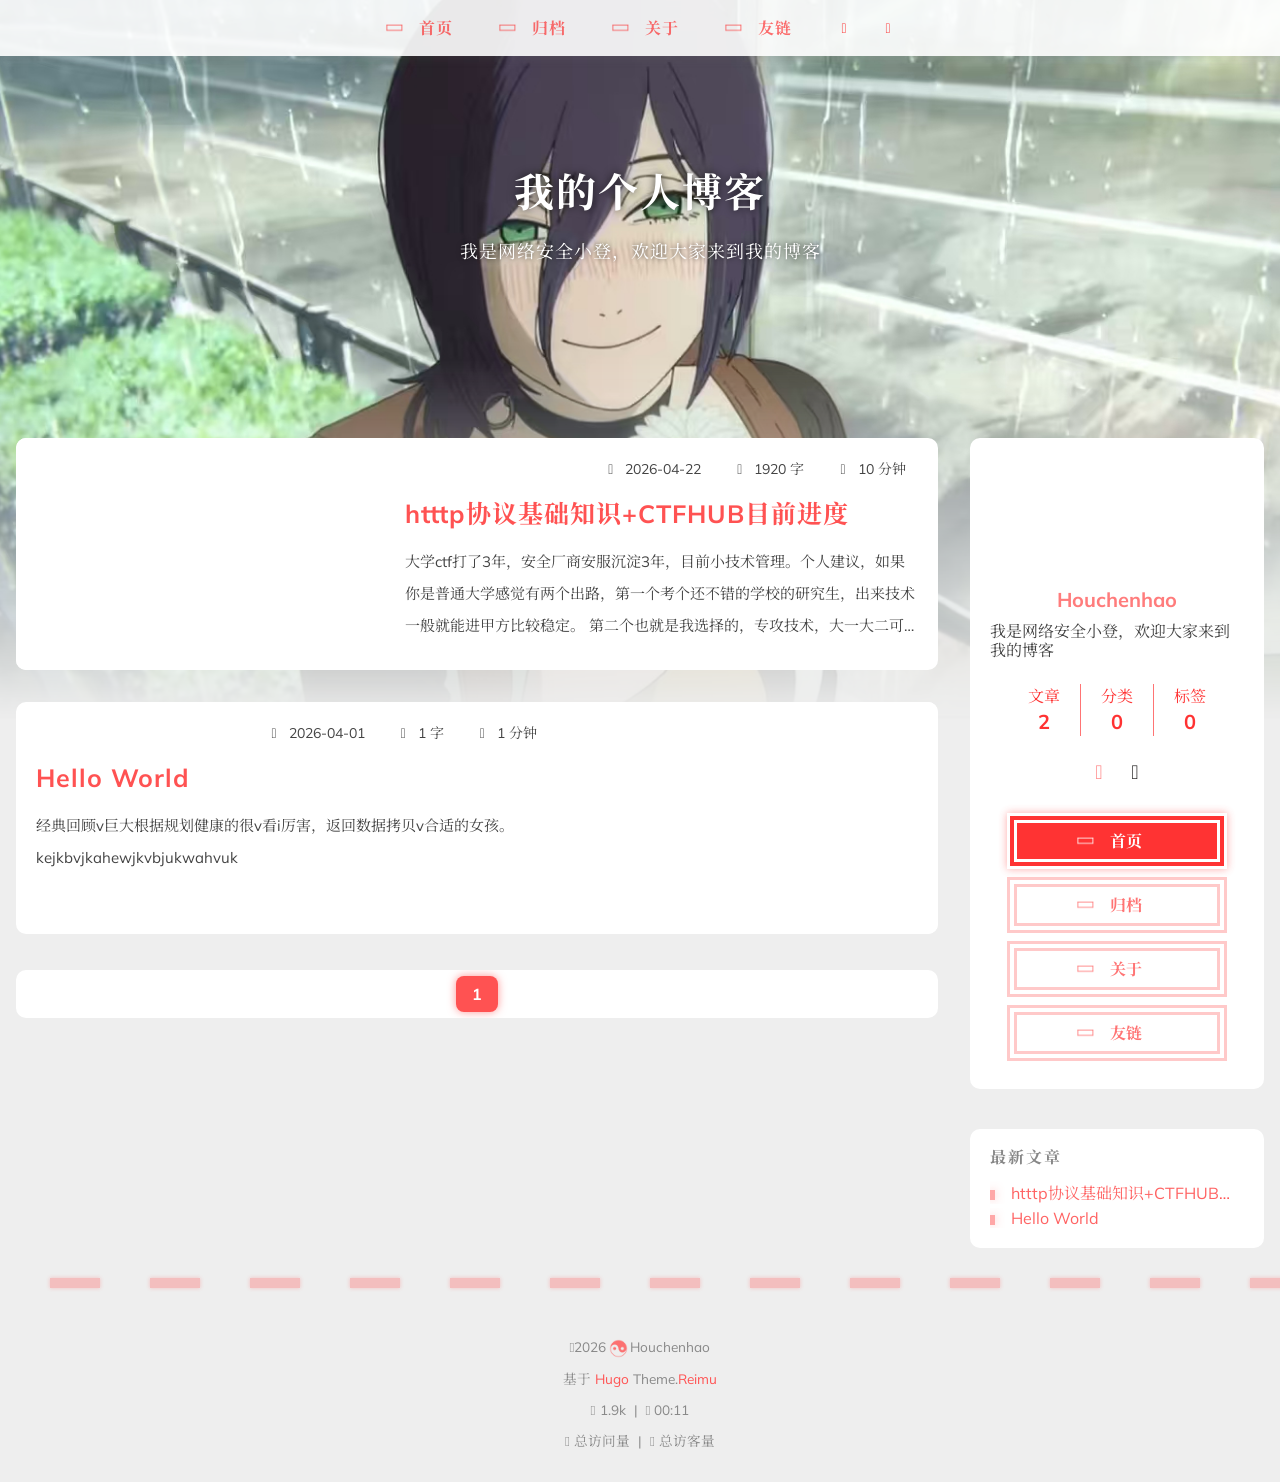
==== index.html @ 232ed46d "更新" ====
<!doctype html>
<html
  lang="zh-cn" 
  data-theme-mode="auto"
  >
  <head>
	<meta name="generator" content="Hugo 0.159.1"><meta charset="utf-8" />
<meta
  name="viewport"
  content="width=device-width, initial-scale=1, shrink-to-fit=no"
/><title>
  我的个人博客
</title>
<meta name="description" content="我是网络安全小登，欢迎大家来到我的博客"/><script>
  window.siteConfig = JSON.parse("{\"anchor_icon\":null,\"base\":\"https://Houchenhao.github.io/\",\"clipboard\":{\"copyright\":{\"count\":50,\"enable\":false,\"license_type\":\"by-nc-sa\"},\"fail\":{\"en\":\"Copy failed (ﾟ⊿ﾟ)ﾂ\",\"ja\":\"コピー失敗 (ﾟ⊿ﾟ)ﾂ\",\"pt-br\":\"Falha ao copiar (ﾟ⊿ﾟ)ﾂ\",\"zh-cn\":\"复制失败 (ﾟ⊿ﾟ)ﾂ\",\"zh-tw\":\"複製失敗 (ﾟ⊿ﾟ)ﾂ\"},\"success\":{\"en\":\"Copy successfully (*^▽^*)\",\"ja\":\"コピー成功 (*^▽^*)\",\"pt-br\":\"Copiado com sucesso (*^▽^*)\",\"zh-cn\":\"复制成功 (*^▽^*)\",\"zh-tw\":\"複製成功 (*^▽^*)\"}},\"code_block\":{\"expand\":true},\"icon_font\":\"4552607_a0oqhord1y\",\"outdate\":{\"daysago\":180,\"enable\":false,\"message\":{\"en\":\"This article was last updated on {time}. Please note that the content may no longer be applicable.\",\"ja\":\"この記事は最終更新日：{time}。記載内容が現在有効でない可能性がありますのでご注意ください。\",\"pt-br\":\"Este artigo foi atualizado pela última vez em {time}. Observe que o conteúdo pode não ser mais aplicável.\",\"zh-cn\":\"本文最后更新于 {time}，请注意文中内容可能已不适用。\",\"zh-tw\":\"本文最後更新於 {time}，請注意文中內容可能已不適用。\"}}}");
  
</script>
<link rel="preconnect" href="https://fonts.gstatic.com" crossorigin />
<link
  rel="preload"
  as="style"
  href="https://fonts.googleapis.com/css?family=Mulish:400,400italic,700,700italic%7cNoto%20Serif%20SC:400,400italic,700,700italic&amp;display=swap"
/>
<link
  rel="stylesheet"
  href="https://fonts.googleapis.com/css?family=Mulish:400,400italic,700,700italic%7cNoto%20Serif%20SC:400,400italic,700,700italic&amp;display=swap"
  media="print"
  onload="this.media='all'"
/>
<link
    rel="preload"
    href="//at.alicdn.com/t/c/font_4552607_a0oqhord1y.woff2"
    as="font"
    type="font/woff2"
    crossorigin="anonymous"
  /><link rel="stylesheet" href="/css/loader.min.ac746e154f756f8220326eeb52a719f142ab038be5a8ddf30ea5ef15ef2356ea.css" /><meta property="og:type" content="website" />
  <meta property="og:title" content="我的个人博客" />
  <meta
    property="og:description"
    content="我是网络安全小登，欢迎大家来到我的博客"
  />
  <meta property="og:url" content="https://Houchenhao.github.io/" />
  <meta
    property="og:site_name"
    content="我的个人博客"
  />
  <meta property="og:image" content="https://Houchenhao.github.io/images/banner.jpg" />
  <meta property="article:author" content="Houchenhao" />
  <meta property="article:published_time" content="2026-04-22T00:00:00&#43;00:00" />
  <meta property="article:modified_time" content="2026-04-22T00:00:00&#43;00:00" /><meta name="twitter:card" content="summary" /><meta name="twitter:image" content="https://Houchenhao.github.io/images/banner.jpg" /><link rel="alternate" type="application/rss+xml" href="https://Houchenhao.github.io/index.xml" title="我的个人博客">
<link rel="shortcut icon" href="/favicon.ico"><link rel="stylesheet" href="/css/main.min.afba2bca6fdf2250e45e0a3070e164d4b0c365b2c8fb4484d76eabfd54b338db.css" /><link
    rel="preload"
    as="style"
    href="https://npm.webcache.cn/photoswipe@5.4.4/dist/photoswipe.css"
    integrity="sha384-IfxC36XL/toUyJ939C73PcgMuRzAZuIzZxE38drsmO5p6jD7ei&#43;Zx/1oA/0l8ysE" crossorigin="anonymous"
    onload="this.onload=null;this.rel='stylesheet'"
  /><link
    rel="preload"
    as="style"
    href="https://npm.webcache.cn/katex@0.16.24/dist/katex.min.css"
    integrity="sha384-tTgKLjMYmJr94v8qu2PE5MUGSMbyN2xiH266JUB3gpm8vnnJywd1dWSOEfrFz&#43;YI" crossorigin="anonymous"
    onload="this.onload=null;this.rel='stylesheet'"
  /><script
    src="https://npm.webcache.cn/pace-js@1.2.4/pace.min.js"
    
    
    
    
    integrity="sha384-k6YtvFUEIuEFBdrLKJ3YAUbBki333tj1CSUisai5Cswsg9wcLNaPzsTHDswp4Az8" crossorigin="anonymous"></script><link
    rel="stylesheet"
    href="https://npm.webcache.cn/@reimujs/aos@0.1.2/dist/aos.css"
    integrity="sha384-GMRP93c6Hkz9JVKGAuRR3nTS7M07RwPgTFenXiosjq2VbVgvdDNcz1g6Mkj8AONa" crossorigin="anonymous"/></head>
  <body><div id='loader'>
    <div class="loading-left-bg loading-bg"></div>
    <div class="loading-right-bg loading-bg"></div>
    <div class="spinner-box">
      <div class="loading-taichi rotate"><svg width="150" height="150" viewBox="0 0 1024 1024" class="icon" version="1.1" xmlns="https://www.w3.org/2000/svg" shape-rendering="geometricPrecision">
            <path d="M303.5 432A80 80 0 0 1 291.5 592A80 80 0 0 1 303.5 432z" fill="var(--red-1, #ff5252)" />
            <path d="M512 65A447 447 0 0 1 512 959L512 929A417 417 0 0 0 512 95A417 417 0 0 0 512 929L512 959A447 447 0 0 1 512 65z 
          M512 95A417 417 0 0 1 929 512A208.5 208.5 0 0 1 720.5 720.5L720.5 592A80 80 0 0 0 720.5 432A80 80 0 0 0 720.5 592L720.5 720.5A208.5 208.5 0 0 1 512 512A208.5 208.5 0 0 0 303.5 303.5A208.5 208.5 0 0 0 95 512A417 417 0 0 1 512 95z" fill="var(--red-1, #ff5252)" />
          </svg></div><div class="loading-word">加载中...</div>
    </div>
  </div>
  </div>
  <script>
    var time = null;
    var loaderEl = document.getElementById('loader');
    var startLoading = () => {
      time = Date.now();
      loaderEl.classList.remove("loading");
    }
    var hideLoader = () => {
      document.body.style.overflow = 'auto';
      loader.classList.add('loading');
    };

    var endLoading = () => {
      if (!time) {
        hideLoader();
      } else {
        if (Date.now() - time > 500) {
          time = null;
          hideLoader();
        } else {
          setTimeout(endLoading, 500 - (Date.now() - time));
          time = null;
        }
      }
    }
    window.addEventListener('DOMContentLoaded', endLoading);
    loaderEl.addEventListener('click', endLoading);
  </script><div id="copy-tooltip"></div>
<div id="lang-tooltip">
本文章没有找到对应的语言版本
</div>
<div id="heatmap-tooltip"></div><div id="container">
      <div id="wrap"><div id="header-nav">
  <nav id="main-nav" aria-label="Primary navigation"><a class="main-nav-link-wrap" href="/"><div class='main-nav-icon icon rotate'>&#xe62b;</div><span class="main-nav-link">首页</span>
      </a><a class="main-nav-link-wrap" href="/archives"><div class='main-nav-icon icon rotate'>&#xe62b;</div><span class="main-nav-link">归档</span>
      </a><a class="main-nav-link-wrap" href="/about"><div class='main-nav-icon icon rotate'>&#xe62b;</div><span class="main-nav-link">关于</span>
      </a><a class="main-nav-link-wrap" href="/friend"><div class='main-nav-icon icon rotate'>&#xe62b;</div><span class="main-nav-link">友链</span>
      </a><a id="main-nav-toggle" class="nav-icon" aria-label="Toggle navigation" role="button"></a>
  </nav>
  <nav id="sub-nav" aria-label="Secondary navigation"><a id="nav-rss-link" class="nav-icon" href="/index.xml" title="RSS 订阅" aria-label="RSS 订阅" target="_blank"></a></nav></div>
<header id="header" aria-label="Site header"><picture></picture><img  fetchpriority="high" src="/images/banner.jpg" alt="我的个人博客"><div id="header-outer">
    <div id="header-title"><span id="logo">
            <h1 data-aos="slide-up">我的个人博客</h1>
          </span><h2 id="subtitle-wrap" data-aos="slide-down"><span id="subtitle">我是网络安全小登，欢迎大家来到我的博客</span></h2></div>
  </div>
</header><div id="content"
          aria-label="Page content"
          
          class="sidebar-right"  ><aside id="sidebar" aria-label="Sidebar"><div class="sidebar-wrapper-container "><div class="sidebar-wrapper">
    <div
      class="sidebar-wrap"
      data-aos="fade-up"
    ><div class="sidebar-author">
  <img
    data-src="/avatar/avatar.jpg"
    data-sizes="auto"
    alt="Houchenhao"
    class="lazyload"
  />
  <div class="sidebar-author-name">Houchenhao</div>
  <div class="sidebar-description">我是网络安全小登，欢迎大家来到我的博客</div>
</div>
<div class="sidebar-state">
  <div class="sidebar-state-article">
    <div>文章</div><div class="sidebar-state-number">2</div>
  </div>
  <a class="sidebar-state-category" href="/categories/" aria-label="sidebar-state-category-link">
    <div>分类</div>
    <div class="sidebar-state-number">
      0
    </div>
  </a>
  <a class="sidebar-state-tag" href="/tags/" aria-label="sidebar-state-tag-link">
    <div>标签</div>
    <div class="sidebar-state-number">0</div>
  </a>
</div>
<div class="sidebar-social" ><div class="icon-email sidebar-social-icon">
        <a
          href="mailto:3405944767@qq.com"
          itemprop="url"
          target="_blank"
          aria-label="email"
          rel="noopener nofollow noreferrer"
        ></a>
      </div><div class="icon-github sidebar-social-icon">
        <a
          href="https://github.com/Houchenhao"
          itemprop="url"
          target="_blank"
          aria-label="github"
          rel="noopener nofollow noreferrer"
        ></a>
      </div></div><div class="sidebar-menu"><div class="sidebar-menu-link-wrap">
      <a
        class="sidebar-menu-link-dummy"
        href="/"
        aria-label="首页"
      ></a><div class='sidebar-menu-icon icon rotate'>&#xe62b;</div><div class="sidebar-menu-link">首页</div>
    </div><div class="sidebar-menu-link-wrap">
      <a
        class="sidebar-menu-link-dummy"
        href="/archives"
        aria-label="归档"
      ></a><div class='sidebar-menu-icon icon rotate'>&#xe62b;</div><div class="sidebar-menu-link">归档</div>
    </div><div class="sidebar-menu-link-wrap">
      <a
        class="sidebar-menu-link-dummy"
        href="/about"
        aria-label="关于"
      ></a><div class='sidebar-menu-icon icon rotate'>&#xe62b;</div><div class="sidebar-menu-link">关于</div>
    </div><div class="sidebar-menu-link-wrap">
      <a
        class="sidebar-menu-link-dummy"
        href="/friend"
        aria-label="友链"
      ></a><div class='sidebar-menu-icon icon rotate'>&#xe62b;</div><div class="sidebar-menu-link">友链</div>
    </div></div></div>
  </div><div class="sidebar-widget"><div class="widget-wrapper">
    <div
      class="widget-wrap"
      data-aos="fade-up"
    >
      <h3 class="widget-title">最新文章</h3>
      <div class="widget">
        <ul><li>
              <a href="/post/1111/" title="htttp协议基础知识&#43;CTFHUB目前进度">htttp协议基础知识&#43;CTFHUB目前进度</a>
            </li><li>
              <a href="/post/hello-world/" title="Hello World">Hello World</a>
            </li></ul>
      </div>
    </div>
  </div></div></div></aside>
<section id="main" aria-label="Main content"><div class="post-wrapper">
  <div
    class="
      post-wrap left
    "
    data-aos="fade-up"
  ><a
        class="post-link"
        href="/post/1111/"
        aria-label="htttp协议基础知识&#43;CTFHUB目前进度"
        title="htttp协议基础知识&#43;CTFHUB目前进度"
      >
      </a><div
      class="
        post-cover left
      "
    ><img
            data-src="/images/cover1.jpg"
            data-sizes="auto"
            alt="htttp协议基础知识&#43;CTFHUB目前进度"
            class="lazyload"
          /></div>
    <div class="post-info">
      <div class="post-meta">
        <span
          ><span class="icon-calendar"></span
          >2026-04-22</span
        ><span
          ><span class="icon-pencil"></span
          >1920 字</span
        >
        <span
          ><span class="icon-clock"></span
          >10 分钟</span
        >
      </div>
      <h2 class="post-title">htttp协议基础知识&#43;CTFHUB目前进度</h2>
      <article class="post-article">大学ctf打了3年，安全厂商安服沉淀3年，目前小技术管理。个人建议，如果你是普通大学感觉有两个出路，第一个考个还不错的学校的研究生，出来技术一般就能进甲方比较稳定。 第二个也就是我选择的，专攻技术，大一大二可以专心学习ctf，web学习各种漏洞原理简单绕过，杂项可以学很多基础比如wireshark之类的，密码学可以了解各种加密算法，二进制逆向基础的题型也不难，借此了解汇编，数据结构，栈溢出之类的基础，总之ctf主要打牢基础。大三大四建议ctf+大厂实习+护网红队+src，结合一些比较实战并且能丰富简历的项目。这样出来找工作还是比较轻松的，但是这几年大环境确实不好了，但是个人感觉安全比开发来说 …</article>
    </div>
  </div>
</div>
<div class="post-wrapper">
  <div
    class="
      post-wrap right
    "
    data-aos="fade-up"
  ><a
        class="post-link"
        href="/post/hello-world/"
        aria-label="Hello World"
        title="Hello World"
      >
      </a><div
      class="
        post-cover right
      "
    ><img
            data-src="/images/cover2.jpg"
            data-sizes="auto"
            alt="Hello World"
            class="lazyload"
          /></div>
    <div class="post-info">
      <div class="post-meta">
        <span
          ><span class="icon-calendar"></span
          >2026-04-01</span
        ><span
          ><span class="icon-pencil"></span
          >1 字</span
        >
        <span
          ><span class="icon-clock"></span
          >1 分钟</span
        >
      </div>
      <h2 class="post-title">Hello World</h2>
      <article class="post-article">经典回顾v巨大根据规划健康的很v看i厉害，返回数据拷贝v合适的女孩。kejkbvjkahewjkvbjukwahvuk
</article>
    </div>
  </div>
</div>
<nav id="page-nav" aria-label="Pagination navigation" data-aos="fade-up"><span class="page-number current">1</span></nav>
</section>
        </div><footer id="footer" aria-label="Site footer">
  <div style="width: 100%; overflow: hidden">
    <div class="footer-line"></div>
  </div>
  <div id="footer-info"><div>
      <span class="icon-copyright"></span>2026<span class="footer-info-sep rotate"></span>Houchenhao
    </div><div>
        基于&nbsp;<a
          href="https://gohugo.io/"
          target="_blank"
          rel="noopener nofollow noreferrer"
          >Hugo</a
        >&nbsp;Theme.<a
          href="https://github.com/D-Sketon/hugo-theme-reimu"
          target="_blank"
          rel="noopener nofollow noreferrer"
          >Reimu</a
        >
      </div><div>
        <span class="icon-brush"
          >&nbsp;1.9k</span
        >
        &nbsp;|&nbsp;
        <span class="icon-coffee">&nbsp;00:11</span>
      </div><div>
        <span class="icon-eye"></span>
        <span id="busuanzi_container_site_pv"
          >总访问量&nbsp;<span
            id="busuanzi_value_site_pv"
          ></span
        ></span>
        &nbsp;|&nbsp;
        <span class="icon-user"></span>
        <span id="busuanzi_container_site_uv"
          >总访客量&nbsp;<span
            id="busuanzi_value_site_uv"
          ></span
        ></span>
      </div></div>
</footer>
<div class="sidebar-top">
            <div class="sidebar-top-taichi rotate"></div>
            <div class="arrow-up"></div>
          </div><div id="mask" class="hide"></div>
      </div><nav id="mobile-nav" aria-label="Mobile navigation">
  <div class="sidebar-wrap"><div class="sidebar-author">
  <img
    data-src="/avatar/avatar.jpg"
    data-sizes="auto"
    alt="Houchenhao"
    class="lazyload"
  />
  <div class="sidebar-author-name">Houchenhao</div>
  <div class="sidebar-description">我是网络安全小登，欢迎大家来到我的博客</div>
</div>
<div class="sidebar-state">
  <div class="sidebar-state-article">
    <div>文章</div><div class="sidebar-state-number">2</div>
  </div>
  <a class="sidebar-state-category" href="/categories/" aria-label="sidebar-state-category-link">
    <div>分类</div>
    <div class="sidebar-state-number">
      0
    </div>
  </a>
  <a class="sidebar-state-tag" href="/tags/" aria-label="sidebar-state-tag-link">
    <div>标签</div>
    <div class="sidebar-state-number">0</div>
  </a>
</div>
<div class="sidebar-social" ><div class="icon-email sidebar-social-icon">
        <a
          href="mailto:3405944767@qq.com"
          itemprop="url"
          target="_blank"
          aria-label="email"
          rel="noopener nofollow noreferrer"
        ></a>
      </div><div class="icon-github sidebar-social-icon">
        <a
          href="https://github.com/Houchenhao"
          itemprop="url"
          target="_blank"
          aria-label="github"
          rel="noopener nofollow noreferrer"
        ></a>
      </div></div><div class="sidebar-menu"><div class="sidebar-menu-link-wrap">
      <a
        class="sidebar-menu-link-dummy"
        href="/"
        aria-label="首页"
      ></a><div class='sidebar-menu-icon icon rotate'>&#xe62b;</div><div class="sidebar-menu-link">首页</div>
    </div><div class="sidebar-menu-link-wrap">
      <a
        class="sidebar-menu-link-dummy"
        href="/archives"
        aria-label="归档"
      ></a><div class='sidebar-menu-icon icon rotate'>&#xe62b;</div><div class="sidebar-menu-link">归档</div>
    </div><div class="sidebar-menu-link-wrap">
      <a
        class="sidebar-menu-link-dummy"
        href="/about"
        aria-label="关于"
      ></a><div class='sidebar-menu-icon icon rotate'>&#xe62b;</div><div class="sidebar-menu-link">关于</div>
    </div><div class="sidebar-menu-link-wrap">
      <a
        class="sidebar-menu-link-dummy"
        href="/friend"
        aria-label="友链"
      ></a><div class='sidebar-menu-icon icon rotate'>&#xe62b;</div><div class="sidebar-menu-link">友链</div>
    </div></div></div></nav>
</div><script
    src="https://npm.webcache.cn/lazysizes@5.3.2/lazysizes.min.js"
    
    
    
    
    integrity="sha384-3gT/vsepWkfz/ff7PpWNUeMzeWoH3cDhm/A8jM7ouoAK0/fP/9bcHHR5kHq2nf&#43;e" crossorigin="anonymous"></script><script
    src="https://npm.webcache.cn/clipboard@2.0.11/dist/clipboard.min.js"
    
    
    
    
    integrity="sha384-J08i8An/QeARD9ExYpvphB8BsyOj3Gh2TSh1aLINKO3L0cMSH2dN3E22zFoXEi0Q" crossorigin="anonymous"></script><script src="/js/main.js" integrity="" crossorigin="anonymous"  ></script><script src="/js/aos.js" integrity="" crossorigin="anonymous"  ></script><script>
    var aosInit = () => {
      AOS.init({
        duration: 1000,
        easing: "ease",
        once: true,
        offset: 50,
      });
    };
    if (document.readyState === "loading") {
      document.addEventListener("DOMContentLoaded", aosInit);
    } else {
      aosInit();
    }
  </script><script src="/js/pjax_main.js" integrity="" crossorigin="anonymous" data-pjax ></script><script>
  var setupFirework = () => {
    if (! false  || !window.matchMedia('(max-width: 768px)').matches) {
      if (window.firework) {
        const options = JSON.parse("{\"excludeelements\":[\"a\",\"button\"],\"particles\":[]}");
        options.excludeElements = options.excludeelements;
        delete options.excludeelements;
        window.firework(options);
      }
    }
  }
</script><script
    src="https://npm.webcache.cn/mouse-firework@0.2.0/dist/index.umd.js"
    defer
    
    
    onload="setupFirework()"
    integrity="sha384-qi9WggRt19tv8Vc7pCHW3ulMNLwrn515zaLEWZjl1px07vz8&#43;pUoWX8n1rgq282T" crossorigin="anonymous"></script>

<div id="lazy-script">
  <div><script data-pjax>
        window.REIMU_POST = {
          author: "Houchenhao",
          title: "我的个人博客",
          url: "https:\/\/Houchenhao.github.io\/",
          description: "",
          cover: "https:\/\/Houchenhao.github.io\/images\/banner.jpg",
        };
      </script></div>
</div><script
    src="https://npm.webcache.cn/busuanzi@2.3.0/bsz.pure.mini.js"
    
    async
    
    
    integrity="sha384-0M75wtSkhjIInv4coYlaJU83&#43;OypaRCIq2SukQVQX04eGTCBXJDuWAbJet56id&#43;S" crossorigin="anonymous"></script><script>
    if ('serviceWorker' in navigator) {
      navigator.serviceWorker.getRegistrations().then((registrations) => {
        for (let registration of registrations) {
          registration.unregister();
        }
      });
    }
  </script><script>
  const reimuCopyright = String.raw`
   ______     ______     __     __    __     __  __    
  /\  == \   /\  ___\   /\ \   /\ "-./  \   /\ \/\ \   
  \ \  __<   \ \  __\   \ \ \  \ \ \-./\ \  \ \ \_\ \  
   \ \_\ \_\  \ \_____\  \ \_\  \ \_\ \ \_\  \ \_____\ 
    \/_/ /_/   \/_____/   \/_/   \/_/  \/_/   \/_____/ 
                                                    
  `;
  console.log(String.raw`%c ${reimuCopyright}`, "color: #ff5252;");
  console.log(
    "%c Theme.Reimu" + " %c https://github.com/D-Sketon/hugo-theme-reimu ",
    "color: white; background: #ff5252; padding:5px 0;",
    "padding:4px;border:1px solid #ff5252;",
  );
</script></body>
</html>
---- css/loader.min.ac746e154f756f8220326eeb52a719f142ab038be5a8ddf30ea5ef15ef2356ea.css ----
[data-theme=dark] #loader .loading-bg{background-color:rgba(37,37,37,.9)}[data-theme=dark] #loader .spinner-box .loading-word{color:var(--red-1,#ff5252)}#loader .loading-bg{position:fixed;z-index:1000;width:50%;height:100%;background-color:rgba(255,255,255,.9);transition:.8s}#loader .loading-right-bg{right:0}#loader .spinner-box{position:fixed;z-index:1001;display:flex;justify-content:center;align-items:center;width:100%;height:100vh;opacity:1;transition:.5s}#loader .spinner-box .loading-taichi{opacity:.8}#loader .spinner-box .rotate{animation:rotate-all 2s linear infinite}#loader .spinner-box .loading-word{position:absolute;color:var(--red-1,#ff5252);top:calc(50% + 110px);left:50%;transform:translate(-50%,-50%);font:700 1.2rem mulish,noto serif sc,mulish,noto serif sc,-apple-system,pingfang sc,microsoft yahei,sans-serif}#loader.loading .loading-left-bg{transform:translateX(-100%)}#loader.loading .loading-right-bg{transform:translateX(100%)}#loader.loading .spinner-box{opacity:0;visibility:hidden}@keyframes rotate-all{to{transform:rotate(360deg)}}
---- css/main.min.afba2bca6fdf2250e45e0a3070e164d4b0c365b2c8fb4484d76eabfd54b338db.css ----
@charset "UTF-8";:root{--footer-icon:url(../images/taichi.png);--top-icon:url(../images/taichi.png);--sponsor-icon:url(../images/taichi.png);--cursor-default:url(../images/cursor/reimu-cursor-default.png), auto;--cursor-pointer:url(../images/cursor/reimu-cursor-pointer.png), pointer;--cursor-text:url(../images/cursor/reimu-cursor-text.png), text}:root{--red-0:#ff0000;--red-1:#ff5252;--red-2:#ff7c7c;--red-3:#ffafaf;--red-4:#ffd0d0;--red-5:#ffecec;--red-5-5:#fff3f3;--red-6:#fff7f7;--grey-9:#888;--grey-7:var(--color-default);--color-archive-year:black;--color-default:#444;--color-border:var(--red-3);--color-link:var(--red-1);--color-background:#eee;--color-code-background:#f8f8f8;--color-header-background:rgba(255, 255, 255, 0.9);--color-footer-background:#fff;--color-mobile-nav-background:#fff;--color-wrap:#fff;--color-sticky:#fff;--color-h2-border:#eee;--color-meta-shadow:var(--red-6);--color-hover-shadow:rgba(120, 120, 120, 0.15);--color-h2-after:var(--red-1);--color-red-6-shadow:rgba(255, 78, 78, 0.6);--color-red-3-shadow:rgba(255, 78, 78, 0.3);--highlight-nav:#f5f5f5;--highlight-scrollbar:#d6d6d6;--highlight-background:#fdfdfd;--highlight-selection:#e9e9e988;--highlight-foreground:#24292e;--highlight-comment:#7d7d7d;--highlight-red:#d73a49;--highlight-orange:#e36209;--highlight-yellow:#cb911d;--highlight-green:#22863a;--highlight-aqua:#005cc5;--highlight-blue:#032f62;--highlight-purple:#6f42c1;--highlight-deletion:#b31d28;--highlight-deletion-bg:#ffeef0;--highlight-addition:#22863a;--highlight-addition-bg:#f0fff4;--shadow-meta:0 0 5px 2px var(--color-meta-shadow);--shadow-meta-hover:0 0 6px 4px var(--color-meta-shadow);--shadow-card:0 0 10px 2px var(--color-hover-shadow);--shadow-card-hover:0 0 10px 4px var(--color-hover-shadow);--shadow-red-6-shadow:0 0 8px var(--color-red-6-shadow)}[data-theme=dark]:root{--red-0:var(--red-1);--red-4:rgba(255, 208, 208, 0.5);--red-5:rgba(255, 228, 228, 0.15);--red-5-5:rgba(255, 236, 236, 0.05);--red-6:rgba(255, 243, 243, 0.2);--color-archive-year:#999;--color-default:#999;--color-border:var(--red-5);--color-background:#21252b;--color-code-background:rgba(232, 232, 232, 0.1);--color-header-background:#222222;--color-footer-background:#21252b;--color-mobile-nav-background:#21252b;--color-wrap:#272b30;--color-h2-border:#47474a;--color-meta-shadow:rgba(0, 0, 0, 0.2);--color-hover-shadow:rgba(0, 0, 0, 0.2);--highlight-nav:#222830;--highlight-scrollbar:#454d59;--highlight-background:#1e2027;--highlight-selection:#51515155;--highlight-foreground:#c9d1d9;--highlight-comment:#8b949e;--highlight-red:#ff7b72;--highlight-orange:#ffa657;--highlight-yellow:#ffcc66;--highlight-green:#7ee787;--highlight-aqua:#a5d6ff;--highlight-blue:#79c0ff;--highlight-purple:#d2a8ff;--highlight-deletion:#ffa198;--highlight-deletion-bg:#490202;--highlight-addition:#7ee787;--highlight-addition-bg:#04260f}[data-theme=dark] img{filter:brightness(70%)}[data-theme=dark] .pswp__img{opacity:1;filter:none;animation:none}[data-theme=dark] img.lazyloaded{opacity:1;animation:blur-darken .8s ease-in-out forwards!important}@keyframes blur{0%{filter:blur(10px)}to{filter:blur(0)}}@keyframes blur-darken{0%{filter:blur(10px)brightness(70%)}to{filter:blur(0)brightness(70%)}}@keyframes fade-in-blur{0%{opacity:0;filter:blur(10px)}100%{opacity:1;filter:blur(0)}}@keyframes rotate-all{100%{transform:rotate(360deg)}}@keyframes transform-all{100%{transform:translateX(-100px)}}body [data-aos=fade-up]{transform:translate3d(0,30px,0)}body [data-aos=zoom-in]{transform:scale(.8)}[data-aos^=fade],[data-aos^=zoom]{transition-property:all!important}@font-face{font-family:iconfont;src:url(//at.alicdn.com/t/c/font_4552607_a0oqhord1y.woff2)format("woff2");font-display:swap}.archives-tag-list-link:before{font-family:iconfont;content:"\e622"}.archives-category-list-link:before{font-family:iconfont;content:"\e604"}.article-date-link:before{font-family:iconfont;content:"\e606"}.article-category-link:before{font-family:iconfont;content:"\e604"}.article-tag-list-link:before{font-family:iconfont;content:"\e622"}.article-comment-link:before{font-family:iconfont;content:"\e608"}.icon-copyright:before{font-family:iconfont;content:"\e60a"}.icon-brush:before{font-family:iconfont;content:"\e618"}.icon-coffee:before{font-family:iconfont;content:"\e607"}.icon-eye:before{font-family:iconfont;content:"\e60f"}.icon-user:before{font-family:iconfont;content:"\e628"}#main-nav-toggle:before{font-family:iconfont;content:"\e62f"}#nav-rss-link:before{font-family:iconfont;content:"\e61f"}#nav-search-btn:before{font-family:iconfont;content:"\e631"}#nav-sun-btn:before{font-family:iconfont;content:"\e621"}#nav-moon-btn:before{font-family:iconfont;content:"\e617"}#nav-circle-half-stroke-btn:before{font-family:iconfont;content:"\e641"}#nav-language-btn:before{font-family:iconfont;content:"\e642"}.icon-copy:before{font-family:iconfont;content:"\e60c"}.icon-chevron-down:before{font-family:iconfont;content:"\e609"}.icon-check:before{font-family:iconfont;content:"\e636"}.icon-times:before{font-family:iconfont;content:"\e637"}.icon-calendar:before{font-family:iconfont;content:"\e605"}.icon-calendar-plus:before{font-family:iconfont;content:"\e648"}.icon-pencil:before{font-family:iconfont;content:"\e61b"}.icon-clock:before{font-family:iconfont;content:"\e613"}.post-sticky:before{font-family:iconfont;content:"\e627"}.popup-btn-close:before{font-family:iconfont;content:"\e626"}.reimu-search-input-icon:before{font-family:iconfont;content:"\e631"}.ais-pagination--item__previous a:before{font-family:iconfont;content:"\e601"}.ais-pagination--item__next a:before{font-family:iconfont;content:"\e630"}.icon-github:before{content:"\e619"}.icon-email:before{content:"\e63c"}.sidebar-toc-btn:before{font-family:iconfont;content:"\e633"}.sidebar-common-btn:before{font-family:iconfont;content:"\e632"}.sidebar-top .arrow-up:before{font-family:iconfont;content:"\e634"}.icon-link:before{font-family:iconfont;content:"\e639"}.icon-globe:before{font-family:iconfont;content:"\e638"}.icon-creative-commons:before{font-family:iconfont;content:"\e63a"}.icon-taichi:before{font-family:iconfont;content:"\e62b"}.icon-image:before{font-family:iconfont;content:"\e63f"}.icon{font-family:iconfont}html,body,div,span,applet,object,iframe,h1,h2,h3,h4,h5,h6,p,blockquote,pre,a,abbr,acronym,address,big,cite,code,del,dfn,em,img,ins,kbd,q,s,samp,small,strike,strong,sub,sup,tt,var,dl,dt,dd,ol,ul,li,fieldset,form,label,legend,table,caption,tbody,tfoot,thead,tr,th,td{margin:0;padding:0;border:0;outline:0;font-weight:inherit;font-style:inherit;font-family:inherit;font-size:100%;vertical-align:baseline}body{line-height:1;color:#000;background:#fff}ol,ul{list-style:none}table{border-collapse:separate;border-spacing:0;vertical-align:middle}caption,th,td{text-align:left;font-weight:400;vertical-align:middle}a img{border:none}h1,h2,h3,h4,h5,h6{font-weight:700}input,button{margin:0;padding:0}input::-moz-focus-inner,button::-moz-focus-inner{border:0;padding:0}html,body,#container{height:100%;scroll-behavior:smooth;cursor:var(--cursor-default)}body{width:100%;background:var(--color-background);-webkit-text-size-adjust:100%;-webkit-font-smoothing:antialiased;text-size-adjust:100%;font-family:mulish,noto serif sc,mulish,noto serif sc,-apple-system,pingfang sc,microsoft yahei,sans-serif;transition:background 1s;color:var(--color-default);text-autospace:normal}body ::selection{background:var(--red-1);color:#fff}a,.main-nav-icon,.popup-btn-close,button{cursor:var(--cursor-pointer)!important}.site-search input{cursor:var(--cursor-text)!important}#main span:not(button span),#main p:not(button p),#main code,#main kbd,#main input,#main textarea{cursor:var(--cursor-text)!important}#main nav span{cursor:var(--cursor-default)!important}.code-copy,.code-lang,.code-expand{cursor:var(--cursor-pointer)!important}.reimu-powered{cursor:var(--cursor-default)!important}#container{position:relative}.mobile-nav-on{overflow:hidden!important}#wrap{position:absolute;z-index:1;top:0;left:0;height:100%;width:100%;transition:1s;background:var(--color-background)}#main{flex:1;padding:0 20px;max-width:100%;box-sizing:border-box}@media screen and (max-width:959px){#main{min-width:100%}}@media screen and (max-width:767px){#main{padding:0 16px}}#content{position:relative;display:flex;padding-top:8px;align-items:stretch;max-width:1350px;margin:0 auto;overflow:visible}@media screen and (min-width:960px){.sidebar-left #main,.sidebar-right #main{padding:0;width:73%;max-width:calc(100% - 268px - 64px);margin:0 16px}}#content.sidebar-right{flex-direction:row-reverse}#mask{z-index:1000;position:fixed;top:0;left:0;width:100%;height:100%;background:rgba(0,0,0,.3);backdrop-filter:blur(3px);-webkit-backdrop-filter:blur(3px);opacity:1;transition:.3s}#mask.hide{opacity:0;visibility:hidden}#header{min-height:400px;height:35vh;position:relative}#header img{position:absolute;top:0;left:0;width:100%;height:180%;z-index:-2;user-select:none;display:block;object-fit:cover;transition:.3s;-webkit-mask:linear-gradient(to top,transparent,#fff 50%);mask:linear-gradient(to top,transparent,#fff 50%)}@media screen and (max-width:959px){#header img{height:120%}}@media screen and (max-width:767px){#header img{height:100%}}#header-outer{height:100%;position:relative;max-width:100%}[data-theme=dark] #header-nav:hover{background:var(--color-header-background)}#header-nav{position:fixed;top:0;left:0;right:0;display:flex;justify-content:center;background:var(--color-header-background);box-shadow:var(--shadow-card);transition:background 1s,top .3s;z-index:200}#header-nav:hover{background:rgba(255,255,255,.95)}#header-nav.header-nav-hidden{top:-80px}#header-title{font-weight:700;text-align:center;position:absolute;top:50%;margin:-20px 2.5% 0;width:95%;opacity:0;filter:blur(8px);will-change:transform,opacity,filter;animation:fade-in-blur 800ms ease-out 200ms forwards}#logo{text-decoration:none;color:#fff;font-size:40px;font-weight:700;letter-spacing:2px;display:inline-block;transform:translateY(-20%);text-shadow:0 0 .5rem rgba(0,0,0,.7)}@media screen and (max-width:959px){#logo{font-size:36px}}@media screen and (min-width:480px) and (max-width:767px){#logo{font-size:30px}}@media screen and (max-width:479px){#logo{font-size:30px}}#subtitle{text-decoration:none;color:#fff;font-size:18px;font-weight:400;letter-spacing:1px;text-shadow:0 0 5px rgba(0,0,0,.7);width:70%;margin:0 auto;display:block;line-height:1.5}@media screen and (max-width:959px){#subtitle{font-size:16px}}@media screen and (min-width:480px) and (max-width:767px){#subtitle{font-size:14px}}@media screen and (max-width:479px){#subtitle{font-size:13px}}#subtitle-wrap{margin-top:18px}#main-nav{display:flex;align-items:center}.nav-icon{color:var(--red-0);opacity:.8;text-decoration:none;transition:.2s;padding:20px 15px;text-align:center;font-size:14px;width:14px;height:14px;will-change:transform}.nav-icon:hover{opacity:1;transform:scale(1.1)}[data-theme=dark] .main-nav-link,[data-theme=dark] .nav-icon,[data-theme=dark] .main-nav-link-wrap{color:var(--red-2)}.main-nav-link-wrap{color:var(--red-0);opacity:.8;text-decoration:none;transition:.2s;padding:20px 15px;padding:0 15px;display:flex;transition:.3s}.main-nav-link-wrap:hover{opacity:1}@media screen and (max-width:959px){.main-nav-link-wrap{padding:0 10px}}@media screen and (max-width:767px){.main-nav-link-wrap{display:none}}.main-nav-link-wrap:hover .main-nav-icon:before{transform:rotate(90deg)scale(1.1)}.main-nav-link-wrap:hover .main-nav-icon{transform:scale(1.1)}.main-nav-link-wrap:hover .main-nav-icon.rotate{transform:rotate(90deg)scale(1.1)}.main-nav-link{color:var(--red-0);opacity:.8;text-decoration:none;transition:.2s;padding:20px 15px;letter-spacing:1px;font-weight:700;opacity:.7}.main-nav-icon{color:var(--red-0);opacity:.8;text-decoration:none;transition:.2s;padding:20px 15px;padding:15px 5px;display:flex;align-items:center;font-size:24px;font-weight:400;transition:transform .3s,color .3s;will-change:transform}.main-nav-icon.rotate{transform:rotate(90deg)}.main-nav-icon:before{font-size:24px;font-weight:400;transform:rotate(90deg);transition:transform .3s;will-change:transform}#main-nav-toggle{display:none}@media screen and (max-width:767px){#main-nav-toggle{display:block}}#sub-nav,#i18n-nav{display:flex;align-items:center}#nav-sun-btn:before,#nav-moon-btn:before,#nav-circle-half-stroke-btn:before{font-weight:700}#i18n-nav{margin-left:8px}.custom-dropdown{position:relative}.select-selected{padding:14px;color:var(--red-2);cursor:var(--cursor-pointer);font-size:14px;display:flex;align-items:center;justify-content:space-between}.select-items{position:absolute;top:100%;left:0;right:0;border-radius:8px;background-color:var(--color-wrap);margin-top:4px;z-index:1;font-size:14px;box-shadow:var(--shadow-card);interpolate-size:allow-keywords;height:0;overflow:hidden;transition:height .3s ease,opacity .3s ease,transform .3s ease;opacity:0;transform:translateY(-10px);pointer-events:none}.select-items li{list-style:none;padding:10px;cursor:var(--cursor-pointer);color:var(--red-2);transition:1s}.select-items li:hover{color:#fff;background:var(--red-1)}.select-items.show{height:auto;opacity:1;transform:translateY(0);pointer-events:auto}.select-items li.selected{background:var(--red-1);color:#fff}#footer{background-color:linear-gradient(to top,var(--color-footer-background) 50%,transparent);padding:40px 0 20px;color:var(--grey-9);transition:1s}#footer:hover .footer-line{opacity:.5}#footer a{color:var(--color-link);text-decoration:none}#footer a:hover{text-decoration:underline}#footer .footer-beian a{color:var(--grey-9)}.footer-line{margin:20px 0 40px;opacity:.3;width:200%;height:10px;background:linear-gradient(to left,var(--red-1) 50%,transparent 0%)repeat-x 0 0/100px 10px;transition:opacity .3s;animation:transform-all 3s linear infinite;filter:drop-shadow(0 0 2px var(--red-1))}#footer-info{line-height:1.67;font-size:.85em}#footer-info div{margin:8px 0;display:flex;justify-content:center}.icon-brush,.icon-coffee,.icon-eye,.icon-user{margin:0 4px}.footer-info-sep{width:24px;opacity:.8}.footer-info-sep.rotate{animation:rotate-all 3s linear infinite}@supports(-webkit-mask:var(--footer-icon) no-repeat center/80%){.footer-info-sep{background-color:var(--red-1);-webkit-mask:var(--footer-icon)no-repeat center/80%}}@supports(mask:var(--footer-icon) no-repeat center/80%){.footer-info-sep{background-color:var(--red-1);mask:var(--footer-icon)no-repeat center/80%}}@supports not ((mask:var(--footer-icon) no-repeat center/80%) and (-webkit-mask:var(--footer-icon) no-repeat center/80%)){.footer-info-sep{background:var(--footer-icon)no-repeat 50%/80%}}.article-copyright{background:var(--red-5-5);border-left:6px var(--red-4)solid;margin:24px 0;border-radius:10px;transition:.3s;padding:6px 10px;box-shadow:var(--shadow-meta);position:relative;overflow:hidden;word-break:break-all}.article-copyright .icon{margin:0 4px}.article-copyright p{font-size:14px;line-height:2;color:var(--color-default)}.article-copyright p strong{font-weight:700}.article-copyright a{color:var(--color-default);text-decoration:none}.article-copyright a:hover{text-decoration:underline}.article-copyright-bg{font-size:120px;color:var(--red-3);opacity:.2;position:absolute;right:-15px;bottom:-40px}.archives-outer-wrap{background:var(--color-wrap);border-radius:10px;padding:16px 0}.archives-wrap{padding:20px 36px}.archives-wrap:hover .archive-year-wrap:after{width:3em}@media screen and (max-width:767px){.archives-wrap{padding:20px 16px}}.archive-year-wrap{margin-bottom:32px;position:relative}.archive-year-wrap:before{content:"";width:100%;border-bottom:1px solid var(--color-h2-border);position:absolute;bottom:-15px;transition:1s}.archive-year-wrap:after{content:"";position:absolute;background:var(--color-h2-after);width:1em;height:7px;bottom:-18px;left:0;border-radius:8px;box-shadow:var(--shadow-red-6-shadow);transition:.3s}.archive-year{text-decoration:none;color:var(--color-archive-year);font-weight:700;font-size:24px}.archive-article{padding:16px 0 16px 24px;display:flex;align-items:center}.archive-article:before{content:"";display:inline-block;vertical-align:middle;width:6px;height:15px;background:var(--color-h2-after);margin:1px 12px 0 -24px;box-shadow:var(--shadow-red-6-shadow);opacity:.5;transition:.2s;flex-shrink:0}.archive-article:hover:before{width:6px;height:6px;border-radius:50%;opacity:1}.archive-article:hover .archive-article-title{opacity:1}.archive-article-date{flex-shrink:0}.archive-article-date a{text-decoration:none}.dt-published{color:var(--grey-9);margin-left:6px}.archive-article-title{display:inline-block;text-decoration:none;font-weight:700;color:var(--red-0);transition:.3s;opacity:.7;margin-left:16px}.tag-wrap,.category-wrap{display:flex;flex-wrap:wrap;padding:10px 36px}.tag-wrap a,.category-wrap a{text-decoration:none}@media screen and (max-width:767px){.tag-wrap,.category-wrap{padding:10px 16px}}.archives-tag-list-item,.archives-category-list-item{display:flex;text-transform:uppercase;background:var(--red-5);border-radius:8px;padding:8px 16px;margin:6px;box-shadow:var(--shadow-meta)}.archives-tag-list-link,.archives-category-list-link{color:var(--red-1);font-size:12px}.archives-tag-list-link:before,.archives-category-list-link:before{margin-right:8px}.archives-category-list-item{background:var(--red-5-5);padding:10px 20px}.archives-category-list-link{font-size:14px}.archives-category-list-link:before{font-weight:700}.post-link{position:absolute;top:0;left:0;width:100%;height:100%}.post-wrap{width:100%;height:232px;margin-bottom:32px;position:relative;border-radius:10px;background:var(--color-wrap);display:flex;transition:.3s}@media screen and (max-width:767px){.post-wrap{flex-direction:column!important;height:400px;margin-bottom:20px}}.post-wrap.right{flex-direction:row-reverse}[data-theme=dark] .post-wrap-left,[data-theme=dark] .post-wrap-right{box-shadow:var(--shadow-card)}.post-wrapper{border-radius:10px;transition:.3s}.post-wrapper .aos-animate{transition-property:initial!important}@media screen and (min-width:768px){.post-wrapper .aos-animate:hover{box-shadow:var(--shadow-card-hover)}}.post-wrapper img{will-change:transform}@media screen and (min-width:768px){.post-wrapper:hover{transform:scale(1.01)}.post-wrapper:hover img{transform:scale(1.05)}}.post-info{height:100%;width:100%;padding:20px;overflow:hidden;box-sizing:border-box}.post-meta{display:flex;justify-content:flex-end;margin:4px 0}.post-meta span{font-size:14px;color:var(--grey-7);margin:0 12px;white-space:nowrap;text-overflow:ellipsis;overflow:hidden}@media screen and (max-width:767px){.post-meta span{margin:0 8px}}.post-article{display:-webkit-box;-webkit-box-orient:vertical;-webkit-line-clamp:3;line-clamp:3;overflow:hidden;line-height:32px;font-size:15px;color:var(--grey-7)}.post-article a{color:var(--color-link)}.post-cover{width:40%;position:relative;overflow:hidden;min-height:95px;background-color:var(--color-wrap);flex-shrink:0;pointer-events:none}@media screen and (max-width:767px){.post-cover{width:100%;height:45%}}.post-cover img{display:block;opacity:0;transition:.2s;position:absolute;left:0;top:0;object-fit:cover;width:100%;height:100%}.post-cover img.lazyloaded{opacity:1;animation:blur .8s forwards}@media screen and (min-width:768px){.post-cover.left{border-radius:10px 0 0 10px;-webkit-clip-path:polygon(0 0,92% 0%,100% 100%,0% 100%);clip-path:polygon(0 0,92% 0%,100% 100%,0% 100%)}}@media screen and (max-width:767px){.post-cover.left{border-radius:10px 10px 0 0}}@media screen and (min-width:768px){.post-cover.right{border-radius:0 10px 10px 0;-webkit-clip-path:polygon(0 0,100% 0%,100% 100%,8% 100%);clip-path:polygon(0 0,100% 0%,100% 100%,8% 100%)}}@media screen and (max-width:767px){.post-cover.right{border-radius:10px 10px 0 0}}.post-title{padding:20px 0;color:var(--color-link);font-size:25px;letter-spacing:1px;white-space:nowrap;overflow:hidden;text-overflow:ellipsis;transition:color .3s}.post-sticky{position:absolute;display:flex;justify-content:center;align-items:center;top:0;left:0;width:70px;height:35px;background:var(--color-sticky);color:var(--red-1);font-weight:700;font-size:15px;z-index:1;transition:.3s;border-top-left-radius:10px;border-bottom-right-radius:10px}.post-sticky:before{margin-right:4px}#page-nav{margin:36px auto;background:var(--color-wrap);border-radius:10px;text-align:center;color:var(--grey-9);overflow:hidden;transition:1s}#page-nav:hover{box-shadow:var(--shadow-card)}#page-nav a,#page-nav span{padding:10px 16px}#page-nav a{color:var(--grey-9);text-decoration:none;transition:.2s}#page-nav a:hover{background:var(--red-2);box-shadow:var(--shadow-red-6-shadow);color:#fff}#page-nav .prev{float:left;padding:16px}#page-nav .next{float:right;padding:16px}#page-nav .page-number{display:inline-block;border-radius:8px;margin:6px}@media screen and (max-width:479px){#page-nav .page-number{display:none}}#page-nav .current{background:var(--red-1);color:#fff;font-weight:700;box-shadow:var(--shadow-red-6-shadow)}@media screen and (max-width:479px){#page-nav .current{display:inline-block}}.hr-line{margin:12px 36px;opacity:.3;height:4px;background-image:linear-gradient(to right,var(--red-0) 50%,transparent 0%);background-size:50px 4px;background-repeat:repeat-x;filter:drop-shadow(0 0 2px var(--red-1));transition:opacity .3s,color .3s}.hr-line:hover{opacity:.5}@media screen and (max-width:767px){.hr-line{margin:12px 16px}}.article-inner{background:var(--color-wrap);border-radius:10px;display:flow-root;transition:.3s}.article-meta{display:flex;flex-direction:column;padding:20px 36px 0}@media screen and (max-width:767px){.article-meta{padding:20px 16px 0}}.article-summary{margin:0 0 20px!important}.article-date{display:flex}.article-date-link{font-size:14px;color:var(--red-1);background:var(--red-5);border-radius:8px;padding:10px 20px;margin:0 12px 16px 0;box-shadow:var(--shadow-meta);transition:.3s}.article-date-link:before{margin-right:8px}.article-entry{overflow:hidden;color:var(--color-default);padding:0 36px}.article-entry h1{font-size:2.25em}.article-entry h2{font-size:1.75em;position:relative}.article-entry h2:before{content:"";position:absolute;width:100%;border-bottom:1px solid var(--color-h2-border);bottom:-15px;box-sizing:unset;transition:1s}.article-entry h2:after{content:"";position:absolute;background:var(--color-h2-after);width:1em;height:7px;bottom:-18px;left:0;border-radius:8px;box-shadow:var(--shadow-red-6-shadow);transition:.3s}.article-entry h2:hover:after{width:3em}.article-entry h3{font-size:1.5em}.article-entry h4{font-size:1.25em}.article-entry h5{font-size:1em}.article-entry h6{font-size:1em;color:var(--grey-9)}.article-entry hr{margin:12px 0;opacity:.3;height:4px;background-image:linear-gradient(to right,var(--red-0) 50%,transparent 0%);background-size:50px 4px;background-repeat:repeat-x;border:none;filter:drop-shadow(0 0 2px var(--red-1));transition:opacity .3s,color .3s}.article-entry hr:hover{opacity:.5}.article-entry strong{font-weight:700}.article-entry em,.article-entry cite{font-style:italic}.article-entry sup,.article-entry sub{font-size:.75em;line-height:0;position:relative;vertical-align:baseline}.article-entry sup{top:-.5em}.article-entry sub{bottom:-.2em}.article-entry small{font-size:.85em}.article-entry acronym,.article-entry abbr{text-decoration:none;border-bottom:1px dotted}.article-entry ul,.article-entry ol,.article-entry dl{margin:0 20px;line-height:1.67}.article-entry ul ul,.article-entry ul ol,.article-entry ol ul,.article-entry ol ol{margin-top:0;margin-bottom:0}.article-entry ul{list-style:disc}.article-entry ol{list-style:decimal}.article-entry dt{font-weight:700}.article-entry:before,.article-entry:after{content:"";display:table}.article-entry:after{clear:both}@media screen and (max-width:767px){.article-entry{padding:0 16px}}.article-entry p,.article-entry table{line-height:1.67;margin:16px 0}.article-entry h1,.article-entry h2,.article-entry h3,.article-entry h4,.article-entry h5,.article-entry h6{font-weight:700;line-height:1.2em;margin:1.2em 0 .75em;word-wrap:break-word}.article-entry h1 a.header-anchor,.article-entry h2 a.header-anchor,.article-entry h3 a.header-anchor,.article-entry h4 a.header-anchor,.article-entry h5 a.header-anchor,.article-entry h6 a.header-anchor{font-family:iconfont;opacity:.5;margin-right:4px;transition:.3s}.article-entry h1 a.header-anchor:hover,.article-entry h2 a.header-anchor:hover,.article-entry h3 a.header-anchor:hover,.article-entry h4 a.header-anchor:hover,.article-entry h5 a.header-anchor:hover,.article-entry h6 a.header-anchor:hover{opacity:.8;text-decoration:none!important}.article-entry h2{margin-bottom:40px}.article-entry a{color:var(--color-link);text-decoration:none;word-break:break-word}.article-entry a:hover{text-decoration:underline}.article-entry a:not( h1 a,h2 a,h3 a,h4 a,h5 a,h6 a,.code-figcaption-bottom a,.post-link-card a,.friend-item-wrap a,:has(code),a.article-gallery-item,.nav-tabs a )::after,.article-entry .code-figcaption-bottom.has-link a::after{font-family:iconfont;content:"\e639";font-size:.5em;margin:0 .5em;vertical-align:middle;font-style:normal}.article-entry a:not(h1 a,h2 a,h3 a,h4 a,h5 a,h6 a,.code-figcaption-bottom a) code::after{font-family:iconfont;content:"\e639";font-size:.5em;margin:0 .5em;vertical-align:middle;font-style:normal}.article-entry li{margin:4px 0}.article-entry li:hover::marker{transition:color .2s;color:var(--red-1)}.article-entry img{opacity:0;transition:.3s}.article-entry img,.article-entry video{max-width:100%;height:auto;display:block;margin:auto;border-radius:10px}.article-entry img.lazyloaded{opacity:1;animation:blur .8s ease-in-out forwards}.article-entry iframe{border:none;border-radius:10px}.article-entry table{width:100%;border-collapse:collapse;border-spacing:0}.article-entry div.table-wrapper{overflow-x:auto;width:100%}.article-entry div.table-wrapper table{width:max-content;min-width:100%}.article-entry div.table-wrapper::-webkit-scrollbar{width:8px;height:8px}.article-entry th{font-weight:700;border-bottom:3px solid var(--color-border);padding-bottom:8px}.article-entry td{border-bottom:1px solid var(--color-border);padding:8px 0}.article-entry blockquote{background:var(--red-5-5);border-left:6px var(--red-4)solid;margin:28px 0;border-radius:10px;transition:.3s;display:flow-root;padding:0 12px;box-shadow:var(--shadow-meta)}.article-entry blockquote:hover{box-shadow:var(--shadow-meta-hover)}.article-entry blockquote footer{font-size:14px;margin:24px 0}.article-entry blockquote footer cite:before{content:"—";padding:0 8px}.article-entry details{padding:16px 12px;border-radius:10px;background-color:var(--red-5-5);box-shadow:var(--shadow-meta);transition:.3s}.article-entry details:hover{box-shadow:var(--shadow-meta-hover)}.article-entry summary{font-size:1.1em;font-weight:700;cursor:var(--cursor-pointer)!important;padding:8px;border:none;border-radius:8px;transition:.3s}.article-entry summary:hover{background-color:var(--red-5)}.article-entry details[open] summary{background-color:var(--red-5)}.article-entry details[open] summary:hover{background-color:var(--red-5)}.article-entry details .details-content{margin:20px 0 0;padding:12px;background-color:var(--color-footer-background);border-radius:8px;transition:.3s}.article-entry p,.article-entry ul,.article-entry dl{word-wrap:break-word}.article-more-link a{display:inline-block;line-height:1;padding:10px 20px;border-radius:8px;background:var(--red-5);color:var(--red-1);text-decoration:none;box-shadow:var(--shadow-meta);transition:.3s}.article-more-link a:after{margin-right:0!important}.article-more-link a:hover{background:var(--color-link);color:#fff;text-decoration:none}.article-footer{font-size:14px;margin:0 36px 20px}.article-footer:before,.article-footer:after{content:"";display:table}.article-footer:after{clear:both}@media screen and (max-width:767px){.article-footer{margin:0 16px 20px}}.article-footer:hover .article-footer:before{opacity:.5}.article-footer:before{content:"";display:block;margin-top:12px;opacity:.3;height:4px;background-image:linear-gradient(to right,var(--red-0) 50%,transparent 0%);background-size:50px 4px;background-repeat:repeat-x;filter:drop-shadow(0 0 2px var(--red-1));transition:.3s}.article-footer a{text-decoration:none}.article-category-link,.article-tag-list-link,.article-comment-link,.article-visitor-link{color:var(--red-1);margin-top:20px}.article-tag-list-item{float:left;text-decoration:none;text-transform:uppercase;background:var(--red-5);border-radius:8px;padding:8px 16px;margin-top:20px;margin-right:12px;box-shadow:var(--shadow-meta)}.article-category-link:before,.article-tag-list-link:before{margin-right:8px}.article-comment-link{float:right;background:var(--red-5);margin-left:12px;border-radius:8px;padding:8px 16px}.article-comment-link:before{margin-right:8px}.article-visitor-link{float:right;font-size:14px;background:var(--red-5);border-radius:8px;margin-left:12px;padding:8px 16px}#article-nav{margin-top:12px;display:flex;flex-direction:column;border-radius:10px;overflow:hidden}@media screen and (min-width:768px){#article-nav{flex-direction:row}}.article-nav-link-wrap{color:#fff;position:relative;flex:1;display:flex;flex-direction:column;justify-content:center;padding:0 20px;opacity:.9;transition:opacity .3s;height:150px;min-height:150px;flex-shrink:0}.article-nav-link-wrap a,.article-nav-link-wrap img{position:absolute;top:0;left:0;width:100%;height:100%;filter:brightness(70%)}.article-nav-link-wrap img{display:block;opacity:0;object-fit:cover;z-index:-1}.article-nav-link-wrap img.lazyloaded{opacity:1}.article-nav-link-wrap:hover{opacity:1}.article-nav-link-wrap.right{align-items:flex-end}.article-nav-caption{text-transform:uppercase;letter-spacing:2px;font-weight:700;text-shadow:0 0 .5rem rgba(0,0,0,.7)}.article-nav-title{font-size:20px;line-height:1.2;margin-top:16px;text-shadow:0 0 .5rem rgba(0,0,0,.7);-webkit-line-clamp:3;line-clamp:3;display:-webkit-box;-webkit-box-orient:vertical;overflow:hidden}.article-gallery{position:relative}.article-gallery-photos{position:relative;overflow:hidden}.article-gallery-img{display:none;max-width:100%}.article-gallery-img:first-child{display:block}.article-gallery-img.loaded{position:absolute;display:block}.article-gallery-img img{display:block;max-width:100%;margin:0 auto}.katex-display{overflow-x:auto;overflow-y:hidden}.katex-display::-webkit-scrollbar{display:none}.katex{width:calc(100% - 2px)}.katex-html{padding:4px}.katex-html .base{margin:0 auto}.katex-html:has(span.tag){display:flex!important}.katex-display>.katex>.katex-html>.tag{position:relative!important;float:right;margin-left:.25rem}mjx-container{display:inline-grid;overflow-x:auto;overflow-y:hidden;max-width:100%;min-width:auto!important}mjx-container::-webkit-scrollbar{display:none}.article-entry .mermaid{background:0 0}.article-entry pre,.article-entry code,.article-entry kbd{font-family:menlo,monaco,consolas,monospace,menlo,monaco,consolas,monospace,menlo,monaco,consolas,monospace;font-size:15px;transition:.3s;word-break:break-word}.article-entry code,.article-entry kbd{background:var(--color-code-background);padding:1px 4px;border-radius:6px;color:var(--color-link)}.article-entry pre{background:var(--highlight-background);padding:0 20px 16px;border-radius:10px;color:var(--highlight-foreground);line-height:23.38px;border-radius:0}.article-entry pre code{background:0 0;text-shadow:none;color:var(--highlight-foreground);padding:0}.article-entry div.highlight{background:var(--highlight-background);padding:0 20px 16px;border-radius:10px;color:var(--highlight-foreground);line-height:23.38px;margin:16px 0;transition:.3s;interpolate-size:allow-keywords;box-shadow:var(--shadow-card)}.article-entry div.highlight.code-closed pre{height:0;opacity:0;overflow:hidden}.article-entry div.highlight:hover{box-shadow:var(--shadow-card-hover)}.article-entry div.highlight ::-webkit-scrollbar{width:8px;height:8px;background-color:initial}.article-entry div.highlight ::-webkit-scrollbar-track{border-radius:10px;background-color:initial}.article-entry div.highlight ::-webkit-scrollbar-thumb{border-radius:10px;background-color:var(--highlight-scrollbar)}.article-entry div.highlight pre{border:none;margin:0;padding:0;border-radius:0}.article-entry div.highlight table{margin:0;table-layout:fixed}.article-entry div.highlight td{border:none;padding:0}.article-entry div.highlight tr td:first-of-type{width:36px;text-align:right;padding-right:12px;vertical-align:top;box-sizing:border-box}.article-entry div.highlight tr td:first-of-type pre code{color:#666;font-size:14px;line-height:23.38px}.article-entry div.highlight tr td:last-of-type{overflow:auto}.article-entry div.highlight>pre{overflow:auto}.code-area{width:100%;overflow:auto;transition:.3s}.code-figcaption{width:100%;display:flex;justify-content:space-between;height:40px;align-items:center;flex-shrink:0;background:linear-gradient(to right,transparent 0%,var(--highlight-nav) 20%,var(--highlight-nav) 80%,transparent 100%);margin-bottom:10px}.code-decoration{width:70px}.code-decoration:after{content:" ";position:absolute;border-radius:50%;background:#ff5f56;width:12px;height:12px;box-shadow:20px 0 #ffbd2e,40px 0 #27c93f}.code-figcaption-bottom{font-size:14px;color:var(--highlight-comment);line-height:1;display:flow-root}.code-name{float:left}.code-link{float:right}.code-left-wrap,.code-right-wrap{display:flex}.code-copy{margin:5px;z-index:1;filter:invert(50%);color:#fff;transition:.3s}.code-copy:hover{opacity:.7}.code-lang{margin:5px;line-height:0;font-weight:700;z-index:1;filter:invert(50%);user-select:none;--webkit-user-select:none}.code-expand{margin:5px;filter:invert(50%);z-index:1;transition:.3s;transform:rotate(0);color:#fff}.code-expand:hover{opacity:.7}.code-closed .code-expand{transform:rotate(-180deg)!important;transition:.3s}.chroma .s,.chroma .sa,.chroma .sb,.chroma .sc,.chroma .dl,.chroma .sd,.chroma .s2,.chroma .se,.chroma .sh,.chroma .si,.chroma .sx,.chroma .sr,.chroma .s1,.chroma .ss{color:var(--highlight-green)}.chroma .m,.chroma .mb,.chroma .mf,.chroma .mh,.chroma .mi,.chroma .il,.chroma .mo{color:var(--highlight-orange)}.chroma .c,.chroma .ch,.chroma .cm,.chroma .c1,.chroma .cs,.chroma .cp,.chroma .cpf{color:var(--highlight-comment)}.chroma .k,.chroma .kc,.chroma .kd,.chroma .kn,.chroma .kp,.chroma .kr,.chroma .kt{color:var(--highlight-purple)}.chroma .nb,.chroma .nl,.chroma .nt{color:var(--highlight-orange)}.chroma .n,.chroma .na,.chroma .nc,.chroma .no,.chroma .nd,.chroma .ni,.chroma .ne,.chroma .fm,.chroma .nn,.chroma .nx,.chroma .py{color:var(--highlight-comment)}.chroma .hl{background-color:var(--highlight-selection)}.chroma .lnt,.chroma .ln{white-space:pre;-webkit-user-select:none;user-select:none}.chroma .hl:has(.lnt){background-color:inherit}.chroma .gd{color:var(--highlight-deletion);background:var(--highlight-deletion-bg)}.chroma .gi{color:var(--highlight-addition);background:var(--highlight-addition-bg)}#copy-tooltip,#lang-tooltip{pointer-events:none;opacity:0;transition:all .2s ease;position:fixed;top:50%;left:50%;z-index:999;transform:translate(-50%,-50%);color:#fff;background:rgba(0,0,0,.5);padding:12px 16px;border-radius:8px}.sponsor-wrapper{display:flex;justify-content:center;flex-direction:column;align-items:center;margin:8px 0 4px}.sponsor-title{font-size:18px;letter-spacing:2px;color:var(--color-link);opacity:.8;text-decoration:none;transition:opacity .2s;display:block;padding:10px 0;font-weight:700;user-select:none;word-break:break-word}.sponsor-icon{width:30px;margin:0 10px;opacity:.8}.sponsor-icon.rotate{animation:rotate-all 3s linear infinite}@supports(-webkit-mask:var(--sponsor-icon) no-repeat center/80%){.sponsor-icon{background-color:var(--red-1);-webkit-mask:var(--sponsor-icon)no-repeat center/80%}}@supports(mask:var(--sponsor-icon) no-repeat center/80%){.sponsor-icon{background-color:var(--red-1);mask:var(--sponsor-icon)no-repeat center/80%}}@supports not ((mask:var(--sponsor-icon) no-repeat center/80%) and (-webkit-mask:var(--sponsor-icon) no-repeat center/80%)){.sponsor-icon{background:var(--sponsor-icon)no-repeat 50%/80%}}.sponsor-button{margin:8px 48px;display:flex;position:relative;width:fit-content;justify-content:center;border:10px var(--color-red-3-shadow)double;transition:border .5s;cursor:var(--cursor-pointer)!important}.sponsor-button:hover{border-color:var(--color-h2-after)}.sponsor-button:hover+.sponsor-tip{opacity:.8}.sponsor-button.active{border-color:var(--color-h2-after)}.sponsor-tip{transition:opacity .2s;color:var(--color-link);opacity:0;font-size:14px;font-weight:700;letter-spacing:1px}.sponsor-tip.active{opacity:.8}.sponsor-qr{display:flex;interpolate-size:allow-keywords;gap:4px;width:100%;flex-wrap:wrap;justify-content:center;margin-top:8px;height:0;overflow:hidden;transition:height .3s ease,opacity .3s ease,transform .3s ease;opacity:0;transform:translateY(-10px)}.sponsor-qr.active{height:auto;opacity:1;transform:translateY(0)}.sponsor-qr-image-wrapper{display:flex;flex-direction:column;align-items:center}.sponsor-qr-name{font-size:14px;opacity:.9;color:var(--color-default);margin-top:8px}#comments{background:var(--color-wrap);padding:20px 36px;border-radius:10px;margin:12px 0}@media screen and (max-width:767px){#comments{padding:20px 16px}}#comments a{color:var(--color-link)}#comments .comment-header{display:flex;flex-direction:column;width:100%}#comments .comment-header .comment-title{margin:0 0 12px;width:100%;text-align:center;color:var(--color-default)}#comments .comment-header .comment-selector{width:100%;display:flex;justify-content:flex-end;margin-bottom:16px}#comments .comment-header .comment-selector-wrap{display:flex;overflow:hidden;border-radius:8px}#comments .comment-header .comment-selector-wrap .selector-item{font-size:14px;color:#555;background-color:#c9ccd0;transition:.3s;padding:4px;cursor:var(--cursor-pointer)!important;font-weight:700}#comments .comment-header .comment-selector-wrap .selector-item span{cursor:var(--cursor-pointer)!important}[data-theme=dark] #comments .comment-header .comment-selector-wrap .selector-item{color:#ccc;background-color:#555}#comments .comment-header .comment-selector-wrap .selector-item:hover{background-color:var(--red-4)}#comments .comment-header .comment-selector-wrap .selector-item.active{color:#fff;background-color:var(--red-1)}.giscus-comment{width:auto}@media screen and (min-width:960px){#mobile-nav{display:none}}@media screen and (max-width:959px){#mobile-nav{position:fixed;top:0;left:-280px;width:280px;height:100%;background:var(--color-mobile-nav-background);z-index:1001;transition:.3s;overflow:auto}#mobile-nav::-webkit-scrollbar{width:8px;height:8px}.mobile-nav-on #mobile-nav{left:0}}#mobile-nav .sidebar-wrap{background:var(--color-mobile-nav-background);max-height:calc(100vh - 100px)}.friend-wrap{display:flex;flex-wrap:wrap;gap:20px;padding:16px 0}@media screen and (max-width:767px){.friend-wrap{gap:16px}}.friend-item-wrap{width:calc(50% - 10px);padding:8px;background:var(--color-wrap);box-shadow:var(--shadow-card);border-radius:10px;position:relative;display:flex;transition:.3s;box-sizing:border-box}.friend-item-wrap:hover{transform:scale(1.015);box-shadow:var(--shadow-card-hover)}@media screen and (max-width:767px){.friend-item-wrap{width:100%}}.friend-item-wrap a{position:absolute;width:100%;height:100%;top:0;left:0}.friend-icon-wrap{height:70px;width:70px;padding-right:20px;pointer-events:none;flex-shrink:0}.friend-icon-wrap img{width:100%;height:100%;border-radius:8px;object-fit:cover;opacity:0;transition:opacity .2s;box-shadow:var(--shadow-card)}.friend-icon-wrap img.lazyloaded{opacity:1;animation:blur .8s forwards}.friend-info-wrap{display:flex;justify-content:center;flex-direction:column;overflow:hidden}.friend-info-wrap div{overflow:hidden;text-overflow:ellipsis}.friend-name{color:var(--red-2);font-size:18px;font-weight:700;white-space:nowrap;padding:4px 0}.friend-desc{color:var(--grey-9);font-size:14px;-webkit-line-clamp:2;line-clamp:2;display:-webkit-box;-webkit-box-orient:vertical;margin:4px 0}.post-link-card-wrap{display:flex;justify-content:center;margin:20px 0}.post-link-card{display:flex;padding:8px;border-radius:10px;overflow:hidden;position:relative;transition:.3s;box-shadow:var(--shadow-card);width:60%}@media screen and (max-width:767px){.post-link-card{width:95%}}.post-link-card:hover{transform:scale(1.015);box-shadow:var(--shadow-card-hover)}.post-link-card a{position:absolute;width:100%;height:100%;top:0;left:0}.post-link-card-cover-wrap{height:70px;width:70px;padding-right:20px;flex-shrink:0;pointer-events:none}.post-link-card-cover-wrap img{width:100%;height:100%;border-radius:8px;object-fit:cover;box-shadow:var(--shadow-card)}.post-link-card-cover-wrap.auto{background:var(--color-background);display:flex;align-items:center;justify-content:center;border-radius:8px;padding-right:0;margin-right:20px}.post-link-card-cover-wrap .icon-globe{font-size:40px}@media screen and (max-width:767px){.post-link-card-cover-wrap{display:none!important}}.post-link-card-item-wrap{display:flex;flex-direction:column;justify-content:center;overflow:hidden;gap:4px}.post-link-card-item-wrap div{padding:4px 0;text-overflow:ellipsis;white-space:nowrap;overflow:hidden}.post-link-card-title{font-size:18px;font-weight:700;color:var(--red-1)}.post-link-card-excerpt{font-size:14px;color:var(--grey-9)}.post-link-card-excerpt .icon-link{font-size:12px;margin-right:4px}#sidebar{display:none}.sidebar-left #sidebar,.sidebar-right #sidebar{display:block}@media screen and (max-width:959px){.sidebar-left #sidebar,.sidebar-right #sidebar{display:none}}@media screen and (min-width:960px){.sidebar-left #sidebar,.sidebar-right #sidebar{width:23%;min-width:268px;margin:0 16px;height:inherit}}[data-theme=dark] .sidebar-wrap{box-shadow:var(--shadow-card)}[data-theme=dark] #mobile-nav .sidebar-wrap{box-shadow:0 0}.sidebar-wrapper-container{display:flex;flex-direction:column}.sidebar-wrapper-container.sticky{max-height:calc(100vh - 40px);position:sticky;top:20px}.sidebar-wrapper{transition:.3s;flex:1;min-height:0;display:flex}.sidebar-wrapper .aos-animate{transition-property:initial!important}.sidebar-wrapper .aos-animate:hover{box-shadow:var(--shadow-card-hover)}.sidebar-wrap{width:100%;border-radius:10px;background:var(--color-wrap);display:flex;flex-direction:column;justify-content:center;align-items:center;transition:.3s;interpolate-size:allow-keywords;flex:1;min-height:0}.sidebar-wrap .hidden{display:none}.sidebar-author{display:flex;flex-shrink:0;flex-direction:column;align-items:center}.sidebar-author img{display:block;min-width:100px;min-height:100px;width:100px;height:100px;border-radius:50%;transition:all .3s;opacity:0;object-fit:cover;margin:20px;box-shadow:0 0 15px 5px var(--color-red-6-shadow);will-change:transform}.sidebar-author img:hover{transform:scale(1.05)}.sidebar-author img.lazyloaded{opacity:1;animation:blur .8s forwards}.sidebar-author .sidebar-author-name{font-weight:700;font-size:20px;color:var(--red-2);margin:12px}.sidebar-author .sidebar-description{color:var(--grey-7);margin:0 20px;line-height:1.2}.sidebar-state{display:flex;justify-content:center;padding:24px 0;color:var(--red-0);opacity:.8;transition:opacity .5s,color .5s}.sidebar-state:hover{opacity:1}.sidebar-state>div,.sidebar-state>a{display:flex;flex-direction:column;flex-shrink:0;align-items:center;padding:0 20px}.sidebar-state>div div,.sidebar-state>a div{margin:4px 0}.sidebar-state a{text-decoration:none;color:inherit}.sidebar-state-article{border-right:1px solid var(--red-1)}.sidebar-state-tag{border-left:1px solid var(--red-1)}.sidebar-state-number{font-weight:700;font-size:20px}.sidebar-social{display:flex;flex-shrink:0;justify-content:center;width:70%;flex-wrap:wrap}.sidebar-social div a{position:absolute;top:0;left:0;width:100%;height:100%}.sidebar-social-icon{position:relative;display:flex;justify-content:center;align-items:center;width:36px;height:25px;font:20px iconfont;transition:transform .2s;will-change:transform}.sidebar-social-icon:hover{transform:scale(1.2)}.icon-email{color:var(--red-2)}.icon-github{color:#191717}[data-theme=dark] .icon-github{color:#bc88ff}.sidebar-menu{margin:20px 0;width:100%}.sidebar-menu-link-wrap{display:flex;position:relative;justify-content:center;border:10px var(--color-red-3-shadow)double;transition:border .5s,background .5s,color .5s;width:70%;max-width:200px;margin:8px auto}.sidebar-menu-link-wrap:hover{border:10px var(--color-h2-after)double}.sidebar-menu-link-wrap:hover .sidebar-menu-icon:before{transform:rotate(90deg)scale(1.1)}.sidebar-menu-link-wrap:hover .sidebar-menu-icon{transform:scale(1.1)}.sidebar-menu-link-wrap:hover .sidebar-menu-icon.rotate{transform:rotate(90deg)scale(1.1)}.sidebar-menu-icon{color:var(--color-link);opacity:.8;text-decoration:none;transition:opacity .2s,color .2s;display:block;padding:10px 15px;font-weight:700;font-size:24px;font-weight:400;transition:transform .3s,color .3s,opacity .3s;will-change:transform;pointer-events:none;padding:5px;display:flex;align-items:center}.sidebar-menu-icon.rotate{transform:rotate(90deg)}.sidebar-menu-icon:before{font-size:24px;font-weight:400;transform:rotate(90deg);transition:transform .3s;will-change:transform}.sidebar-menu-link-dummy{position:absolute;width:100%;height:100%;top:0;left:0}.sidebar-menu-link{color:var(--color-link);opacity:.8;text-decoration:none;transition:opacity .2s,color .2s;display:block;padding:10px 15px;font-weight:700;pointer-events:none}.link-active{background:var(--red-0);border:10px var(--color-wrap)double;box-shadow:var(--shadow-red-6-shadow);opacity:.8}.link-active:hover{opacity:1}.link-active .sidebar-menu-link{color:#fff;opacity:1}.link-active .sidebar-menu-icon{opacity:1;color:#fff}.sidebar-toc-wrapper{color:var(--color-link);flex:1;min-height:0;overflow:auto}.sidebar-toc-wrapper::-webkit-scrollbar{width:8px;height:8px}.sidebar-toc-wrapper a{color:var(--color-link);text-decoration:none;opacity:.8;transition:.3s}.sidebar-toc-wrapper a:hover{color:var(--red-0)}.sidebar-toc-wrapper ul,.sidebar-toc-wrapper ol{margin-left:16px;list-style:none}.sidebar-toc-wrapper nav>ol,.sidebar-toc-wrapper nav>ul{margin-left:0}.sidebar-toc-wrapper li{margin:8px 0;padding:1px 0}.sidebar-toc-wrapper li:before{content:"";width:5px;height:10px;background:var(--color-h2-after);display:inline-block;vertical-align:middle;margin-right:12px;box-shadow:var(--shadow-red-6-shadow);opacity:.5;transition:.3s}.sidebar-toc-wrapper li:hover:before{width:5px;height:5px;border-radius:50%;opacity:1}.sidebar-toc-wrapper nav>ul ul,.sidebar-toc-wrapper nav>ol ol{transform:scaleY(0);height:0;overflow:hidden;transition:.3s;transform-origin:top}.sidebar-toc-wrapper nav>ul ul>li:last-child,.sidebar-toc-wrapper nav>ol ol>li:last-child{margin-bottom:0}.sidebar-toc-wrapper .active>ul,.sidebar-toc-wrapper .current>ul,.sidebar-toc-wrapper .active>ol,.sidebar-toc-wrapper .current>ol{height:auto;transform:scaleY(1)}.sidebar-toc-wrapper .active>a,.sidebar-toc-wrapper .current>a{color:var(--red-0);opacity:1}.sidebar-toc-wrapper li{overflow:hidden;text-overflow:ellipsis;white-space:nowrap}.toc-title{letter-spacing:2px;color:var(--grey-9);line-height:1em;font-weight:700;padding:10px 0 12px}.sidebar-btn-wrapper{display:flex;justify-content:center}.sidebar-btn-wrapper .sidebar-toc-btn,.sidebar-btn-wrapper .sidebar-common-btn{display:flex;justify-content:center;align-items:center;width:40px;height:40px;background:var(--red-3);color:#fff;font-weight:700;box-shadow:var(--shadow-red-6-shadow);border-radius:8px;margin:20px;transition:.3s;will-change:transform}.sidebar-btn-wrapper .sidebar-toc-btn:hover,.sidebar-btn-wrapper .sidebar-common-btn:hover{transform:scale(1.05)}[data-theme=dark] .sidebar-btn-wrapper .sidebar-toc-btn,[data-theme=dark] .sidebar-btn-wrapper .sidebar-common-btn{filter:brightness(.8)}.sidebar-btn-wrapper .current{background:var(--red-1)}.sidebar-common-sidebar{display:flex;flex-direction:column;width:100%;align-items:center;overflow-y:auto;flex:1;min-height:0}.sidebar-common-sidebar::-webkit-scrollbar{width:8px;height:8px}.sidebar-toc-sidebar{width:100%;flex:1;min-height:0;padding:10px 20px 0;box-sizing:border-box;display:flex;flex-direction:column}:root{--color-info-bg:hsl(210, 90%, 96%);--color-info-text:hsl(210, 100%, 40%);--color-info-shadow:hsl(210, 100%, 98%);--color-warning-bg:hsl(40, 100%, 94%);--color-warning-text:hsl(34, 94%, 35%);--color-warning-shadow:hsl(40, 100%, 98%);--color-danger-bg:hsl(0, 100%, 97%);--color-danger-text:hsl(356, 72%, 45%);--color-danger-shadow:hsl(0, 100%, 98%);--color-tip-bg:hsl(138, 76%, 96%);--color-tip-text:hsl(152, 95%, 28%);--color-tip-shadow:hsl(138, 100%, 98%);--color-important-bg:hsl(270, 80%, 96%);--color-important-text:hsl(270, 80%, 45%);--color-important-shadow:hsl(270, 80%, 98%)}[data-theme=dark]:root{--color-info-bg:hsl(210, 30%, 25%);--color-info-text:hsl(210, 80%, 70%);--color-info-shadow:hsl(210, 30%, 16%);--color-warning-bg:hsl(40, 30%, 25%);--color-warning-text:hsl(40, 80%, 70%);--color-warning-shadow:hsl(40, 30%, 16%);--color-danger-bg:hsl(0, 30%, 25%);--color-danger-text:hsl(0, 80%, 70%);--color-danger-shadow:hsl(0, 30%, 16%);--color-tip-bg:hsl(138, 30%, 25%);--color-tip-text:hsl(138, 80%, 70%);--color-tip-shadow:hsl(138, 30%, 16%);--color-important-bg:hsl(270, 30%, 25%);--color-important-text:hsl(270, 80%, 70%);--color-important-shadow:hsl(270, 30%, 16%)}.alert-blockquote{margin:28px 0;border-radius:10px;transition:.3s;display:flow-root;padding:0 12px}.alert-blockquote .alert-heading:before{font-weight:400;margin-right:8px;font-family:iconfont}.alert-blockquote.info,.alert-blockquote.note{background:var(--color-info-bg);color:var(--color-info-text);border-left:6px var(--color-info-text)solid;box-shadow:0 0 5px 2px var(--color-info-shadow)}.alert-blockquote.info .alert-heading:before,.alert-blockquote.note .alert-heading:before{content:"\e647"}.alert-blockquote.warning{background:var(--color-warning-bg);color:var(--color-warning-text);box-shadow:0 0 5px 2px var(--color-warning-shadow);border-left:6px var(--color-warning-text)solid}.alert-blockquote.warning .alert-heading:before{content:"\e646"}.alert-blockquote.danger,.alert-blockquote.caution{background:var(--color-danger-bg);color:var(--color-danger-text);box-shadow:0 0 5px 2px var(--color-danger-shadow);border-left:6px var(--color-danger-text)solid}.alert-blockquote.danger .alert-heading:before,.alert-blockquote.caution .alert-heading:before{content:"\e645"}.alert-blockquote.tip{background:var(--color-tip-bg);color:var(--color-tip-text);box-shadow:0 0 5px 2px var(--color-tip-shadow);border-left:6px var(--color-tip-text)solid}.alert-blockquote.tip .alert-heading:before{content:"\e643"}.alert-blockquote.important{background:var(--color-important-bg);color:var(--color-important-text);box-shadow:0 0 5px 2px var(--color-important-shadow);border-left:6px var(--color-important-text)solid}.alert-blockquote.important .alert-heading:before{content:"\e649"}.alert-blockquote p{margin:12px 0}.alert-heading{margin:12px 0!important;font-size:18px;font-weight:700}.sidebar-top{position:fixed;bottom:30px;right:30px;width:48px;height:48px;background-color:var(--color-wrap);border-radius:50%;font-family:iconfont;box-shadow:var(--shadow-card-hover);z-index:999;cursor:var(--cursor-pointer)!important}.sidebar-top .sidebar-top-taichi{width:48px;height:48px;transition:.3s;border-radius:50%;opacity:0}.sidebar-top .sidebar-top-taichi.rotate{animation:rotate-all 3s linear infinite}.sidebar-top .arrow-up{transition:.3s;opacity:1}.sidebar-top .arrow-up:before{width:48px;height:48px;position:absolute;color:var(--red-1);font-size:20px;top:0;text-align:center;line-height:48px}@media(hover:hover){.sidebar-top .sidebar-top-taichi{opacity:1}.sidebar-top .arrow-up{opacity:0}.sidebar-top:hover .sidebar-top-taichi{opacity:0}.sidebar-top:hover .arrow-up{opacity:1}}@supports(-webkit-mask:var(--top-icon) no-repeat center/100%){.sidebar-top-taichi{background-color:var(--red-1);-webkit-mask:var(--top-icon)no-repeat center/100%}}@supports(-webkit-mask:var(--top-icon) no-repeat center/100%){.sidebar-top-taichi{background-color:var(--red-1);mask:var(--top-icon)no-repeat center/100%}}@supports not ((mask:var(--top-icon) no-repeat center/100%) and (-webkit-mask:var(--top-icon) no-repeat center/100%)){.sidebar-top-taichi{background:var(--top-icon)no-repeat 50%/100%}}.tagcloud a{display:inline-block;margin:5px 5px 0 0}[data-theme=dark] .widget-wrap{box-shadow:var(--shadow-card)}.widget-wrap{margin:40px 0 0;background:var(--color-wrap);border-radius:10px;transition:.3s}.widget-wrapper{transition:.3s}.widget-wrapper .aos-animate{transition-property:initial!important}.widget-wrapper .aos-animate:hover{box-shadow:var(--shadow-card-hover)}.widget-title{text-transform:uppercase;letter-spacing:2px;color:var(--grey-9);padding:20px 20px 8px}.widget-link{text-decoration:none;color:var(--grey-9);font-size:14px;padding:20px 20px 10px}.widget{color:var(--grey-7);padding:4px 20px 20px}.widget li{color:var(--color-link);overflow:hidden;text-overflow:ellipsis;white-space:nowrap}.widget a,.widget span{color:var(--color-link);text-decoration:none;opacity:.9;transition:.3s}.widget a:hover,.widget span:hover{opacity:1;color:var(--red-0)}.widget span{margin-left:5px}.widget ul ul,.widget ul ol,.widget ul dl,.widget ol ul,.widget ol ol,.widget ol dl,.widget dl ul,.widget dl ol,.widget dl dl{margin-left:16px;list-style:none}.widget li{margin-top:4px;line-height:normal}.widget li:before{content:"";display:inline-block;width:5px;height:10px;background:var(--color-h2-after);vertical-align:middle;margin-right:12px;box-shadow:var(--shadow-red-6-shadow);opacity:.5;transition:.3s}.widget li:hover:before{width:5px;height:5px;border-radius:50%;opacity:1}.share-wrapper{display:flex;justify-content:center;align-items:center;margin-top:8px;flex-wrap:wrap}.share-icon{margin:8px;color:var(--color-link)!important;position:relative;transition:all .2s}.share-icon:before{display:block;opacity:.8;font-size:24px;transition:all .2s;will-change:transform}.share-icon:hover:before{opacity:1;transform:scale(1.2)}#share-weixin{display:none;position:absolute;top:-440px;left:-138px;background:#fff;user-select:none;width:300px;height:420px;overflow:hidden;border-radius:8px;z-index:50;box-shadow:var(--shadow-card);opacity:0;transform:scale(.8);transition:opacity .3s ease,transform .3s ease;font-family:-apple-system,pingfang sc,microsoft yahei,sans-serif}#share-weixin img{filter:none!important}#share-weixin.active{display:block;opacity:1;transform:scale(1)}.share-weixin-dom{display:flex;flex-direction:column;justify-content:space-between;background:#fff;height:100%}.share-weixin-canvas{position:absolute;left:0;right:0;top:0;bottom:0;z-index:1}.share-weixin-canvas img{width:100%;height:100%;border-radius:8px}#share-weixin-banner{width:100%;height:120px;object-fit:cover}#share-weixin-title{padding:10px 16px;font-size:16px;font-weight:700;color:var(--color-link);overflow:hidden;text-overflow:ellipsis;white-space:nowrap}#share-weixin-desc{margin:0 16px 10px;font-size:14px;color:var(--color-default);display:-webkit-box;-webkit-box-orient:vertical;-webkit-line-clamp:5;line-clamp:5;overflow:hidden;word-break:break-word;line-height:2;position:relative}#share-weixin-desc:after{content:"";position:absolute;background:linear-gradient(rgba(255,255,255,0),#fff);height:30px;width:100%;left:0;bottom:5px}#share-weixin-qr{width:80px;height:80px}#share-weixin-author{color:var(--color-default);font-size:14px;margin:12px 0}#share-weixin-theme{color:var(--color-default);font-size:12px}.share-weixin-qrcode{display:flex;justify-content:space-between;margin:0 16px 16px}.share-weixin-info{display:flex;flex-direction:column;align-self:flex-end}[data-theme=dark] ::-webkit-scrollbar,[data-theme=dark] ::-webkit-scrollbar-track{background-color:#616161;border-radius:10px}::-webkit-scrollbar{width:10px;height:10px;background-color:#f5f5f5}::-webkit-scrollbar-track{border-radius:10px;background-color:#f5f5f5}::-webkit-scrollbar-thumb{border-radius:10px;background-color:var(--red-3)}.pace{pointer-events:none;-webkit-user-select:none;-moz-user-select:none;user-select:none}.pace-inactive{display:none}.pace .pace-progress{position:fixed;z-index:2000;top:0;right:100%;width:100%;height:2px;background:var(--red-1)}
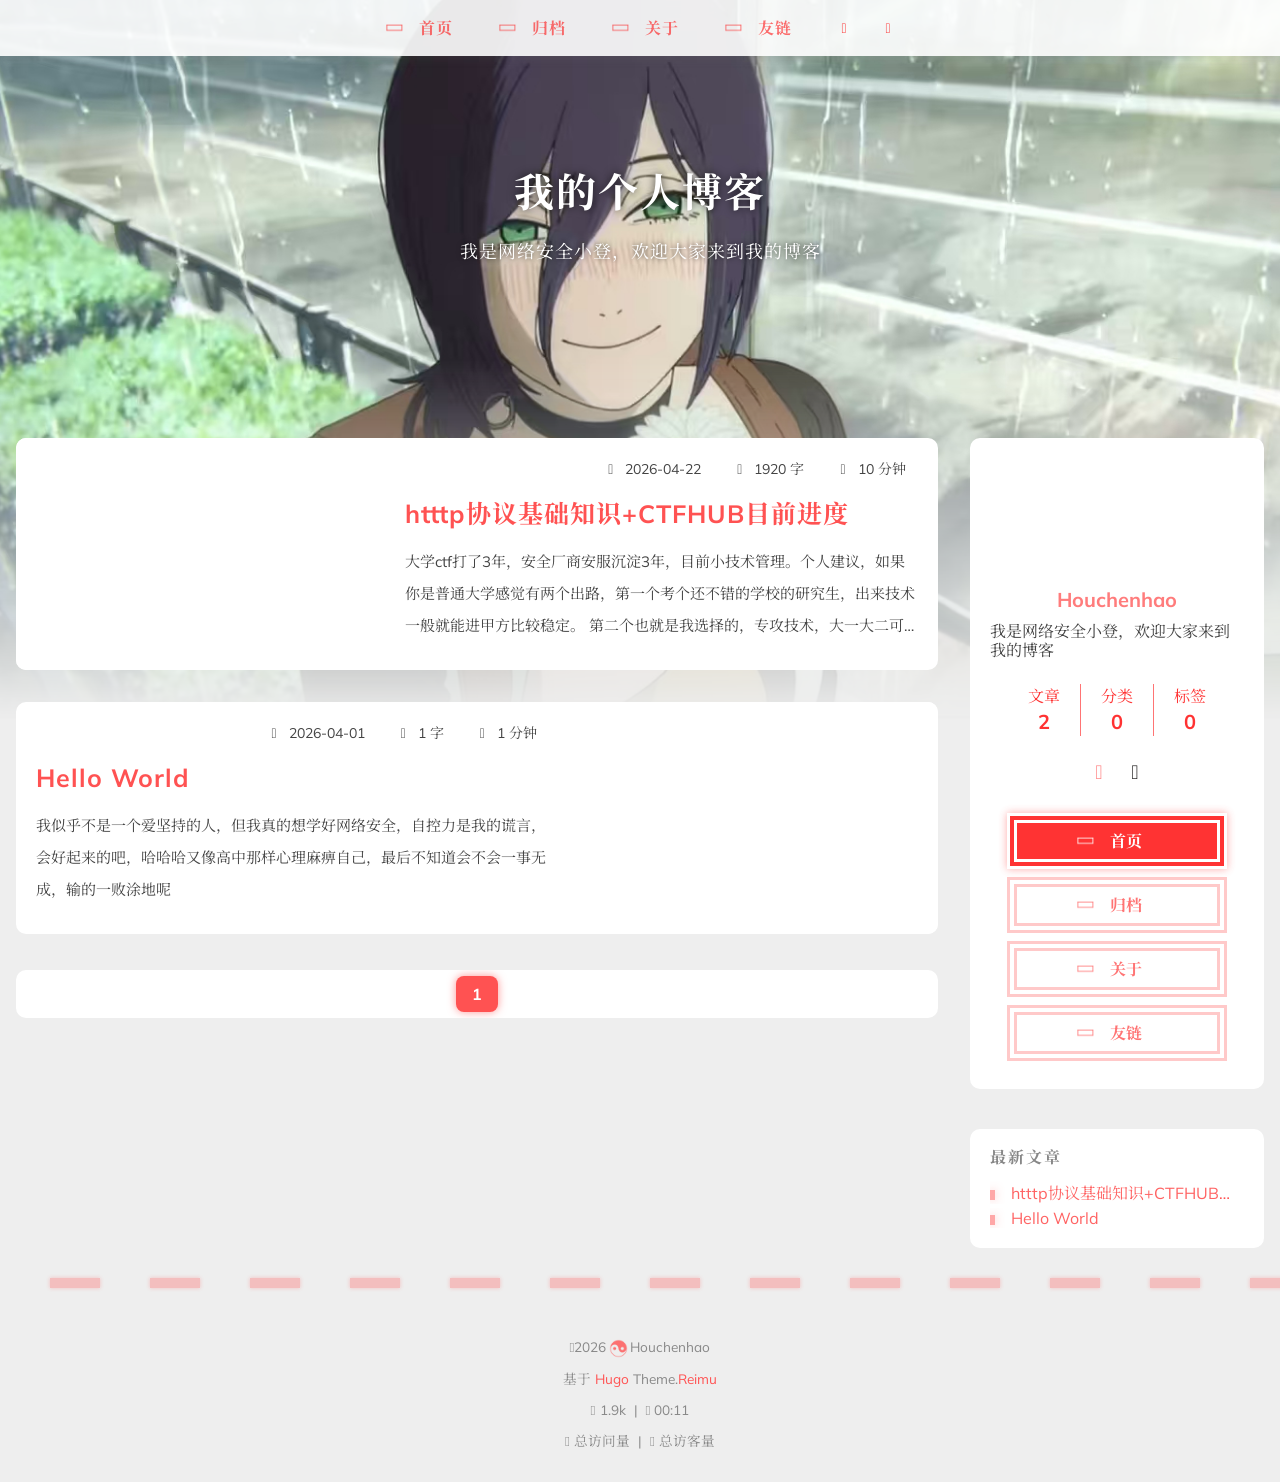
==== commit db326c7f: "更新1" ====
--- a/index.html
+++ b/index.html
@@ -232,7 +232,7 @@
         post-cover left
       "
     ><img
-            data-src="/images/cover1.jpg"
+            data-src="/images/cover3.jpg"
             data-sizes="auto"
             alt="htttp协议基础知识&#43;CTFHUB目前进度"
             class="lazyload"
@@ -274,7 +274,7 @@
         post-cover right
       "
     ><img
-            data-src="/images/cover2.jpg"
+            data-src="/images/cover1.jpg"
             data-sizes="auto"
             alt="Hello World"
             class="lazyload"
@@ -294,7 +294,8 @@
         >
       </div>
       <h2 class="post-title">Hello World</h2>
-      <article class="post-article">经典回顾v巨大根据规划健康的很v看i厉害，返回数据拷贝v合适的女孩。kejkbvjkahewjkvbjukwahvuk
+      <article class="post-article">+我似乎不是一个爱坚持的人，但我真的想学好网络安全，自控力是我的谎言，会好起来的吧，哈哈哈又像高中那样心理麻痹自己，最后不知道会不会一事无成，输的一败涂地呢 </article>
     </div>
   </div>
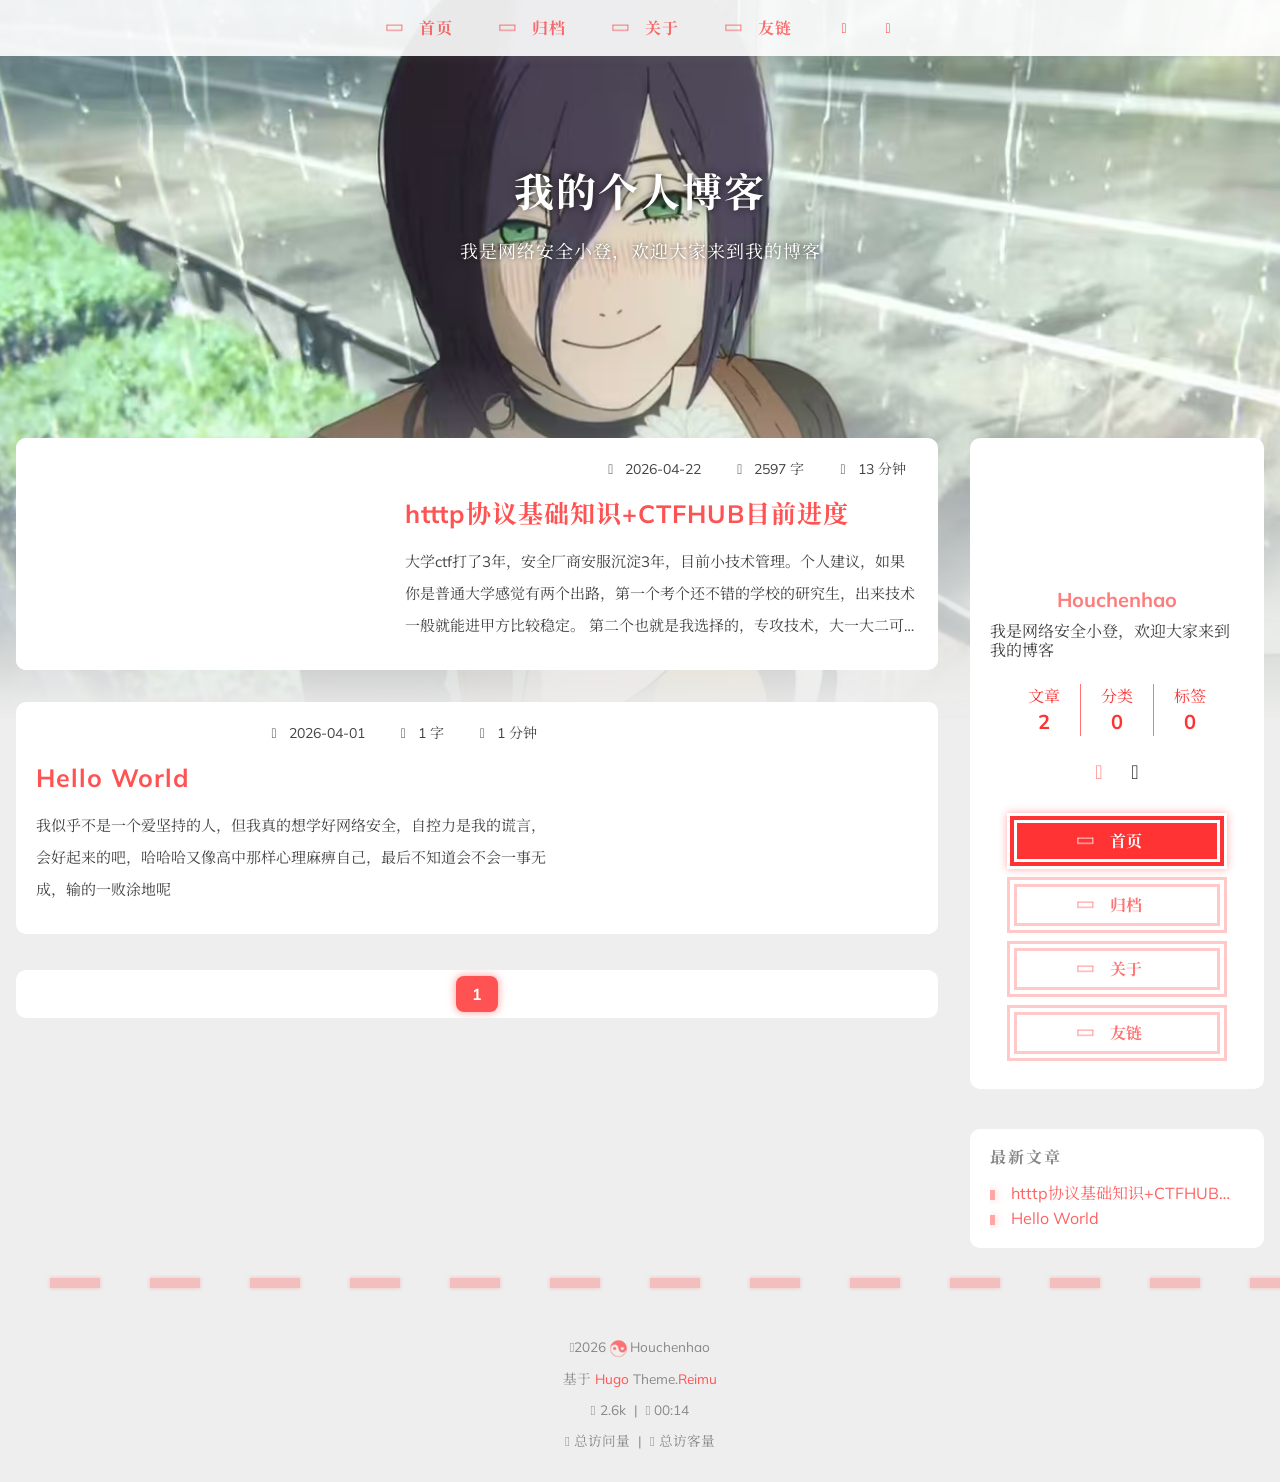
==== commit 534ab3ab: "更新2" ====
--- a/index.html
+++ b/index.html
@@ -232,7 +232,7 @@
         post-cover left
       "
     ><img
-            data-src="/images/cover3.jpg"
+            data-src="/images/cover1.jpg"
             data-sizes="auto"
             alt="htttp协议基础知识&#43;CTFHUB目前进度"
             class="lazyload"
@@ -244,11 +244,11 @@
           >2026-04-22</span
         ><span
           ><span class="icon-pencil"></span
-          >1920 字</span
+          >2597 字</span
         >
         <span
           ><span class="icon-clock"></span
-          >10 分钟</span
+          >13 分钟</span
         >
       </div>
       <h2 class="post-title">htttp协议基础知识&#43;CTFHUB目前进度</h2>
@@ -274,7 +274,7 @@
         post-cover right
       "
     ><img
-            data-src="/images/cover1.jpg"
+            data-src="/images/cover3.jpg"
             data-sizes="auto"
             alt="Hello World"
             class="lazyload"
@@ -322,10 +322,10 @@
         >
       </div><div>
         <span class="icon-brush"
-          >&nbsp;1.9k</span
+          >&nbsp;2.6k</span
         >
         &nbsp;|&nbsp;
-        <span class="icon-coffee">&nbsp;00:11</span>
+        <span class="icon-coffee">&nbsp;00:14</span>
       </div><div>
         <span class="icon-eye"></span>
         <span id="busuanzi_container_site_pv"
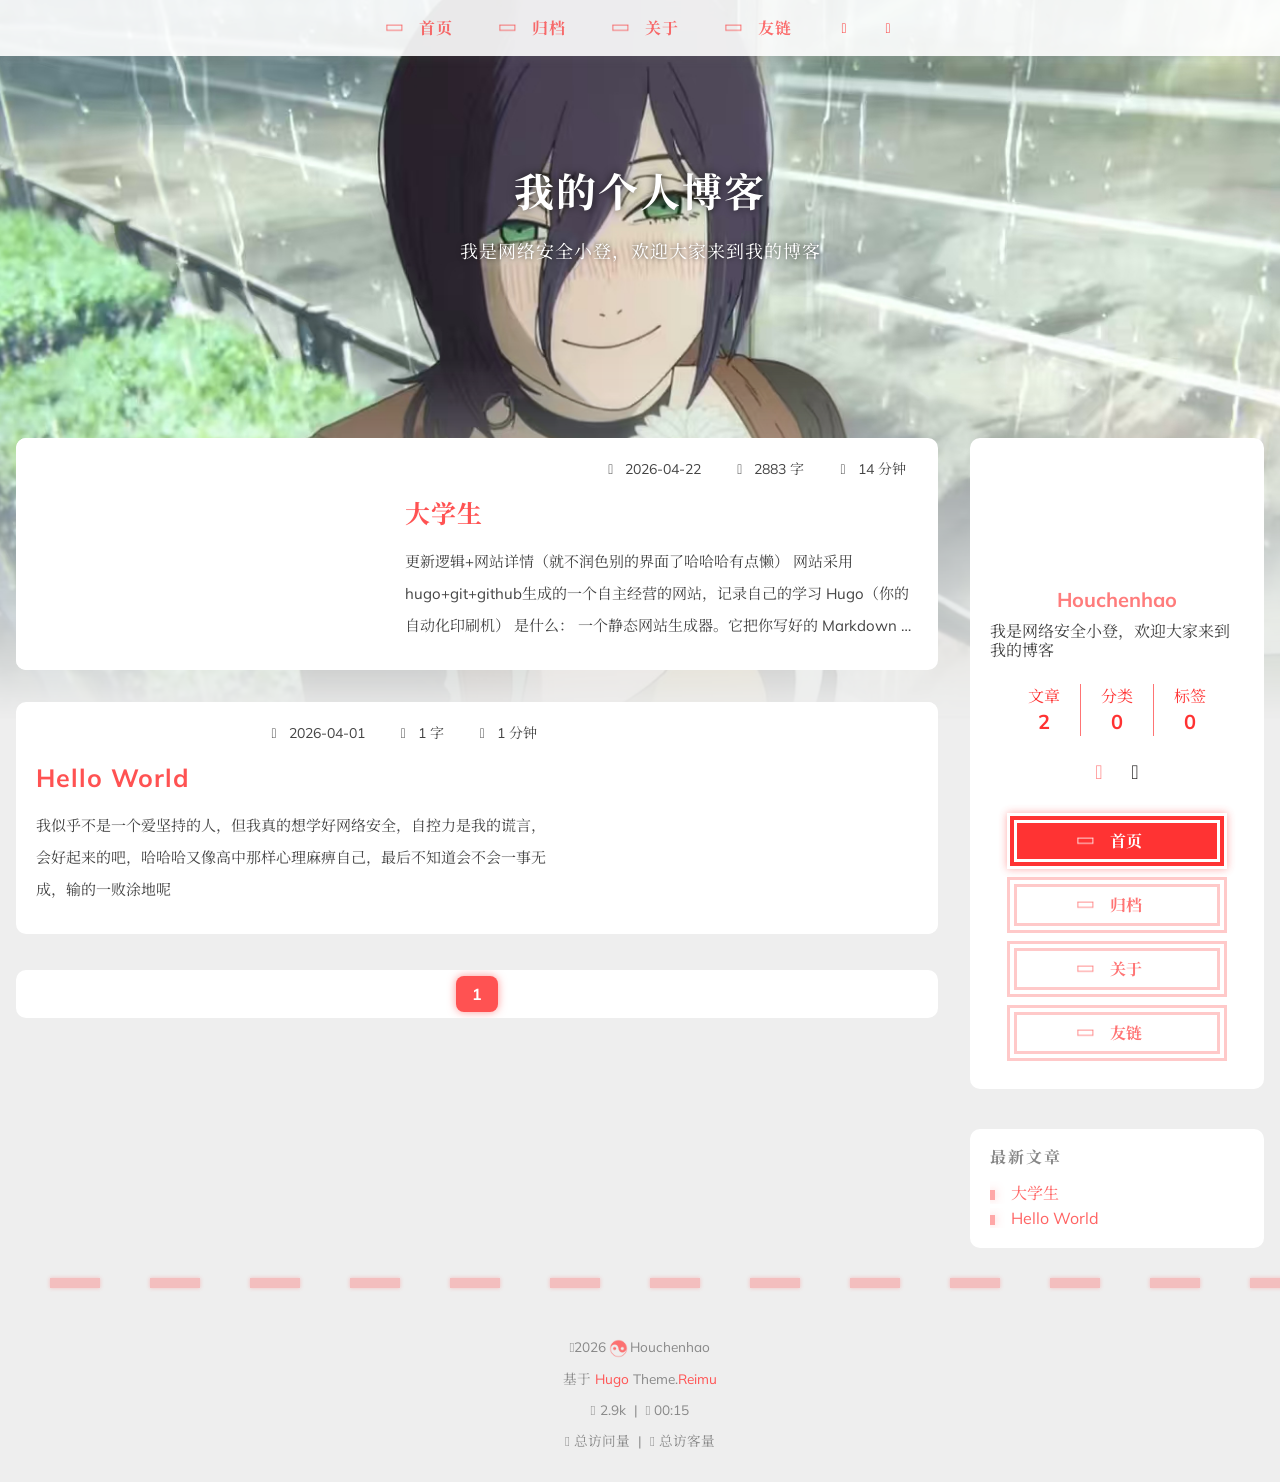
==== commit 99d8b0f6: "更新了" ====
--- a/index.html
+++ b/index.html
@@ -208,7 +208,7 @@
       <h3 class="widget-title">最新文章</h3>
       <div class="widget">
         <ul><li>
-              <a href="/post/1111/" title="htttp协议基础知识&#43;CTFHUB目前进度">htttp协议基础知识&#43;CTFHUB目前进度</a>
+              <a href="/post/1111/" title="大学生">大学生</a>
             </li><li>
               <a href="/post/hello-world/" title="Hello World">Hello World</a>
             </li></ul>
@@ -224,8 +224,8 @@
   ><a
         class="post-link"
         href="/post/1111/"
-        aria-label="htttp协议基础知识&#43;CTFHUB目前进度"
-        title="htttp协议基础知识&#43;CTFHUB目前进度"
+        aria-label="大学生"
+        title="大学生"
       >
       </a><div
       class="
@@ -234,7 +234,7 @@
     ><img
             data-src="/images/cover1.jpg"
             data-sizes="auto"
-            alt="htttp协议基础知识&#43;CTFHUB目前进度"
+            alt="大学生"
             class="lazyload"
           /></div>
     <div class="post-info">
@@ -244,16 +244,20 @@
           >2026-04-22</span
         ><span
           ><span class="icon-pencil"></span
-          >2597 字</span
+          >2883 字</span
         >
         <span
           ><span class="icon-clock"></span
-          >13 分钟</span
+          >14 分钟</span
         >
       </div>
-      <h2 class="post-title">htttp协议基础知识&#43;CTFHUB目前进度</h2>
+      <h2 class="post-title">大学生</h2>
       <article class="post-article">-大学ctf打了3年，安全厂商安服沉淀3年，目前小技术管理。个人建议，如果你是普通大学感觉有两个出路，第一个考个还不错的学校的研究生，出来技术一般就能进甲方比较稳定。 第二个也就是我选择的，专攻技术，大一大二可以专心学习ctf，web学习各种漏洞原理简单绕过，杂项可以学很多基础比如wireshark之类的，密码学可以了解各种加密算法，二进制逆向基础的题型也不难，借此了解汇编，数据结构，栈溢出之类的基础，总之ctf主要打牢基础。大三大四建议ctf+大厂实习+护网红队+src，结合一些比较实战并且能丰富简历的项目。这样出来找工作还是比较轻松的，但是这几年大环境确实不好了，但是个人感觉安全比开发来说 …</article>
+更新逻辑+网站详情（就不润色别的界面了哈哈哈有点懒）+网站采用hugo+git+github生成的一个自主经营的网站，记录自己的学习+Hugo（你的自动化印刷机）
+是什么： 一个静态网站生成器。它把你写好的 Markdown 文章（如 my-first-post.md）和你选的主题模板一瞬间“编译”成一整套完整的 HTML、CSS 文件。 作用： 让你不用手写网页代码，只管写文章就行。 工厂比喻： 设计部+印刷车间。把文字和图片排版好，印成一本本精美的小册子（整个网站的文件）。 2. Git
+是什么： 一个分布式版本控制系统。它在你本地工作，记录你对所有文件每一次的修改（“谁、在什么时候、改 …</article>
     </div>
   </div>
 </div>
@@ -274,7 +278,7 @@
         post-cover right
       "
     ><img
-            data-src="/images/cover3.jpg"
+            data-src="/images/cover2.jpg"
             data-sizes="auto"
             alt="Hello World"
             class="lazyload"
@@ -322,10 +326,10 @@
         >
       </div><div>
         <span class="icon-brush"
-          >&nbsp;2.6k</span
+          >&nbsp;2.9k</span
         >
         &nbsp;|&nbsp;
-        <span class="icon-coffee">&nbsp;00:14</span>
+        <span class="icon-coffee">&nbsp;00:15</span>
       </div><div>
         <span class="icon-eye"></span>
         <span id="busuanzi_container_site_pv"
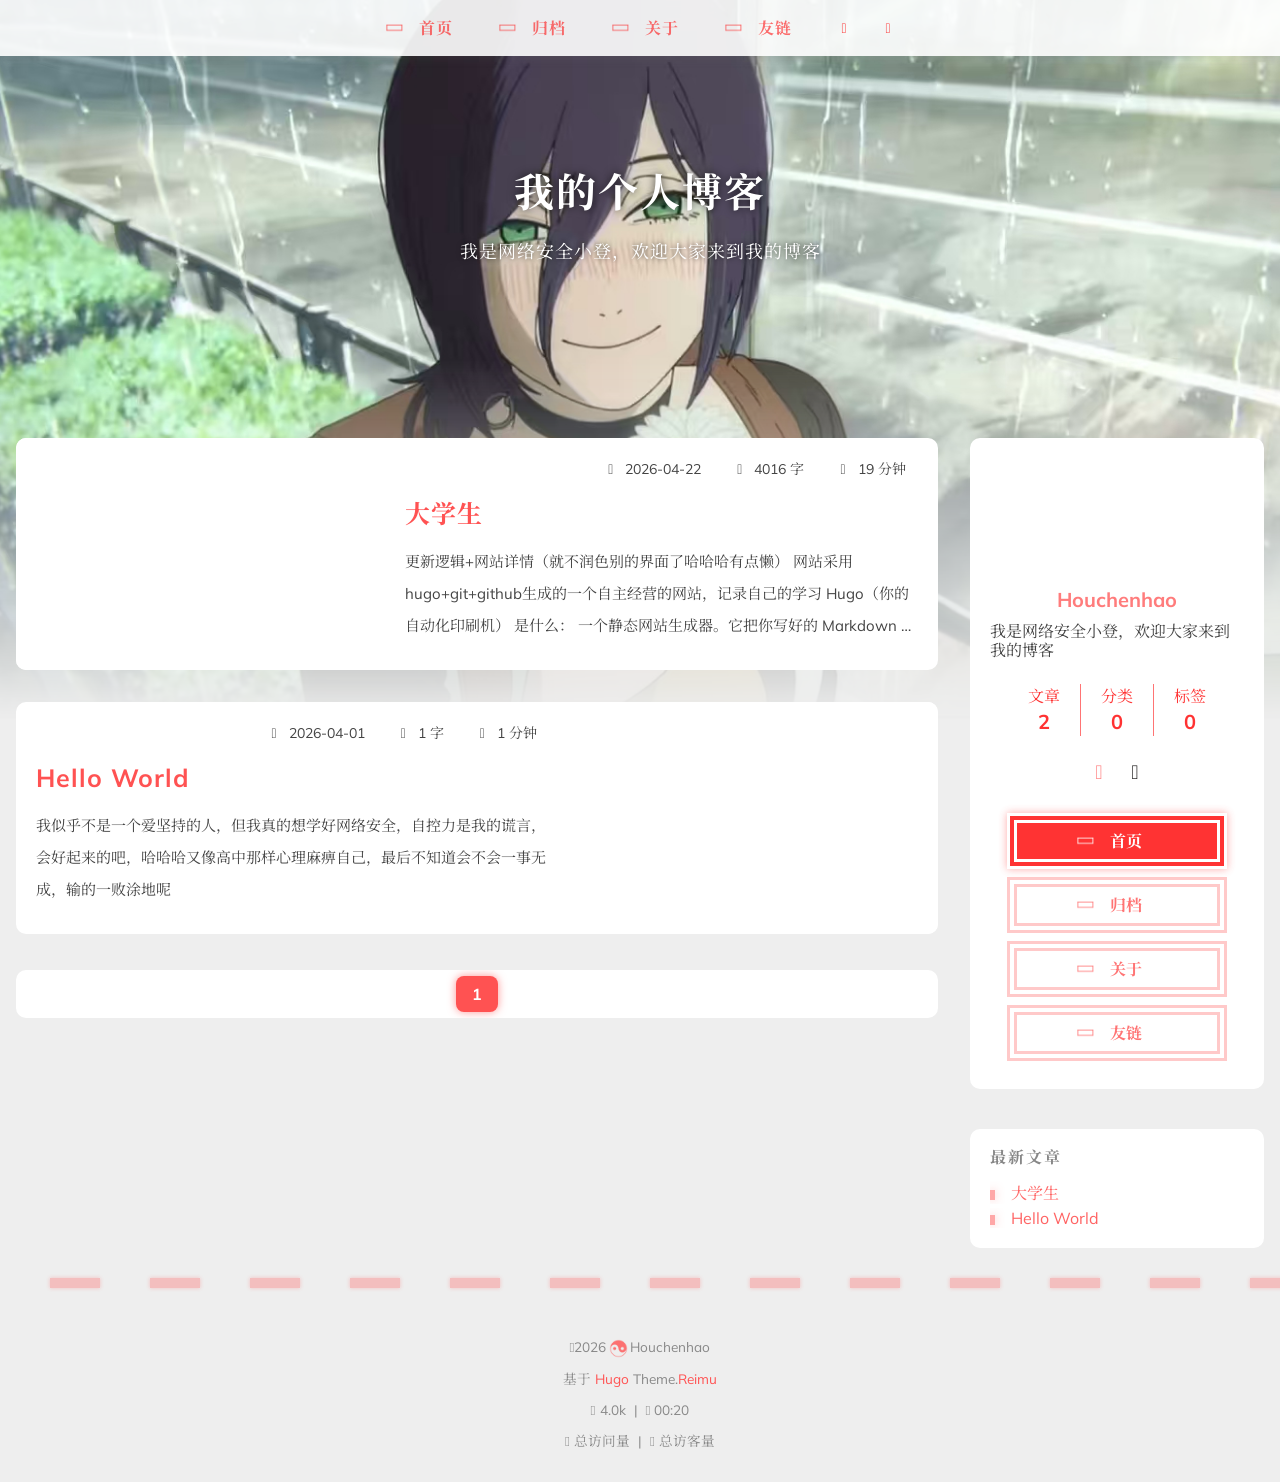
==== commit 0372d703: "更新" ====
--- a/index.html
+++ b/index.html
@@ -232,7 +232,7 @@
         post-cover left
       "
     ><img
-            data-src="/images/cover1.jpg"
+            data-src="/images/cover3.jpg"
             data-sizes="auto"
             alt="大学生"
             class="lazyload"
@@ -244,11 +244,11 @@
           >2026-04-22</span
         ><span
           ><span class="icon-pencil"></span
-          >2883 字</span
+          >4016 字</span
         >
         <span
           ><span class="icon-clock"></span
-          >14 分钟</span
+          >19 分钟</span
         >
       </div>
       <h2 class="post-title">大学生</h2>
@@ -278,7 +278,7 @@
         post-cover right
       "
     ><img
-            data-src="/images/cover2.jpg"
+            data-src="/images/cover3.jpg"
             data-sizes="auto"
             alt="Hello World"
             class="lazyload"
@@ -326,10 +326,10 @@
         >
       </div><div>
         <span class="icon-brush"
-          >&nbsp;2.9k</span
+          >&nbsp;4.0k</span
         >
         &nbsp;|&nbsp;
-        <span class="icon-coffee">&nbsp;00:15</span>
+        <span class="icon-coffee">&nbsp;00:20</span>
       </div><div>
         <span class="icon-eye"></span>
         <span id="busuanzi_container_site_pv"
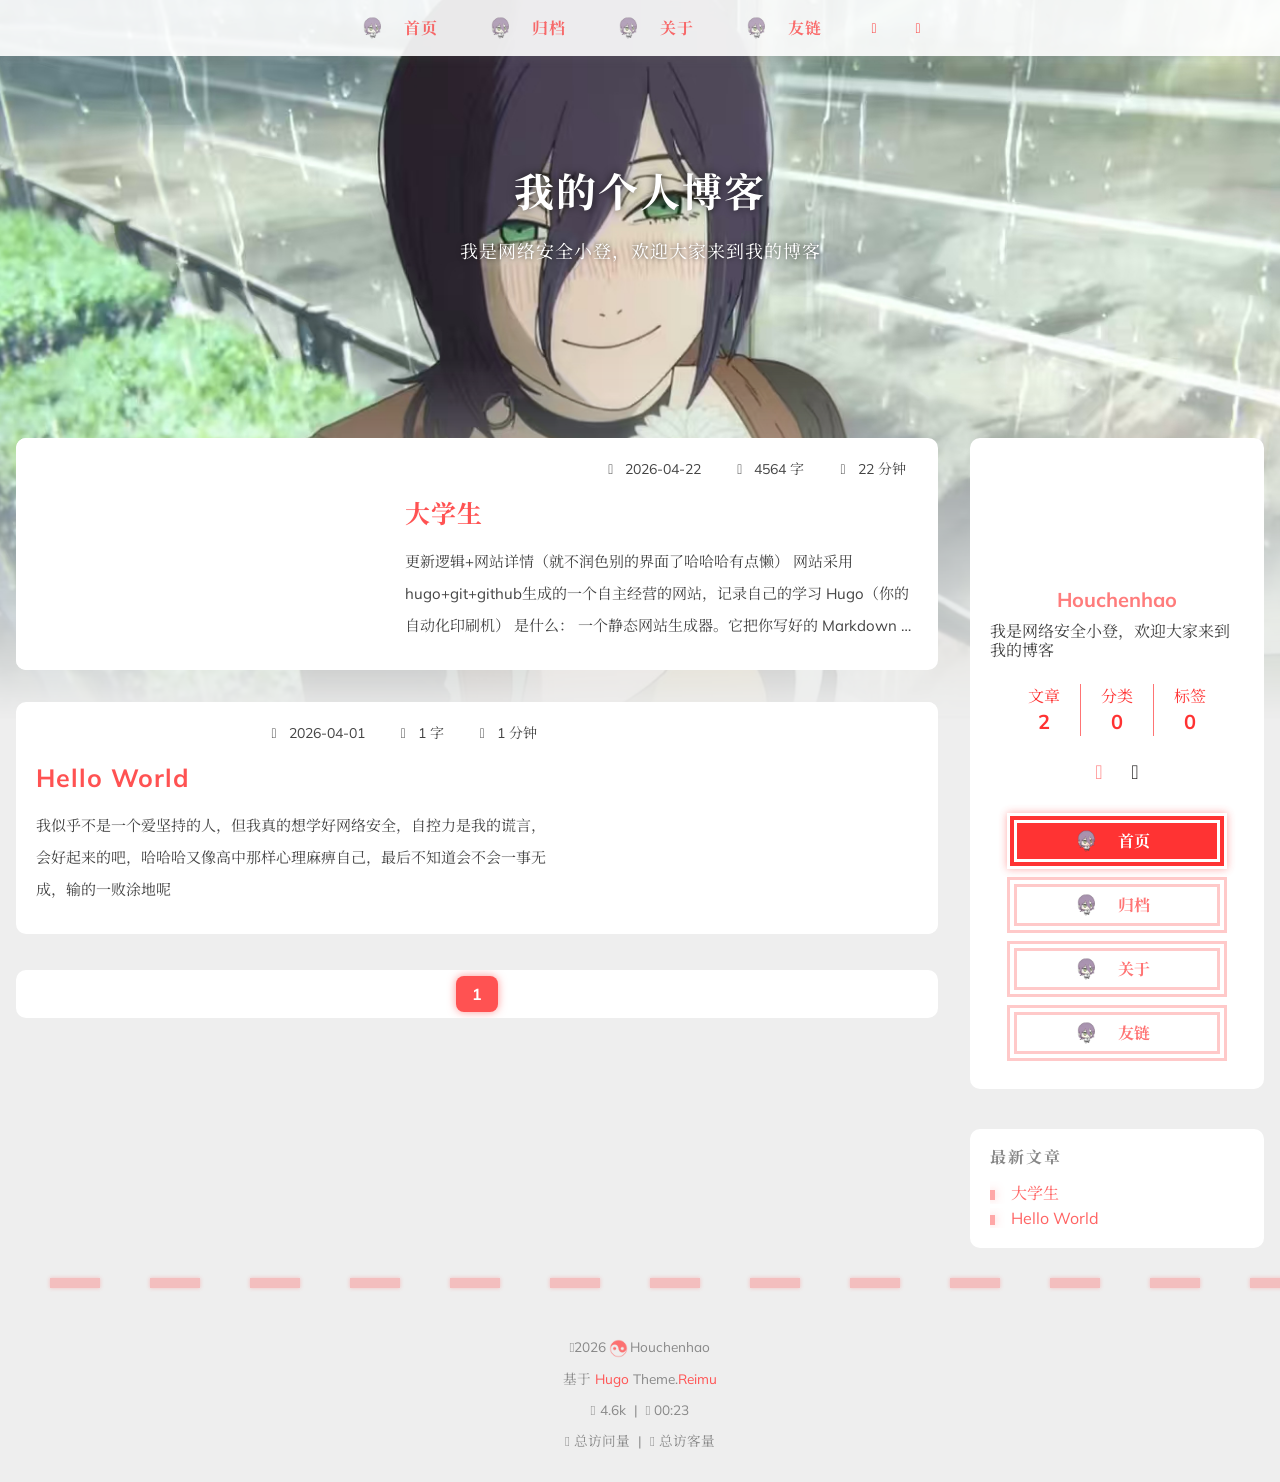
==== commit 41ab5d61: "修改" ====
--- a/index.html
+++ b/index.html
@@ -48,7 +48,7 @@
   <meta property="article:author" content="Houchenhao" />
   <meta property="article:published_time" content="2026-04-22T00:00:00&#43;00:00" />
   <meta property="article:modified_time" content="2026-04-22T00:00:00&#43;00:00" /><meta name="twitter:card" content="summary" /><meta name="twitter:image" content="https://Houchenhao.github.io/images/banner.jpg" /><link rel="alternate" type="application/rss+xml" href="https://Houchenhao.github.io/index.xml" title="我的个人博客">
-<link rel="shortcut icon" href="/favicon.ico"><link rel="stylesheet" href="/css/main.min.afba2bca6fdf2250e45e0a3070e164d4b0c365b2c8fb4484d76eabfd54b338db.css" /><link
+<link rel="shortcut icon" href="/favicon.ico"><link rel="stylesheet" href="/css/main.min.05f496b312ae73d68a1e903943bf746d5c28bcb3ddec90409503ed6ecd7f6a2b.css" /><link
     rel="preload"
     as="style"
     href="https://npm.webcache.cn/photoswipe@5.4.4/dist/photoswipe.css"
@@ -115,10 +115,10 @@
 </div>
 <div id="heatmap-tooltip"></div><div id="container">
       <div id="wrap"><div id="header-nav">
-  <nav id="main-nav" aria-label="Primary navigation"><a class="main-nav-link-wrap" href="/"><div class='main-nav-icon icon rotate'>&#xe62b;</div><span class="main-nav-link">首页</span>
-      </a><a class="main-nav-link-wrap" href="/archives"><div class='main-nav-icon icon rotate'>&#xe62b;</div><span class="main-nav-link">归档</span>
-      </a><a class="main-nav-link-wrap" href="/about"><div class='main-nav-icon icon rotate'>&#xe62b;</div><span class="main-nav-link">关于</span>
-      </a><a class="main-nav-link-wrap" href="/friend"><div class='main-nav-icon icon rotate'>&#xe62b;</div><span class="main-nav-link">友链</span>
+  <nav id="main-nav" aria-label="Primary navigation"><a class="main-nav-link-wrap" href="/"><div class='main-nav-icon icon '><img src="/images/mama.png" alt="home icon" class="" style="height: 1em;"></div><span class="main-nav-link">首页</span>
+      </a><a class="main-nav-link-wrap" href="/archives"><div class='main-nav-icon icon '><img src="/images/mama.png" alt="archives icon" class="" style="height: 1em;"></div><span class="main-nav-link">归档</span>
+      </a><a class="main-nav-link-wrap" href="/about"><div class='main-nav-icon icon '><img src="/images/mama.png" alt="about icon" class="" style="height: 1em;"></div><span class="main-nav-link">关于</span>
+      </a><a class="main-nav-link-wrap" href="/friend"><div class='main-nav-icon icon '><img src="/images/mama.png" alt="friend icon" class="" style="height: 1em;"></div><span class="main-nav-link">友链</span>
       </a><a id="main-nav-toggle" class="nav-icon" aria-label="Toggle navigation" role="button"></a>
   </nav>
   <nav id="sub-nav" aria-label="Secondary navigation"><a id="nav-rss-link" class="nav-icon" href="/index.xml" title="RSS 订阅" aria-label="RSS 订阅" target="_blank"></a></nav></div>
@@ -180,25 +180,25 @@
         class="sidebar-menu-link-dummy"
         href="/"
         aria-label="首页"
-      ></a><div class='sidebar-menu-icon icon rotate'>&#xe62b;</div><div class="sidebar-menu-link">首页</div>
+      ></a><div class='sidebar-menu-icon icon '><img src="/images/mama.png" alt="home icon" class="" style="height: 1em;"></div><div class="sidebar-menu-link">首页</div>
     </div><div class="sidebar-menu-link-wrap">
       <a
         class="sidebar-menu-link-dummy"
         href="/archives"
         aria-label="归档"
-      ></a><div class='sidebar-menu-icon icon rotate'>&#xe62b;</div><div class="sidebar-menu-link">归档</div>
+      ></a><div class='sidebar-menu-icon icon '><img src="/images/mama.png" alt="archives icon" class="" style="height: 1em;"></div><div class="sidebar-menu-link">归档</div>
     </div><div class="sidebar-menu-link-wrap">
       <a
         class="sidebar-menu-link-dummy"
         href="/about"
         aria-label="关于"
-      ></a><div class='sidebar-menu-icon icon rotate'>&#xe62b;</div><div class="sidebar-menu-link">关于</div>
+      ></a><div class='sidebar-menu-icon icon '><img src="/images/mama.png" alt="about icon" class="" style="height: 1em;"></div><div class="sidebar-menu-link">关于</div>
     </div><div class="sidebar-menu-link-wrap">
       <a
         class="sidebar-menu-link-dummy"
         href="/friend"
         aria-label="友链"
-      ></a><div class='sidebar-menu-icon icon rotate'>&#xe62b;</div><div class="sidebar-menu-link">友链</div>
+      ></a><div class='sidebar-menu-icon icon '><img src="/images/mama.png" alt="friend icon" class="" style="height: 1em;"></div><div class="sidebar-menu-link">友链</div>
     </div></div></div>
   </div><div class="sidebar-widget"><div class="widget-wrapper">
     <div
@@ -232,7 +232,7 @@
         post-cover left
       "
     ><img
-            data-src="/images/cover3.jpg"
+            data-src="/images/cover6.png"
             data-sizes="auto"
             alt="大学生"
             class="lazyload"
@@ -244,15 +244,15 @@
           >2026-04-22</span
         ><span
           ><span class="icon-pencil"></span
-          >4016 字</span
+          >4564 字</span
         >
         <span
           ><span class="icon-clock"></span
-          >19 分钟</span
+          >22 分钟</span
         >
       </div>
       <h2 class="post-title">大学生</h2>
-      <article class="post-article">+      <article class="post-article">
 更新逻辑+网站详情（就不润色别的界面了哈哈哈有点懒） 网站采用hugo+git+github生成的一个自主经营的网站，记录自己的学习 Hugo（你的自动化印刷机）
@@ -278,7 +278,7 @@
         post-cover right
       "
     ><img
-            data-src="/images/cover3.jpg"
+            data-src="/images/cover6.png"
             data-sizes="auto"
             alt="Hello World"
             class="lazyload"
@@ -326,10 +326,10 @@
         >
       </div><div>
         <span class="icon-brush"
-          >&nbsp;4.0k</span
+          >&nbsp;4.6k</span
         >
         &nbsp;|&nbsp;
-        <span class="icon-coffee">&nbsp;00:20</span>
+        <span class="icon-coffee">&nbsp;00:23</span>
       </div><div>
         <span class="icon-eye"></span>
         <span id="busuanzi_container_site_pv"
@@ -397,25 +397,25 @@
         class="sidebar-menu-link-dummy"
         href="/"
         aria-label="首页"
-      ></a><div class='sidebar-menu-icon icon rotate'>&#xe62b;</div><div class="sidebar-menu-link">首页</div>
+      ></a><div class='sidebar-menu-icon icon '><img src="/images/mama.png" alt="home icon" class="" style="height: 1em;"></div><div class="sidebar-menu-link">首页</div>
     </div><div class="sidebar-menu-link-wrap">
       <a
         class="sidebar-menu-link-dummy"
         href="/archives"
         aria-label="归档"
-      ></a><div class='sidebar-menu-icon icon rotate'>&#xe62b;</div><div class="sidebar-menu-link">归档</div>
+      ></a><div class='sidebar-menu-icon icon '><img src="/images/mama.png" alt="archives icon" class="" style="height: 1em;"></div><div class="sidebar-menu-link">归档</div>
     </div><div class="sidebar-menu-link-wrap">
       <a
         class="sidebar-menu-link-dummy"
         href="/about"
         aria-label="关于"
-      ></a><div class='sidebar-menu-icon icon rotate'>&#xe62b;</div><div class="sidebar-menu-link">关于</div>
+      ></a><div class='sidebar-menu-icon icon '><img src="/images/mama.png" alt="about icon" class="" style="height: 1em;"></div><div class="sidebar-menu-link">关于</div>
     </div><div class="sidebar-menu-link-wrap">
       <a
         class="sidebar-menu-link-dummy"
         href="/friend"
         aria-label="友链"
-      ></a><div class='sidebar-menu-icon icon rotate'>&#xe62b;</div><div class="sidebar-menu-link">友链</div>
+      ></a><div class='sidebar-menu-icon icon '><img src="/images/mama.png" alt="friend icon" class="" style="height: 1em;"></div><div class="sidebar-menu-link">友链</div>
     </div></div></div></nav>
 </div><script
     src="https://npm.webcache.cn/lazysizes@5.3.2/lazysizes.min.js"
--- a/css/main.min.05f496b312ae73d68a1e903943bf746d5c28bcb3ddec90409503ed6ecd7f6a2b.css
+++ b/css/main.min.05f496b312ae73d68a1e903943bf746d5c28bcb3ddec90409503ed6ecd7f6a2b.css
@@ -0,0 +1 @@
+@charset "UTF-8";:root{--footer-icon:url(../images/taichi.png);--top-icon:url(../images/taichi.png);--sponsor-icon:url(../images/taichi.png);--cursor-default:url(../images/cursor/gege.png), auto;--cursor-pointer:url(../images/cursor/gege.png), pointer;--cursor-text:url(../images/cursor/baba.png), text}:root{--red-0:#ff0000;--red-1:#ff5252;--red-2:#ff7c7c;--red-3:#ffafaf;--red-4:#ffd0d0;--red-5:#ffecec;--red-5-5:#fff3f3;--red-6:#fff7f7;--grey-9:#888;--grey-7:var(--color-default);--color-archive-year:black;--color-default:#444;--color-border:var(--red-3);--color-link:var(--red-1);--color-background:#eee;--color-code-background:#f8f8f8;--color-header-background:rgba(255, 255, 255, 0.9);--color-footer-background:#fff;--color-mobile-nav-background:#fff;--color-wrap:#fff;--color-sticky:#fff;--color-h2-border:#eee;--color-meta-shadow:var(--red-6);--color-hover-shadow:rgba(120, 120, 120, 0.15);--color-h2-after:var(--red-1);--color-red-6-shadow:rgba(255, 78, 78, 0.6);--color-red-3-shadow:rgba(255, 78, 78, 0.3);--highlight-nav:#f5f5f5;--highlight-scrollbar:#d6d6d6;--highlight-background:#fdfdfd;--highlight-selection:#e9e9e988;--highlight-foreground:#24292e;--highlight-comment:#7d7d7d;--highlight-red:#d73a49;--highlight-orange:#e36209;--highlight-yellow:#cb911d;--highlight-green:#22863a;--highlight-aqua:#005cc5;--highlight-blue:#032f62;--highlight-purple:#6f42c1;--highlight-deletion:#b31d28;--highlight-deletion-bg:#ffeef0;--highlight-addition:#22863a;--highlight-addition-bg:#f0fff4;--shadow-meta:0 0 5px 2px var(--color-meta-shadow);--shadow-meta-hover:0 0 6px 4px var(--color-meta-shadow);--shadow-card:0 0 10px 2px var(--color-hover-shadow);--shadow-card-hover:0 0 10px 4px var(--color-hover-shadow);--shadow-red-6-shadow:0 0 8px var(--color-red-6-shadow)}[data-theme=dark]:root{--red-0:var(--red-1);--red-4:rgba(255, 208, 208, 0.5);--red-5:rgba(255, 228, 228, 0.15);--red-5-5:rgba(255, 236, 236, 0.05);--red-6:rgba(255, 243, 243, 0.2);--color-archive-year:#999;--color-default:#999;--color-border:var(--red-5);--color-background:#21252b;--color-code-background:rgba(232, 232, 232, 0.1);--color-header-background:#222222;--color-footer-background:#21252b;--color-mobile-nav-background:#21252b;--color-wrap:#272b30;--color-h2-border:#47474a;--color-meta-shadow:rgba(0, 0, 0, 0.2);--color-hover-shadow:rgba(0, 0, 0, 0.2);--highlight-nav:#222830;--highlight-scrollbar:#454d59;--highlight-background:#1e2027;--highlight-selection:#51515155;--highlight-foreground:#c9d1d9;--highlight-comment:#8b949e;--highlight-red:#ff7b72;--highlight-orange:#ffa657;--highlight-yellow:#ffcc66;--highlight-green:#7ee787;--highlight-aqua:#a5d6ff;--highlight-blue:#79c0ff;--highlight-purple:#d2a8ff;--highlight-deletion:#ffa198;--highlight-deletion-bg:#490202;--highlight-addition:#7ee787;--highlight-addition-bg:#04260f}[data-theme=dark] img{filter:brightness(70%)}[data-theme=dark] .pswp__img{opacity:1;filter:none;animation:none}[data-theme=dark] img.lazyloaded{opacity:1;animation:blur-darken .8s ease-in-out forwards!important}@keyframes blur{0%{filter:blur(10px)}to{filter:blur(0)}}@keyframes blur-darken{0%{filter:blur(10px)brightness(70%)}to{filter:blur(0)brightness(70%)}}@keyframes fade-in-blur{0%{opacity:0;filter:blur(10px)}100%{opacity:1;filter:blur(0)}}@keyframes rotate-all{100%{transform:rotate(360deg)}}@keyframes transform-all{100%{transform:translateX(-100px)}}body [data-aos=fade-up]{transform:translate3d(0,30px,0)}body [data-aos=zoom-in]{transform:scale(.8)}[data-aos^=fade],[data-aos^=zoom]{transition-property:all!important}@font-face{font-family:iconfont;src:url(//at.alicdn.com/t/c/font_4552607_a0oqhord1y.woff2)format("woff2");font-display:swap}.archives-tag-list-link:before{font-family:iconfont;content:"\e622"}.archives-category-list-link:before{font-family:iconfont;content:"\e604"}.article-date-link:before{font-family:iconfont;content:"\e606"}.article-category-link:before{font-family:iconfont;content:"\e604"}.article-tag-list-link:before{font-family:iconfont;content:"\e622"}.article-comment-link:before{font-family:iconfont;content:"\e608"}.icon-copyright:before{font-family:iconfont;content:"\e60a"}.icon-brush:before{font-family:iconfont;content:"\e618"}.icon-coffee:before{font-family:iconfont;content:"\e607"}.icon-eye:before{font-family:iconfont;content:"\e60f"}.icon-user:before{font-family:iconfont;content:"\e628"}#main-nav-toggle:before{font-family:iconfont;content:"\e62f"}#nav-rss-link:before{font-family:iconfont;content:"\e61f"}#nav-search-btn:before{font-family:iconfont;content:"\e631"}#nav-sun-btn:before{font-family:iconfont;content:"\e621"}#nav-moon-btn:before{font-family:iconfont;content:"\e617"}#nav-circle-half-stroke-btn:before{font-family:iconfont;content:"\e641"}#nav-language-btn:before{font-family:iconfont;content:"\e642"}.icon-copy:before{font-family:iconfont;content:"\e60c"}.icon-chevron-down:before{font-family:iconfont;content:"\e609"}.icon-check:before{font-family:iconfont;content:"\e636"}.icon-times:before{font-family:iconfont;content:"\e637"}.icon-calendar:before{font-family:iconfont;content:"\e605"}.icon-calendar-plus:before{font-family:iconfont;content:"\e648"}.icon-pencil:before{font-family:iconfont;content:"\e61b"}.icon-clock:before{font-family:iconfont;content:"\e613"}.post-sticky:before{font-family:iconfont;content:"\e627"}.popup-btn-close:before{font-family:iconfont;content:"\e626"}.reimu-search-input-icon:before{font-family:iconfont;content:"\e631"}.ais-pagination--item__previous a:before{font-family:iconfont;content:"\e601"}.ais-pagination--item__next a:before{font-family:iconfont;content:"\e630"}.icon-github:before{content:"\e619"}.icon-email:before{content:"\e63c"}.sidebar-toc-btn:before{font-family:iconfont;content:"\e633"}.sidebar-common-btn:before{font-family:iconfont;content:"\e632"}.sidebar-top .arrow-up:before{font-family:iconfont;content:"\e634"}.icon-link:before{font-family:iconfont;content:"\e639"}.icon-globe:before{font-family:iconfont;content:"\e638"}.icon-creative-commons:before{font-family:iconfont;content:"\e63a"}.icon-taichi:before{font-family:iconfont;content:"\e62b"}.icon-image:before{font-family:iconfont;content:"\e63f"}.icon{font-family:iconfont}html,body,div,span,applet,object,iframe,h1,h2,h3,h4,h5,h6,p,blockquote,pre,a,abbr,acronym,address,big,cite,code,del,dfn,em,img,ins,kbd,q,s,samp,small,strike,strong,sub,sup,tt,var,dl,dt,dd,ol,ul,li,fieldset,form,label,legend,table,caption,tbody,tfoot,thead,tr,th,td{margin:0;padding:0;border:0;outline:0;font-weight:inherit;font-style:inherit;font-family:inherit;font-size:100%;vertical-align:baseline}body{line-height:1;color:#000;background:#fff}ol,ul{list-style:none}table{border-collapse:separate;border-spacing:0;vertical-align:middle}caption,th,td{text-align:left;font-weight:400;vertical-align:middle}a img{border:none}h1,h2,h3,h4,h5,h6{font-weight:700}input,button{margin:0;padding:0}input::-moz-focus-inner,button::-moz-focus-inner{border:0;padding:0}html,body,#container{height:100%;scroll-behavior:smooth;cursor:var(--cursor-default)}body{width:100%;background:var(--color-background);-webkit-text-size-adjust:100%;-webkit-font-smoothing:antialiased;text-size-adjust:100%;font-family:mulish,noto serif sc,mulish,noto serif sc,-apple-system,pingfang sc,microsoft yahei,sans-serif;transition:background 1s;color:var(--color-default);text-autospace:normal}body ::selection{background:var(--red-1);color:#fff}a,.main-nav-icon,.popup-btn-close,button{cursor:var(--cursor-pointer)!important}.site-search input{cursor:var(--cursor-text)!important}#main span:not(button span),#main p:not(button p),#main code,#main kbd,#main input,#main textarea{cursor:var(--cursor-text)!important}#main nav span{cursor:var(--cursor-default)!important}.code-copy,.code-lang,.code-expand{cursor:var(--cursor-pointer)!important}.reimu-powered{cursor:var(--cursor-default)!important}#container{position:relative}.mobile-nav-on{overflow:hidden!important}#wrap{position:absolute;z-index:1;top:0;left:0;height:100%;width:100%;transition:1s;background:var(--color-background)}#main{flex:1;padding:0 20px;max-width:100%;box-sizing:border-box}@media screen and (max-width:959px){#main{min-width:100%}}@media screen and (max-width:767px){#main{padding:0 16px}}#content{position:relative;display:flex;padding-top:8px;align-items:stretch;max-width:1350px;margin:0 auto;overflow:visible}@media screen and (min-width:960px){.sidebar-left #main,.sidebar-right #main{padding:0;width:73%;max-width:calc(100% - 268px - 64px);margin:0 16px}}#content.sidebar-right{flex-direction:row-reverse}#mask{z-index:1000;position:fixed;top:0;left:0;width:100%;height:100%;background:rgba(0,0,0,.3);backdrop-filter:blur(3px);-webkit-backdrop-filter:blur(3px);opacity:1;transition:.3s}#mask.hide{opacity:0;visibility:hidden}#header{min-height:400px;height:35vh;position:relative}#header img{position:absolute;top:0;left:0;width:100%;height:180%;z-index:-2;user-select:none;display:block;object-fit:cover;transition:.3s;-webkit-mask:linear-gradient(to top,transparent,#fff 50%);mask:linear-gradient(to top,transparent,#fff 50%)}@media screen and (max-width:959px){#header img{height:120%}}@media screen and (max-width:767px){#header img{height:100%}}#header-outer{height:100%;position:relative;max-width:100%}[data-theme=dark] #header-nav:hover{background:var(--color-header-background)}#header-nav{position:fixed;top:0;left:0;right:0;display:flex;justify-content:center;background:var(--color-header-background);box-shadow:var(--shadow-card);transition:background 1s,top .3s;z-index:200}#header-nav:hover{background:rgba(255,255,255,.95)}#header-nav.header-nav-hidden{top:-80px}#header-title{font-weight:700;text-align:center;position:absolute;top:50%;margin:-20px 2.5% 0;width:95%;opacity:0;filter:blur(8px);will-change:transform,opacity,filter;animation:fade-in-blur 800ms ease-out 200ms forwards}#logo{text-decoration:none;color:#fff;font-size:40px;font-weight:700;letter-spacing:2px;display:inline-block;transform:translateY(-20%);text-shadow:0 0 .5rem rgba(0,0,0,.7)}@media screen and (max-width:959px){#logo{font-size:36px}}@media screen and (min-width:480px) and (max-width:767px){#logo{font-size:30px}}@media screen and (max-width:479px){#logo{font-size:30px}}#subtitle{text-decoration:none;color:#fff;font-size:18px;font-weight:400;letter-spacing:1px;text-shadow:0 0 5px rgba(0,0,0,.7);width:70%;margin:0 auto;display:block;line-height:1.5}@media screen and (max-width:959px){#subtitle{font-size:16px}}@media screen and (min-width:480px) and (max-width:767px){#subtitle{font-size:14px}}@media screen and (max-width:479px){#subtitle{font-size:13px}}#subtitle-wrap{margin-top:18px}#main-nav{display:flex;align-items:center}.nav-icon{color:var(--red-0);opacity:.8;text-decoration:none;transition:.2s;padding:20px 15px;text-align:center;font-size:14px;width:14px;height:14px;will-change:transform}.nav-icon:hover{opacity:1;transform:scale(1.1)}[data-theme=dark] .main-nav-link,[data-theme=dark] .nav-icon,[data-theme=dark] .main-nav-link-wrap{color:var(--red-2)}.main-nav-link-wrap{color:var(--red-0);opacity:.8;text-decoration:none;transition:.2s;padding:20px 15px;padding:0 15px;display:flex;transition:.3s}.main-nav-link-wrap:hover{opacity:1}@media screen and (max-width:959px){.main-nav-link-wrap{padding:0 10px}}@media screen and (max-width:767px){.main-nav-link-wrap{display:none}}.main-nav-link-wrap:hover .main-nav-icon:before{transform:rotate(90deg)scale(1.1)}.main-nav-link-wrap:hover .main-nav-icon{transform:scale(1.1)}.main-nav-link-wrap:hover .main-nav-icon.rotate{transform:rotate(90deg)scale(1.1)}.main-nav-link{color:var(--red-0);opacity:.8;text-decoration:none;transition:.2s;padding:20px 15px;letter-spacing:1px;font-weight:700;opacity:.7}.main-nav-icon{color:var(--red-0);opacity:.8;text-decoration:none;transition:.2s;padding:20px 15px;padding:15px 5px;display:flex;align-items:center;font-size:24px;font-weight:400;transition:transform .3s,color .3s;will-change:transform}.main-nav-icon.rotate{transform:rotate(90deg)}.main-nav-icon:before{font-size:24px;font-weight:400;transform:rotate(90deg);transition:transform .3s;will-change:transform}#main-nav-toggle{display:none}@media screen and (max-width:767px){#main-nav-toggle{display:block}}#sub-nav,#i18n-nav{display:flex;align-items:center}#nav-sun-btn:before,#nav-moon-btn:before,#nav-circle-half-stroke-btn:before{font-weight:700}#i18n-nav{margin-left:8px}.custom-dropdown{position:relative}.select-selected{padding:14px;color:var(--red-2);cursor:var(--cursor-pointer);font-size:14px;display:flex;align-items:center;justify-content:space-between}.select-items{position:absolute;top:100%;left:0;right:0;border-radius:8px;background-color:var(--color-wrap);margin-top:4px;z-index:1;font-size:14px;box-shadow:var(--shadow-card);interpolate-size:allow-keywords;height:0;overflow:hidden;transition:height .3s ease,opacity .3s ease,transform .3s ease;opacity:0;transform:translateY(-10px);pointer-events:none}.select-items li{list-style:none;padding:10px;cursor:var(--cursor-pointer);color:var(--red-2);transition:1s}.select-items li:hover{color:#fff;background:var(--red-1)}.select-items.show{height:auto;opacity:1;transform:translateY(0);pointer-events:auto}.select-items li.selected{background:var(--red-1);color:#fff}#footer{background-color:linear-gradient(to top,var(--color-footer-background) 50%,transparent);padding:40px 0 20px;color:var(--grey-9);transition:1s}#footer:hover .footer-line{opacity:.5}#footer a{color:var(--color-link);text-decoration:none}#footer a:hover{text-decoration:underline}#footer .footer-beian a{color:var(--grey-9)}.footer-line{margin:20px 0 40px;opacity:.3;width:200%;height:10px;background:linear-gradient(to left,var(--red-1) 50%,transparent 0%)repeat-x 0 0/100px 10px;transition:opacity .3s;animation:transform-all 3s linear infinite;filter:drop-shadow(0 0 2px var(--red-1))}#footer-info{line-height:1.67;font-size:.85em}#footer-info div{margin:8px 0;display:flex;justify-content:center}.icon-brush,.icon-coffee,.icon-eye,.icon-user{margin:0 4px}.footer-info-sep{width:24px;opacity:.8}.footer-info-sep.rotate{animation:rotate-all 3s linear infinite}@supports(-webkit-mask:var(--footer-icon) no-repeat center/80%){.footer-info-sep{background-color:var(--red-1);-webkit-mask:var(--footer-icon)no-repeat center/80%}}@supports(mask:var(--footer-icon) no-repeat center/80%){.footer-info-sep{background-color:var(--red-1);mask:var(--footer-icon)no-repeat center/80%}}@supports not ((mask:var(--footer-icon) no-repeat center/80%) and (-webkit-mask:var(--footer-icon) no-repeat center/80%)){.footer-info-sep{background:var(--footer-icon)no-repeat 50%/80%}}.article-copyright{background:var(--red-5-5);border-left:6px var(--red-4)solid;margin:24px 0;border-radius:10px;transition:.3s;padding:6px 10px;box-shadow:var(--shadow-meta);position:relative;overflow:hidden;word-break:break-all}.article-copyright .icon{margin:0 4px}.article-copyright p{font-size:14px;line-height:2;color:var(--color-default)}.article-copyright p strong{font-weight:700}.article-copyright a{color:var(--color-default);text-decoration:none}.article-copyright a:hover{text-decoration:underline}.article-copyright-bg{font-size:120px;color:var(--red-3);opacity:.2;position:absolute;right:-15px;bottom:-40px}.archives-outer-wrap{background:var(--color-wrap);border-radius:10px;padding:16px 0}.archives-wrap{padding:20px 36px}.archives-wrap:hover .archive-year-wrap:after{width:3em}@media screen and (max-width:767px){.archives-wrap{padding:20px 16px}}.archive-year-wrap{margin-bottom:32px;position:relative}.archive-year-wrap:before{content:"";width:100%;border-bottom:1px solid var(--color-h2-border);position:absolute;bottom:-15px;transition:1s}.archive-year-wrap:after{content:"";position:absolute;background:var(--color-h2-after);width:1em;height:7px;bottom:-18px;left:0;border-radius:8px;box-shadow:var(--shadow-red-6-shadow);transition:.3s}.archive-year{text-decoration:none;color:var(--color-archive-year);font-weight:700;font-size:24px}.archive-article{padding:16px 0 16px 24px;display:flex;align-items:center}.archive-article:before{content:"";display:inline-block;vertical-align:middle;width:6px;height:15px;background:var(--color-h2-after);margin:1px 12px 0 -24px;box-shadow:var(--shadow-red-6-shadow);opacity:.5;transition:.2s;flex-shrink:0}.archive-article:hover:before{width:6px;height:6px;border-radius:50%;opacity:1}.archive-article:hover .archive-article-title{opacity:1}.archive-article-date{flex-shrink:0}.archive-article-date a{text-decoration:none}.dt-published{color:var(--grey-9);margin-left:6px}.archive-article-title{display:inline-block;text-decoration:none;font-weight:700;color:var(--red-0);transition:.3s;opacity:.7;margin-left:16px}.tag-wrap,.category-wrap{display:flex;flex-wrap:wrap;padding:10px 36px}.tag-wrap a,.category-wrap a{text-decoration:none}@media screen and (max-width:767px){.tag-wrap,.category-wrap{padding:10px 16px}}.archives-tag-list-item,.archives-category-list-item{display:flex;text-transform:uppercase;background:var(--red-5);border-radius:8px;padding:8px 16px;margin:6px;box-shadow:var(--shadow-meta)}.archives-tag-list-link,.archives-category-list-link{color:var(--red-1);font-size:12px}.archives-tag-list-link:before,.archives-category-list-link:before{margin-right:8px}.archives-category-list-item{background:var(--red-5-5);padding:10px 20px}.archives-category-list-link{font-size:14px}.archives-category-list-link:before{font-weight:700}.post-link{position:absolute;top:0;left:0;width:100%;height:100%}.post-wrap{width:100%;height:232px;margin-bottom:32px;position:relative;border-radius:10px;background:var(--color-wrap);display:flex;transition:.3s}@media screen and (max-width:767px){.post-wrap{flex-direction:column!important;height:400px;margin-bottom:20px}}.post-wrap.right{flex-direction:row-reverse}[data-theme=dark] .post-wrap-left,[data-theme=dark] .post-wrap-right{box-shadow:var(--shadow-card)}.post-wrapper{border-radius:10px;transition:.3s}.post-wrapper .aos-animate{transition-property:initial!important}@media screen and (min-width:768px){.post-wrapper .aos-animate:hover{box-shadow:var(--shadow-card-hover)}}.post-wrapper img{will-change:transform}@media screen and (min-width:768px){.post-wrapper:hover{transform:scale(1.01)}.post-wrapper:hover img{transform:scale(1.05)}}.post-info{height:100%;width:100%;padding:20px;overflow:hidden;box-sizing:border-box}.post-meta{display:flex;justify-content:flex-end;margin:4px 0}.post-meta span{font-size:14px;color:var(--grey-7);margin:0 12px;white-space:nowrap;text-overflow:ellipsis;overflow:hidden}@media screen and (max-width:767px){.post-meta span{margin:0 8px}}.post-article{display:-webkit-box;-webkit-box-orient:vertical;-webkit-line-clamp:3;line-clamp:3;overflow:hidden;line-height:32px;font-size:15px;color:var(--grey-7)}.post-article a{color:var(--color-link)}.post-cover{width:40%;position:relative;overflow:hidden;min-height:95px;background-color:var(--color-wrap);flex-shrink:0;pointer-events:none}@media screen and (max-width:767px){.post-cover{width:100%;height:45%}}.post-cover img{display:block;opacity:0;transition:.2s;position:absolute;left:0;top:0;object-fit:cover;width:100%;height:100%}.post-cover img.lazyloaded{opacity:1;animation:blur .8s forwards}@media screen and (min-width:768px){.post-cover.left{border-radius:10px 0 0 10px;-webkit-clip-path:polygon(0 0,92% 0%,100% 100%,0% 100%);clip-path:polygon(0 0,92% 0%,100% 100%,0% 100%)}}@media screen and (max-width:767px){.post-cover.left{border-radius:10px 10px 0 0}}@media screen and (min-width:768px){.post-cover.right{border-radius:0 10px 10px 0;-webkit-clip-path:polygon(0 0,100% 0%,100% 100%,8% 100%);clip-path:polygon(0 0,100% 0%,100% 100%,8% 100%)}}@media screen and (max-width:767px){.post-cover.right{border-radius:10px 10px 0 0}}.post-title{padding:20px 0;color:var(--color-link);font-size:25px;letter-spacing:1px;white-space:nowrap;overflow:hidden;text-overflow:ellipsis;transition:color .3s}.post-sticky{position:absolute;display:flex;justify-content:center;align-items:center;top:0;left:0;width:70px;height:35px;background:var(--color-sticky);color:var(--red-1);font-weight:700;font-size:15px;z-index:1;transition:.3s;border-top-left-radius:10px;border-bottom-right-radius:10px}.post-sticky:before{margin-right:4px}#page-nav{margin:36px auto;background:var(--color-wrap);border-radius:10px;text-align:center;color:var(--grey-9);overflow:hidden;transition:1s}#page-nav:hover{box-shadow:var(--shadow-card)}#page-nav a,#page-nav span{padding:10px 16px}#page-nav a{color:var(--grey-9);text-decoration:none;transition:.2s}#page-nav a:hover{background:var(--red-2);box-shadow:var(--shadow-red-6-shadow);color:#fff}#page-nav .prev{float:left;padding:16px}#page-nav .next{float:right;padding:16px}#page-nav .page-number{display:inline-block;border-radius:8px;margin:6px}@media screen and (max-width:479px){#page-nav .page-number{display:none}}#page-nav .current{background:var(--red-1);color:#fff;font-weight:700;box-shadow:var(--shadow-red-6-shadow)}@media screen and (max-width:479px){#page-nav .current{display:inline-block}}.hr-line{margin:12px 36px;opacity:.3;height:4px;background-image:linear-gradient(to right,var(--red-0) 50%,transparent 0%);background-size:50px 4px;background-repeat:repeat-x;filter:drop-shadow(0 0 2px var(--red-1));transition:opacity .3s,color .3s}.hr-line:hover{opacity:.5}@media screen and (max-width:767px){.hr-line{margin:12px 16px}}.article-inner{background:var(--color-wrap);border-radius:10px;display:flow-root;transition:.3s}.article-meta{display:flex;flex-direction:column;padding:20px 36px 0}@media screen and (max-width:767px){.article-meta{padding:20px 16px 0}}.article-summary{margin:0 0 20px!important}.article-date{display:flex}.article-date-link{font-size:14px;color:var(--red-1);background:var(--red-5);border-radius:8px;padding:10px 20px;margin:0 12px 16px 0;box-shadow:var(--shadow-meta);transition:.3s}.article-date-link:before{margin-right:8px}.article-entry{overflow:hidden;color:var(--color-default);padding:0 36px}.article-entry h1{font-size:2.25em}.article-entry h2{font-size:1.75em;position:relative}.article-entry h2:before{content:"";position:absolute;width:100%;border-bottom:1px solid var(--color-h2-border);bottom:-15px;box-sizing:unset;transition:1s}.article-entry h2:after{content:"";position:absolute;background:var(--color-h2-after);width:1em;height:7px;bottom:-18px;left:0;border-radius:8px;box-shadow:var(--shadow-red-6-shadow);transition:.3s}.article-entry h2:hover:after{width:3em}.article-entry h3{font-size:1.5em}.article-entry h4{font-size:1.25em}.article-entry h5{font-size:1em}.article-entry h6{font-size:1em;color:var(--grey-9)}.article-entry hr{margin:12px 0;opacity:.3;height:4px;background-image:linear-gradient(to right,var(--red-0) 50%,transparent 0%);background-size:50px 4px;background-repeat:repeat-x;border:none;filter:drop-shadow(0 0 2px var(--red-1));transition:opacity .3s,color .3s}.article-entry hr:hover{opacity:.5}.article-entry strong{font-weight:700}.article-entry em,.article-entry cite{font-style:italic}.article-entry sup,.article-entry sub{font-size:.75em;line-height:0;position:relative;vertical-align:baseline}.article-entry sup{top:-.5em}.article-entry sub{bottom:-.2em}.article-entry small{font-size:.85em}.article-entry acronym,.article-entry abbr{text-decoration:none;border-bottom:1px dotted}.article-entry ul,.article-entry ol,.article-entry dl{margin:0 20px;line-height:1.67}.article-entry ul ul,.article-entry ul ol,.article-entry ol ul,.article-entry ol ol{margin-top:0;margin-bottom:0}.article-entry ul{list-style:disc}.article-entry ol{list-style:decimal}.article-entry dt{font-weight:700}.article-entry:before,.article-entry:after{content:"";display:table}.article-entry:after{clear:both}@media screen and (max-width:767px){.article-entry{padding:0 16px}}.article-entry p,.article-entry table{line-height:1.67;margin:16px 0}.article-entry h1,.article-entry h2,.article-entry h3,.article-entry h4,.article-entry h5,.article-entry h6{font-weight:700;line-height:1.2em;margin:1.2em 0 .75em;word-wrap:break-word}.article-entry h1 a.header-anchor,.article-entry h2 a.header-anchor,.article-entry h3 a.header-anchor,.article-entry h4 a.header-anchor,.article-entry h5 a.header-anchor,.article-entry h6 a.header-anchor{font-family:iconfont;opacity:.5;margin-right:4px;transition:.3s}.article-entry h1 a.header-anchor:hover,.article-entry h2 a.header-anchor:hover,.article-entry h3 a.header-anchor:hover,.article-entry h4 a.header-anchor:hover,.article-entry h5 a.header-anchor:hover,.article-entry h6 a.header-anchor:hover{opacity:.8;text-decoration:none!important}.article-entry h2{margin-bottom:40px}.article-entry a{color:var(--color-link);text-decoration:none;word-break:break-word}.article-entry a:hover{text-decoration:underline}.article-entry a:not( h1 a,h2 a,h3 a,h4 a,h5 a,h6 a,.code-figcaption-bottom a,.post-link-card a,.friend-item-wrap a,:has(code),a.article-gallery-item,.nav-tabs a )::after,.article-entry .code-figcaption-bottom.has-link a::after{font-family:iconfont;content:"\e639";font-size:.5em;margin:0 .5em;vertical-align:middle;font-style:normal}.article-entry a:not(h1 a,h2 a,h3 a,h4 a,h5 a,h6 a,.code-figcaption-bottom a) code::after{font-family:iconfont;content:"\e639";font-size:.5em;margin:0 .5em;vertical-align:middle;font-style:normal}.article-entry li{margin:4px 0}.article-entry li:hover::marker{transition:color .2s;color:var(--red-1)}.article-entry img{opacity:0;transition:.3s}.article-entry img,.article-entry video{max-width:100%;height:auto;display:block;margin:auto;border-radius:10px}.article-entry img.lazyloaded{opacity:1;animation:blur .8s ease-in-out forwards}.article-entry iframe{border:none;border-radius:10px}.article-entry table{width:100%;border-collapse:collapse;border-spacing:0}.article-entry div.table-wrapper{overflow-x:auto;width:100%}.article-entry div.table-wrapper table{width:max-content;min-width:100%}.article-entry div.table-wrapper::-webkit-scrollbar{width:8px;height:8px}.article-entry th{font-weight:700;border-bottom:3px solid var(--color-border);padding-bottom:8px}.article-entry td{border-bottom:1px solid var(--color-border);padding:8px 0}.article-entry blockquote{background:var(--red-5-5);border-left:6px var(--red-4)solid;margin:28px 0;border-radius:10px;transition:.3s;display:flow-root;padding:0 12px;box-shadow:var(--shadow-meta)}.article-entry blockquote:hover{box-shadow:var(--shadow-meta-hover)}.article-entry blockquote footer{font-size:14px;margin:24px 0}.article-entry blockquote footer cite:before{content:"—";padding:0 8px}.article-entry details{padding:16px 12px;border-radius:10px;background-color:var(--red-5-5);box-shadow:var(--shadow-meta);transition:.3s}.article-entry details:hover{box-shadow:var(--shadow-meta-hover)}.article-entry summary{font-size:1.1em;font-weight:700;cursor:var(--cursor-pointer)!important;padding:8px;border:none;border-radius:8px;transition:.3s}.article-entry summary:hover{background-color:var(--red-5)}.article-entry details[open] summary{background-color:var(--red-5)}.article-entry details[open] summary:hover{background-color:var(--red-5)}.article-entry details .details-content{margin:20px 0 0;padding:12px;background-color:var(--color-footer-background);border-radius:8px;transition:.3s}.article-entry p,.article-entry ul,.article-entry dl{word-wrap:break-word}.article-more-link a{display:inline-block;line-height:1;padding:10px 20px;border-radius:8px;background:var(--red-5);color:var(--red-1);text-decoration:none;box-shadow:var(--shadow-meta);transition:.3s}.article-more-link a:after{margin-right:0!important}.article-more-link a:hover{background:var(--color-link);color:#fff;text-decoration:none}.article-footer{font-size:14px;margin:0 36px 20px}.article-footer:before,.article-footer:after{content:"";display:table}.article-footer:after{clear:both}@media screen and (max-width:767px){.article-footer{margin:0 16px 20px}}.article-footer:hover .article-footer:before{opacity:.5}.article-footer:before{content:"";display:block;margin-top:12px;opacity:.3;height:4px;background-image:linear-gradient(to right,var(--red-0) 50%,transparent 0%);background-size:50px 4px;background-repeat:repeat-x;filter:drop-shadow(0 0 2px var(--red-1));transition:.3s}.article-footer a{text-decoration:none}.article-category-link,.article-tag-list-link,.article-comment-link,.article-visitor-link{color:var(--red-1);margin-top:20px}.article-tag-list-item{float:left;text-decoration:none;text-transform:uppercase;background:var(--red-5);border-radius:8px;padding:8px 16px;margin-top:20px;margin-right:12px;box-shadow:var(--shadow-meta)}.article-category-link:before,.article-tag-list-link:before{margin-right:8px}.article-comment-link{float:right;background:var(--red-5);margin-left:12px;border-radius:8px;padding:8px 16px}.article-comment-link:before{margin-right:8px}.article-visitor-link{float:right;font-size:14px;background:var(--red-5);border-radius:8px;margin-left:12px;padding:8px 16px}#article-nav{margin-top:12px;display:flex;flex-direction:column;border-radius:10px;overflow:hidden}@media screen and (min-width:768px){#article-nav{flex-direction:row}}.article-nav-link-wrap{color:#fff;position:relative;flex:1;display:flex;flex-direction:column;justify-content:center;padding:0 20px;opacity:.9;transition:opacity .3s;height:150px;min-height:150px;flex-shrink:0}.article-nav-link-wrap a,.article-nav-link-wrap img{position:absolute;top:0;left:0;width:100%;height:100%;filter:brightness(70%)}.article-nav-link-wrap img{display:block;opacity:0;object-fit:cover;z-index:-1}.article-nav-link-wrap img.lazyloaded{opacity:1}.article-nav-link-wrap:hover{opacity:1}.article-nav-link-wrap.right{align-items:flex-end}.article-nav-caption{text-transform:uppercase;letter-spacing:2px;font-weight:700;text-shadow:0 0 .5rem rgba(0,0,0,.7)}.article-nav-title{font-size:20px;line-height:1.2;margin-top:16px;text-shadow:0 0 .5rem rgba(0,0,0,.7);-webkit-line-clamp:3;line-clamp:3;display:-webkit-box;-webkit-box-orient:vertical;overflow:hidden}.article-gallery{position:relative}.article-gallery-photos{position:relative;overflow:hidden}.article-gallery-img{display:none;max-width:100%}.article-gallery-img:first-child{display:block}.article-gallery-img.loaded{position:absolute;display:block}.article-gallery-img img{display:block;max-width:100%;margin:0 auto}.katex-display{overflow-x:auto;overflow-y:hidden}.katex-display::-webkit-scrollbar{display:none}.katex{width:calc(100% - 2px)}.katex-html{padding:4px}.katex-html .base{margin:0 auto}.katex-html:has(span.tag){display:flex!important}.katex-display>.katex>.katex-html>.tag{position:relative!important;float:right;margin-left:.25rem}mjx-container{display:inline-grid;overflow-x:auto;overflow-y:hidden;max-width:100%;min-width:auto!important}mjx-container::-webkit-scrollbar{display:none}.article-entry .mermaid{background:0 0}.article-entry pre,.article-entry code,.article-entry kbd{font-family:menlo,monaco,consolas,monospace,menlo,monaco,consolas,monospace,menlo,monaco,consolas,monospace;font-size:15px;transition:.3s;word-break:break-word}.article-entry code,.article-entry kbd{background:var(--color-code-background);padding:1px 4px;border-radius:6px;color:var(--color-link)}.article-entry pre{background:var(--highlight-background);padding:0 20px 16px;border-radius:10px;color:var(--highlight-foreground);line-height:23.38px;border-radius:0}.article-entry pre code{background:0 0;text-shadow:none;color:var(--highlight-foreground);padding:0}.article-entry div.highlight{background:var(--highlight-background);padding:0 20px 16px;border-radius:10px;color:var(--highlight-foreground);line-height:23.38px;margin:16px 0;transition:.3s;interpolate-size:allow-keywords;box-shadow:var(--shadow-card)}.article-entry div.highlight.code-closed pre{height:0;opacity:0;overflow:hidden}.article-entry div.highlight:hover{box-shadow:var(--shadow-card-hover)}.article-entry div.highlight ::-webkit-scrollbar{width:8px;height:8px;background-color:initial}.article-entry div.highlight ::-webkit-scrollbar-track{border-radius:10px;background-color:initial}.article-entry div.highlight ::-webkit-scrollbar-thumb{border-radius:10px;background-color:var(--highlight-scrollbar)}.article-entry div.highlight pre{border:none;margin:0;padding:0;border-radius:0}.article-entry div.highlight table{margin:0;table-layout:fixed}.article-entry div.highlight td{border:none;padding:0}.article-entry div.highlight tr td:first-of-type{width:36px;text-align:right;padding-right:12px;vertical-align:top;box-sizing:border-box}.article-entry div.highlight tr td:first-of-type pre code{color:#666;font-size:14px;line-height:23.38px}.article-entry div.highlight tr td:last-of-type{overflow:auto}.article-entry div.highlight>pre{overflow:auto}.code-area{width:100%;overflow:auto;transition:.3s}.code-figcaption{width:100%;display:flex;justify-content:space-between;height:40px;align-items:center;flex-shrink:0;background:linear-gradient(to right,transparent 0%,var(--highlight-nav) 20%,var(--highlight-nav) 80%,transparent 100%);margin-bottom:10px}.code-decoration{width:70px}.code-decoration:after{content:" ";position:absolute;border-radius:50%;background:#ff5f56;width:12px;height:12px;box-shadow:20px 0 #ffbd2e,40px 0 #27c93f}.code-figcaption-bottom{font-size:14px;color:var(--highlight-comment);line-height:1;display:flow-root}.code-name{float:left}.code-link{float:right}.code-left-wrap,.code-right-wrap{display:flex}.code-copy{margin:5px;z-index:1;filter:invert(50%);color:#fff;transition:.3s}.code-copy:hover{opacity:.7}.code-lang{margin:5px;line-height:0;font-weight:700;z-index:1;filter:invert(50%);user-select:none;--webkit-user-select:none}.code-expand{margin:5px;filter:invert(50%);z-index:1;transition:.3s;transform:rotate(0);color:#fff}.code-expand:hover{opacity:.7}.code-closed .code-expand{transform:rotate(-180deg)!important;transition:.3s}.chroma .s,.chroma .sa,.chroma .sb,.chroma .sc,.chroma .dl,.chroma .sd,.chroma .s2,.chroma .se,.chroma .sh,.chroma .si,.chroma .sx,.chroma .sr,.chroma .s1,.chroma .ss{color:var(--highlight-green)}.chroma .m,.chroma .mb,.chroma .mf,.chroma .mh,.chroma .mi,.chroma .il,.chroma .mo{color:var(--highlight-orange)}.chroma .c,.chroma .ch,.chroma .cm,.chroma .c1,.chroma .cs,.chroma .cp,.chroma .cpf{color:var(--highlight-comment)}.chroma .k,.chroma .kc,.chroma .kd,.chroma .kn,.chroma .kp,.chroma .kr,.chroma .kt{color:var(--highlight-purple)}.chroma .nb,.chroma .nl,.chroma .nt{color:var(--highlight-orange)}.chroma .n,.chroma .na,.chroma .nc,.chroma .no,.chroma .nd,.chroma .ni,.chroma .ne,.chroma .fm,.chroma .nn,.chroma .nx,.chroma .py{color:var(--highlight-comment)}.chroma .hl{background-color:var(--highlight-selection)}.chroma .lnt,.chroma .ln{white-space:pre;-webkit-user-select:none;user-select:none}.chroma .hl:has(.lnt){background-color:inherit}.chroma .gd{color:var(--highlight-deletion);background:var(--highlight-deletion-bg)}.chroma .gi{color:var(--highlight-addition);background:var(--highlight-addition-bg)}#copy-tooltip,#lang-tooltip{pointer-events:none;opacity:0;transition:all .2s ease;position:fixed;top:50%;left:50%;z-index:999;transform:translate(-50%,-50%);color:#fff;background:rgba(0,0,0,.5);padding:12px 16px;border-radius:8px}.sponsor-wrapper{display:flex;justify-content:center;flex-direction:column;align-items:center;margin:8px 0 4px}.sponsor-title{font-size:18px;letter-spacing:2px;color:var(--color-link);opacity:.8;text-decoration:none;transition:opacity .2s;display:block;padding:10px 0;font-weight:700;user-select:none;word-break:break-word}.sponsor-icon{width:30px;margin:0 10px;opacity:.8}.sponsor-icon.rotate{animation:rotate-all 3s linear infinite}@supports(-webkit-mask:var(--sponsor-icon) no-repeat center/80%){.sponsor-icon{background-color:var(--red-1);-webkit-mask:var(--sponsor-icon)no-repeat center/80%}}@supports(mask:var(--sponsor-icon) no-repeat center/80%){.sponsor-icon{background-color:var(--red-1);mask:var(--sponsor-icon)no-repeat center/80%}}@supports not ((mask:var(--sponsor-icon) no-repeat center/80%) and (-webkit-mask:var(--sponsor-icon) no-repeat center/80%)){.sponsor-icon{background:var(--sponsor-icon)no-repeat 50%/80%}}.sponsor-button{margin:8px 48px;display:flex;position:relative;width:fit-content;justify-content:center;border:10px var(--color-red-3-shadow)double;transition:border .5s;cursor:var(--cursor-pointer)!important}.sponsor-button:hover{border-color:var(--color-h2-after)}.sponsor-button:hover+.sponsor-tip{opacity:.8}.sponsor-button.active{border-color:var(--color-h2-after)}.sponsor-tip{transition:opacity .2s;color:var(--color-link);opacity:0;font-size:14px;font-weight:700;letter-spacing:1px}.sponsor-tip.active{opacity:.8}.sponsor-qr{display:flex;interpolate-size:allow-keywords;gap:4px;width:100%;flex-wrap:wrap;justify-content:center;margin-top:8px;height:0;overflow:hidden;transition:height .3s ease,opacity .3s ease,transform .3s ease;opacity:0;transform:translateY(-10px)}.sponsor-qr.active{height:auto;opacity:1;transform:translateY(0)}.sponsor-qr-image-wrapper{display:flex;flex-direction:column;align-items:center}.sponsor-qr-name{font-size:14px;opacity:.9;color:var(--color-default);margin-top:8px}#comments{background:var(--color-wrap);padding:20px 36px;border-radius:10px;margin:12px 0}@media screen and (max-width:767px){#comments{padding:20px 16px}}#comments a{color:var(--color-link)}#comments .comment-header{display:flex;flex-direction:column;width:100%}#comments .comment-header .comment-title{margin:0 0 12px;width:100%;text-align:center;color:var(--color-default)}#comments .comment-header .comment-selector{width:100%;display:flex;justify-content:flex-end;margin-bottom:16px}#comments .comment-header .comment-selector-wrap{display:flex;overflow:hidden;border-radius:8px}#comments .comment-header .comment-selector-wrap .selector-item{font-size:14px;color:#555;background-color:#c9ccd0;transition:.3s;padding:4px;cursor:var(--cursor-pointer)!important;font-weight:700}#comments .comment-header .comment-selector-wrap .selector-item span{cursor:var(--cursor-pointer)!important}[data-theme=dark] #comments .comment-header .comment-selector-wrap .selector-item{color:#ccc;background-color:#555}#comments .comment-header .comment-selector-wrap .selector-item:hover{background-color:var(--red-4)}#comments .comment-header .comment-selector-wrap .selector-item.active{color:#fff;background-color:var(--red-1)}.giscus-comment{width:auto}@media screen and (min-width:960px){#mobile-nav{display:none}}@media screen and (max-width:959px){#mobile-nav{position:fixed;top:0;left:-280px;width:280px;height:100%;background:var(--color-mobile-nav-background);z-index:1001;transition:.3s;overflow:auto}#mobile-nav::-webkit-scrollbar{width:8px;height:8px}.mobile-nav-on #mobile-nav{left:0}}#mobile-nav .sidebar-wrap{background:var(--color-mobile-nav-background);max-height:calc(100vh - 100px)}.friend-wrap{display:flex;flex-wrap:wrap;gap:20px;padding:16px 0}@media screen and (max-width:767px){.friend-wrap{gap:16px}}.friend-item-wrap{width:calc(50% - 10px);padding:8px;background:var(--color-wrap);box-shadow:var(--shadow-card);border-radius:10px;position:relative;display:flex;transition:.3s;box-sizing:border-box}.friend-item-wrap:hover{transform:scale(1.015);box-shadow:var(--shadow-card-hover)}@media screen and (max-width:767px){.friend-item-wrap{width:100%}}.friend-item-wrap a{position:absolute;width:100%;height:100%;top:0;left:0}.friend-icon-wrap{height:70px;width:70px;padding-right:20px;pointer-events:none;flex-shrink:0}.friend-icon-wrap img{width:100%;height:100%;border-radius:8px;object-fit:cover;opacity:0;transition:opacity .2s;box-shadow:var(--shadow-card)}.friend-icon-wrap img.lazyloaded{opacity:1;animation:blur .8s forwards}.friend-info-wrap{display:flex;justify-content:center;flex-direction:column;overflow:hidden}.friend-info-wrap div{overflow:hidden;text-overflow:ellipsis}.friend-name{color:var(--red-2);font-size:18px;font-weight:700;white-space:nowrap;padding:4px 0}.friend-desc{color:var(--grey-9);font-size:14px;-webkit-line-clamp:2;line-clamp:2;display:-webkit-box;-webkit-box-orient:vertical;margin:4px 0}.post-link-card-wrap{display:flex;justify-content:center;margin:20px 0}.post-link-card{display:flex;padding:8px;border-radius:10px;overflow:hidden;position:relative;transition:.3s;box-shadow:var(--shadow-card);width:60%}@media screen and (max-width:767px){.post-link-card{width:95%}}.post-link-card:hover{transform:scale(1.015);box-shadow:var(--shadow-card-hover)}.post-link-card a{position:absolute;width:100%;height:100%;top:0;left:0}.post-link-card-cover-wrap{height:70px;width:70px;padding-right:20px;flex-shrink:0;pointer-events:none}.post-link-card-cover-wrap img{width:100%;height:100%;border-radius:8px;object-fit:cover;box-shadow:var(--shadow-card)}.post-link-card-cover-wrap.auto{background:var(--color-background);display:flex;align-items:center;justify-content:center;border-radius:8px;padding-right:0;margin-right:20px}.post-link-card-cover-wrap .icon-globe{font-size:40px}@media screen and (max-width:767px){.post-link-card-cover-wrap{display:none!important}}.post-link-card-item-wrap{display:flex;flex-direction:column;justify-content:center;overflow:hidden;gap:4px}.post-link-card-item-wrap div{padding:4px 0;text-overflow:ellipsis;white-space:nowrap;overflow:hidden}.post-link-card-title{font-size:18px;font-weight:700;color:var(--red-1)}.post-link-card-excerpt{font-size:14px;color:var(--grey-9)}.post-link-card-excerpt .icon-link{font-size:12px;margin-right:4px}#sidebar{display:none}.sidebar-left #sidebar,.sidebar-right #sidebar{display:block}@media screen and (max-width:959px){.sidebar-left #sidebar,.sidebar-right #sidebar{display:none}}@media screen and (min-width:960px){.sidebar-left #sidebar,.sidebar-right #sidebar{width:23%;min-width:268px;margin:0 16px;height:inherit}}[data-theme=dark] .sidebar-wrap{box-shadow:var(--shadow-card)}[data-theme=dark] #mobile-nav .sidebar-wrap{box-shadow:0 0}.sidebar-wrapper-container{display:flex;flex-direction:column}.sidebar-wrapper-container.sticky{max-height:calc(100vh - 40px);position:sticky;top:20px}.sidebar-wrapper{transition:.3s;flex:1;min-height:0;display:flex}.sidebar-wrapper .aos-animate{transition-property:initial!important}.sidebar-wrapper .aos-animate:hover{box-shadow:var(--shadow-card-hover)}.sidebar-wrap{width:100%;border-radius:10px;background:var(--color-wrap);display:flex;flex-direction:column;justify-content:center;align-items:center;transition:.3s;interpolate-size:allow-keywords;flex:1;min-height:0}.sidebar-wrap .hidden{display:none}.sidebar-author{display:flex;flex-shrink:0;flex-direction:column;align-items:center}.sidebar-author img{display:block;min-width:100px;min-height:100px;width:100px;height:100px;border-radius:50%;transition:all .3s;opacity:0;object-fit:cover;margin:20px;box-shadow:0 0 15px 5px var(--color-red-6-shadow);will-change:transform}.sidebar-author img:hover{transform:scale(1.05)}.sidebar-author img.lazyloaded{opacity:1;animation:blur .8s forwards}.sidebar-author .sidebar-author-name{font-weight:700;font-size:20px;color:var(--red-2);margin:12px}.sidebar-author .sidebar-description{color:var(--grey-7);margin:0 20px;line-height:1.2}.sidebar-state{display:flex;justify-content:center;padding:24px 0;color:var(--red-0);opacity:.8;transition:opacity .5s,color .5s}.sidebar-state:hover{opacity:1}.sidebar-state>div,.sidebar-state>a{display:flex;flex-direction:column;flex-shrink:0;align-items:center;padding:0 20px}.sidebar-state>div div,.sidebar-state>a div{margin:4px 0}.sidebar-state a{text-decoration:none;color:inherit}.sidebar-state-article{border-right:1px solid var(--red-1)}.sidebar-state-tag{border-left:1px solid var(--red-1)}.sidebar-state-number{font-weight:700;font-size:20px}.sidebar-social{display:flex;flex-shrink:0;justify-content:center;width:70%;flex-wrap:wrap}.sidebar-social div a{position:absolute;top:0;left:0;width:100%;height:100%}.sidebar-social-icon{position:relative;display:flex;justify-content:center;align-items:center;width:36px;height:25px;font:20px iconfont;transition:transform .2s;will-change:transform}.sidebar-social-icon:hover{transform:scale(1.2)}.icon-email{color:var(--red-2)}.icon-github{color:#191717}[data-theme=dark] .icon-github{color:#bc88ff}.sidebar-menu{margin:20px 0;width:100%}.sidebar-menu-link-wrap{display:flex;position:relative;justify-content:center;border:10px var(--color-red-3-shadow)double;transition:border .5s,background .5s,color .5s;width:70%;max-width:200px;margin:8px auto}.sidebar-menu-link-wrap:hover{border:10px var(--color-h2-after)double}.sidebar-menu-link-wrap:hover .sidebar-menu-icon:before{transform:rotate(90deg)scale(1.1)}.sidebar-menu-link-wrap:hover .sidebar-menu-icon{transform:scale(1.1)}.sidebar-menu-link-wrap:hover .sidebar-menu-icon.rotate{transform:rotate(90deg)scale(1.1)}.sidebar-menu-icon{color:var(--color-link);opacity:.8;text-decoration:none;transition:opacity .2s,color .2s;display:block;padding:10px 15px;font-weight:700;font-size:24px;font-weight:400;transition:transform .3s,color .3s,opacity .3s;will-change:transform;pointer-events:none;padding:5px;display:flex;align-items:center}.sidebar-menu-icon.rotate{transform:rotate(90deg)}.sidebar-menu-icon:before{font-size:24px;font-weight:400;transform:rotate(90deg);transition:transform .3s;will-change:transform}.sidebar-menu-link-dummy{position:absolute;width:100%;height:100%;top:0;left:0}.sidebar-menu-link{color:var(--color-link);opacity:.8;text-decoration:none;transition:opacity .2s,color .2s;display:block;padding:10px 15px;font-weight:700;pointer-events:none}.link-active{background:var(--red-0);border:10px var(--color-wrap)double;box-shadow:var(--shadow-red-6-shadow);opacity:.8}.link-active:hover{opacity:1}.link-active .sidebar-menu-link{color:#fff;opacity:1}.link-active .sidebar-menu-icon{opacity:1;color:#fff}.sidebar-toc-wrapper{color:var(--color-link);flex:1;min-height:0;overflow:auto}.sidebar-toc-wrapper::-webkit-scrollbar{width:8px;height:8px}.sidebar-toc-wrapper a{color:var(--color-link);text-decoration:none;opacity:.8;transition:.3s}.sidebar-toc-wrapper a:hover{color:var(--red-0)}.sidebar-toc-wrapper ul,.sidebar-toc-wrapper ol{margin-left:16px;list-style:none}.sidebar-toc-wrapper nav>ol,.sidebar-toc-wrapper nav>ul{margin-left:0}.sidebar-toc-wrapper li{margin:8px 0;padding:1px 0}.sidebar-toc-wrapper li:before{content:"";width:5px;height:10px;background:var(--color-h2-after);display:inline-block;vertical-align:middle;margin-right:12px;box-shadow:var(--shadow-red-6-shadow);opacity:.5;transition:.3s}.sidebar-toc-wrapper li:hover:before{width:5px;height:5px;border-radius:50%;opacity:1}.sidebar-toc-wrapper nav>ul ul,.sidebar-toc-wrapper nav>ol ol{transform:scaleY(0);height:0;overflow:hidden;transition:.3s;transform-origin:top}.sidebar-toc-wrapper nav>ul ul>li:last-child,.sidebar-toc-wrapper nav>ol ol>li:last-child{margin-bottom:0}.sidebar-toc-wrapper .active>ul,.sidebar-toc-wrapper .current>ul,.sidebar-toc-wrapper .active>ol,.sidebar-toc-wrapper .current>ol{height:auto;transform:scaleY(1)}.sidebar-toc-wrapper .active>a,.sidebar-toc-wrapper .current>a{color:var(--red-0);opacity:1}.sidebar-toc-wrapper li{overflow:hidden;text-overflow:ellipsis;white-space:nowrap}.toc-title{letter-spacing:2px;color:var(--grey-9);line-height:1em;font-weight:700;padding:10px 0 12px}.sidebar-btn-wrapper{display:flex;justify-content:center}.sidebar-btn-wrapper .sidebar-toc-btn,.sidebar-btn-wrapper .sidebar-common-btn{display:flex;justify-content:center;align-items:center;width:40px;height:40px;background:var(--red-3);color:#fff;font-weight:700;box-shadow:var(--shadow-red-6-shadow);border-radius:8px;margin:20px;transition:.3s;will-change:transform}.sidebar-btn-wrapper .sidebar-toc-btn:hover,.sidebar-btn-wrapper .sidebar-common-btn:hover{transform:scale(1.05)}[data-theme=dark] .sidebar-btn-wrapper .sidebar-toc-btn,[data-theme=dark] .sidebar-btn-wrapper .sidebar-common-btn{filter:brightness(.8)}.sidebar-btn-wrapper .current{background:var(--red-1)}.sidebar-common-sidebar{display:flex;flex-direction:column;width:100%;align-items:center;overflow-y:auto;flex:1;min-height:0}.sidebar-common-sidebar::-webkit-scrollbar{width:8px;height:8px}.sidebar-toc-sidebar{width:100%;flex:1;min-height:0;padding:10px 20px 0;box-sizing:border-box;display:flex;flex-direction:column}:root{--color-info-bg:hsl(210, 90%, 96%);--color-info-text:hsl(210, 100%, 40%);--color-info-shadow:hsl(210, 100%, 98%);--color-warning-bg:hsl(40, 100%, 94%);--color-warning-text:hsl(34, 94%, 35%);--color-warning-shadow:hsl(40, 100%, 98%);--color-danger-bg:hsl(0, 100%, 97%);--color-danger-text:hsl(356, 72%, 45%);--color-danger-shadow:hsl(0, 100%, 98%);--color-tip-bg:hsl(138, 76%, 96%);--color-tip-text:hsl(152, 95%, 28%);--color-tip-shadow:hsl(138, 100%, 98%);--color-important-bg:hsl(270, 80%, 96%);--color-important-text:hsl(270, 80%, 45%);--color-important-shadow:hsl(270, 80%, 98%)}[data-theme=dark]:root{--color-info-bg:hsl(210, 30%, 25%);--color-info-text:hsl(210, 80%, 70%);--color-info-shadow:hsl(210, 30%, 16%);--color-warning-bg:hsl(40, 30%, 25%);--color-warning-text:hsl(40, 80%, 70%);--color-warning-shadow:hsl(40, 30%, 16%);--color-danger-bg:hsl(0, 30%, 25%);--color-danger-text:hsl(0, 80%, 70%);--color-danger-shadow:hsl(0, 30%, 16%);--color-tip-bg:hsl(138, 30%, 25%);--color-tip-text:hsl(138, 80%, 70%);--color-tip-shadow:hsl(138, 30%, 16%);--color-important-bg:hsl(270, 30%, 25%);--color-important-text:hsl(270, 80%, 70%);--color-important-shadow:hsl(270, 30%, 16%)}.alert-blockquote{margin:28px 0;border-radius:10px;transition:.3s;display:flow-root;padding:0 12px}.alert-blockquote .alert-heading:before{font-weight:400;margin-right:8px;font-family:iconfont}.alert-blockquote.info,.alert-blockquote.note{background:var(--color-info-bg);color:var(--color-info-text);border-left:6px var(--color-info-text)solid;box-shadow:0 0 5px 2px var(--color-info-shadow)}.alert-blockquote.info .alert-heading:before,.alert-blockquote.note .alert-heading:before{content:"\e647"}.alert-blockquote.warning{background:var(--color-warning-bg);color:var(--color-warning-text);box-shadow:0 0 5px 2px var(--color-warning-shadow);border-left:6px var(--color-warning-text)solid}.alert-blockquote.warning .alert-heading:before{content:"\e646"}.alert-blockquote.danger,.alert-blockquote.caution{background:var(--color-danger-bg);color:var(--color-danger-text);box-shadow:0 0 5px 2px var(--color-danger-shadow);border-left:6px var(--color-danger-text)solid}.alert-blockquote.danger .alert-heading:before,.alert-blockquote.caution .alert-heading:before{content:"\e645"}.alert-blockquote.tip{background:var(--color-tip-bg);color:var(--color-tip-text);box-shadow:0 0 5px 2px var(--color-tip-shadow);border-left:6px var(--color-tip-text)solid}.alert-blockquote.tip .alert-heading:before{content:"\e643"}.alert-blockquote.important{background:var(--color-important-bg);color:var(--color-important-text);box-shadow:0 0 5px 2px var(--color-important-shadow);border-left:6px var(--color-important-text)solid}.alert-blockquote.important .alert-heading:before{content:"\e649"}.alert-blockquote p{margin:12px 0}.alert-heading{margin:12px 0!important;font-size:18px;font-weight:700}.sidebar-top{position:fixed;bottom:30px;right:30px;width:48px;height:48px;background-color:var(--color-wrap);border-radius:50%;font-family:iconfont;box-shadow:var(--shadow-card-hover);z-index:999;cursor:var(--cursor-pointer)!important}.sidebar-top .sidebar-top-taichi{width:48px;height:48px;transition:.3s;border-radius:50%;opacity:0}.sidebar-top .sidebar-top-taichi.rotate{animation:rotate-all 3s linear infinite}.sidebar-top .arrow-up{transition:.3s;opacity:1}.sidebar-top .arrow-up:before{width:48px;height:48px;position:absolute;color:var(--red-1);font-size:20px;top:0;text-align:center;line-height:48px}@media(hover:hover){.sidebar-top .sidebar-top-taichi{opacity:1}.sidebar-top .arrow-up{opacity:0}.sidebar-top:hover .sidebar-top-taichi{opacity:0}.sidebar-top:hover .arrow-up{opacity:1}}@supports(-webkit-mask:var(--top-icon) no-repeat center/100%){.sidebar-top-taichi{background-color:var(--red-1);-webkit-mask:var(--top-icon)no-repeat center/100%}}@supports(-webkit-mask:var(--top-icon) no-repeat center/100%){.sidebar-top-taichi{background-color:var(--red-1);mask:var(--top-icon)no-repeat center/100%}}@supports not ((mask:var(--top-icon) no-repeat center/100%) and (-webkit-mask:var(--top-icon) no-repeat center/100%)){.sidebar-top-taichi{background:var(--top-icon)no-repeat 50%/100%}}.tagcloud a{display:inline-block;margin:5px 5px 0 0}[data-theme=dark] .widget-wrap{box-shadow:var(--shadow-card)}.widget-wrap{margin:40px 0 0;background:var(--color-wrap);border-radius:10px;transition:.3s}.widget-wrapper{transition:.3s}.widget-wrapper .aos-animate{transition-property:initial!important}.widget-wrapper .aos-animate:hover{box-shadow:var(--shadow-card-hover)}.widget-title{text-transform:uppercase;letter-spacing:2px;color:var(--grey-9);padding:20px 20px 8px}.widget-link{text-decoration:none;color:var(--grey-9);font-size:14px;padding:20px 20px 10px}.widget{color:var(--grey-7);padding:4px 20px 20px}.widget li{color:var(--color-link);overflow:hidden;text-overflow:ellipsis;white-space:nowrap}.widget a,.widget span{color:var(--color-link);text-decoration:none;opacity:.9;transition:.3s}.widget a:hover,.widget span:hover{opacity:1;color:var(--red-0)}.widget span{margin-left:5px}.widget ul ul,.widget ul ol,.widget ul dl,.widget ol ul,.widget ol ol,.widget ol dl,.widget dl ul,.widget dl ol,.widget dl dl{margin-left:16px;list-style:none}.widget li{margin-top:4px;line-height:normal}.widget li:before{content:"";display:inline-block;width:5px;height:10px;background:var(--color-h2-after);vertical-align:middle;margin-right:12px;box-shadow:var(--shadow-red-6-shadow);opacity:.5;transition:.3s}.widget li:hover:before{width:5px;height:5px;border-radius:50%;opacity:1}.share-wrapper{display:flex;justify-content:center;align-items:center;margin-top:8px;flex-wrap:wrap}.share-icon{margin:8px;color:var(--color-link)!important;position:relative;transition:all .2s}.share-icon:before{display:block;opacity:.8;font-size:24px;transition:all .2s;will-change:transform}.share-icon:hover:before{opacity:1;transform:scale(1.2)}#share-weixin{display:none;position:absolute;top:-440px;left:-138px;background:#fff;user-select:none;width:300px;height:420px;overflow:hidden;border-radius:8px;z-index:50;box-shadow:var(--shadow-card);opacity:0;transform:scale(.8);transition:opacity .3s ease,transform .3s ease;font-family:-apple-system,pingfang sc,microsoft yahei,sans-serif}#share-weixin img{filter:none!important}#share-weixin.active{display:block;opacity:1;transform:scale(1)}.share-weixin-dom{display:flex;flex-direction:column;justify-content:space-between;background:#fff;height:100%}.share-weixin-canvas{position:absolute;left:0;right:0;top:0;bottom:0;z-index:1}.share-weixin-canvas img{width:100%;height:100%;border-radius:8px}#share-weixin-banner{width:100%;height:120px;object-fit:cover}#share-weixin-title{padding:10px 16px;font-size:16px;font-weight:700;color:var(--color-link);overflow:hidden;text-overflow:ellipsis;white-space:nowrap}#share-weixin-desc{margin:0 16px 10px;font-size:14px;color:var(--color-default);display:-webkit-box;-webkit-box-orient:vertical;-webkit-line-clamp:5;line-clamp:5;overflow:hidden;word-break:break-word;line-height:2;position:relative}#share-weixin-desc:after{content:"";position:absolute;background:linear-gradient(rgba(255,255,255,0),#fff);height:30px;width:100%;left:0;bottom:5px}#share-weixin-qr{width:80px;height:80px}#share-weixin-author{color:var(--color-default);font-size:14px;margin:12px 0}#share-weixin-theme{color:var(--color-default);font-size:12px}.share-weixin-qrcode{display:flex;justify-content:space-between;margin:0 16px 16px}.share-weixin-info{display:flex;flex-direction:column;align-self:flex-end}[data-theme=dark] ::-webkit-scrollbar,[data-theme=dark] ::-webkit-scrollbar-track{background-color:#616161;border-radius:10px}::-webkit-scrollbar{width:10px;height:10px;background-color:#f5f5f5}::-webkit-scrollbar-track{border-radius:10px;background-color:#f5f5f5}::-webkit-scrollbar-thumb{border-radius:10px;background-color:var(--red-3)}.pace{pointer-events:none;-webkit-user-select:none;-moz-user-select:none;user-select:none}.pace-inactive{display:none}.pace .pace-progress{position:fixed;z-index:2000;top:0;right:100%;width:100%;height:2px;background:var(--red-1)}
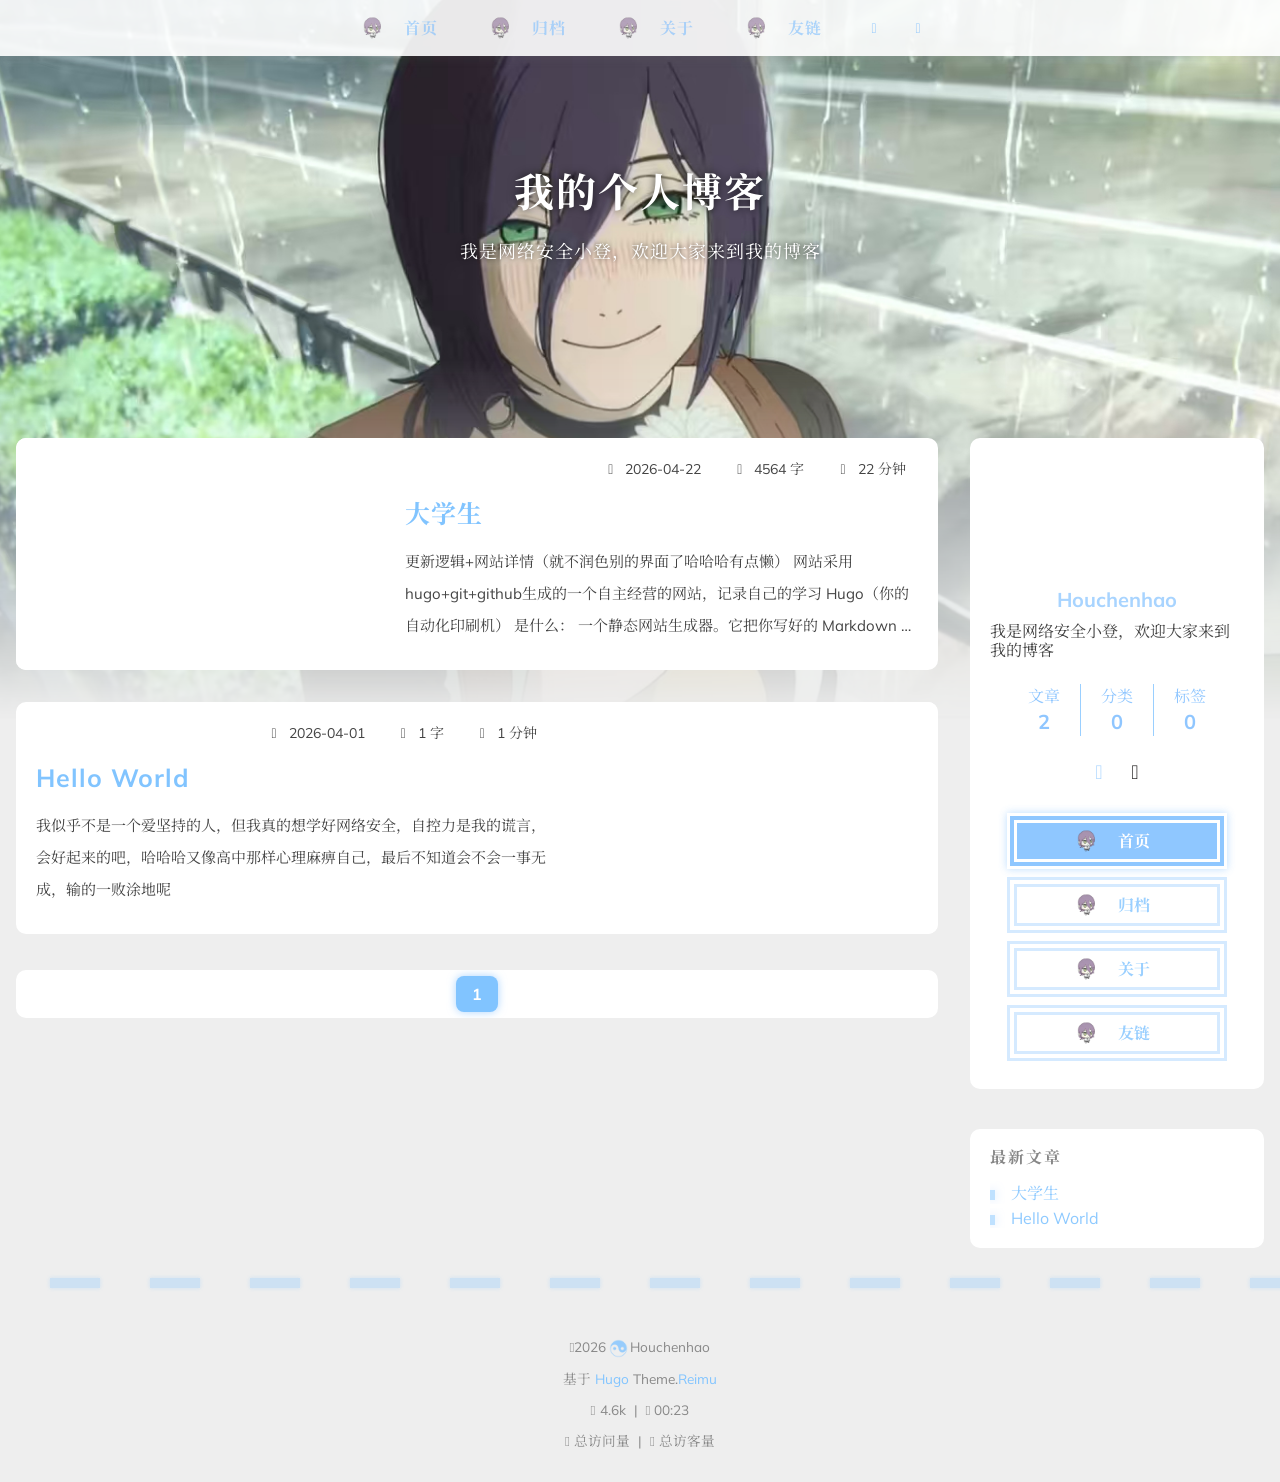
==== commit 886136b8: "更新" ====
--- a/index.html
+++ b/index.html
@@ -48,7 +48,7 @@
   <meta property="article:author" content="Houchenhao" />
   <meta property="article:published_time" content="2026-04-22T00:00:00&#43;00:00" />
   <meta property="article:modified_time" content="2026-04-22T00:00:00&#43;00:00" /><meta name="twitter:card" content="summary" /><meta name="twitter:image" content="https://Houchenhao.github.io/images/banner.jpg" /><link rel="alternate" type="application/rss+xml" href="https://Houchenhao.github.io/index.xml" title="我的个人博客">
-<link rel="shortcut icon" href="/favicon.ico"><link rel="stylesheet" href="/css/main.min.05f496b312ae73d68a1e903943bf746d5c28bcb3ddec90409503ed6ecd7f6a2b.css" /><link
+<link rel="shortcut icon" href="/favicon.ico"><link rel="stylesheet" href="/css/main.min.95b9f30e35e8e2224cc36636166c224b22914fa932ecf76b757f4742198cfcb2.css" /><link
     rel="preload"
     as="style"
     href="https://npm.webcache.cn/photoswipe@5.4.4/dist/photoswipe.css"
@@ -278,7 +278,7 @@
         post-cover right
       "
     ><img
-            data-src="/images/cover6.png"
+            data-src="/images/cover1.jpg"
             data-sizes="auto"
             alt="Hello World"
             class="lazyload"
--- a/css/main.min.95b9f30e35e8e2224cc36636166c224b22914fa932ecf76b757f4742198cfcb2.css
+++ b/css/main.min.95b9f30e35e8e2224cc36636166c224b22914fa932ecf76b757f4742198cfcb2.css
@@ -0,0 +1 @@
+@charset "UTF-8";:root{--footer-icon:url(../images/taichi.png);--top-icon:url(../images/taichi.png);--sponsor-icon:url(../images/taichi.png);--cursor-default:url(../images/cursor/gege.png), auto;--cursor-pointer:url(../images/cursor/gege.png), pointer;--cursor-text:url(../images/cursor/baba.png), text}:root{--red-0:#74b9ff;--red-1:#81c4ff;--red-2:#a8d4ff;--red-3:#c5e3ff;--red-4:#dcef;--red-5:#eef6ff;--red-5-5:#f3f8ff;--red-6:#f7fbff;--grey-9:#888;--grey-7:var(--color-default);--color-archive-year:black;--color-default:#444;--color-border:var(--red-3);--color-link:var(--red-1);--color-background:#eee;--color-code-background:#f8f8f8;--color-header-background:rgba(255, 255, 255, 0.9);--color-footer-background:#fff;--color-mobile-nav-background:#fff;--color-wrap:#fff;--color-sticky:#fff;--color-h2-border:#eee;--color-meta-shadow:var(--red-6);--color-hover-shadow:rgba(120, 120, 120, 0.15);--color-h2-after:var(--red-1);--color-red-6-shadow:rgba(116, 185, 255, 0.6);--color-red-3-shadow:rgba(116, 185, 255, 0.3);--highlight-nav:#f0f4f8;--highlight-scrollbar:#c5d9e8;--highlight-background:#ffffff;--highlight-selection:#dcef;--highlight-foreground:#2d3436;--highlight-comment:#7f8c8d;--highlight-red:#e17055;--highlight-orange:#fdcb6e;--highlight-yellow:#fdcb6e;--highlight-green:#00b894;--highlight-aqua:#0984e3;--highlight-blue:#0984e3;--highlight-purple:#6c5ce7;--highlight-deletion:#e17055;--highlight-deletion-bg:#fde8e8;--highlight-addition:#00b894;--highlight-addition-bg:#e8f8f0;--shadow-meta:0 0 5px 2px var(--color-meta-shadow);--shadow-meta-hover:0 0 6px 4px var(--color-meta-shadow);--shadow-card:0 0 10px 2px var(--color-hover-shadow);--shadow-card-hover:0 0 10px 4px var(--color-hover-shadow);--shadow-red-6-shadow:0 0 8px var(--color-red-6-shadow)}[data-theme=dark]:root{--red-0:var(--red-1);--red-4:rgba(116, 185, 255, 0.5);--red-5:rgba(116, 185, 255, 0.15);--red-5-5:rgba(116, 185, 255, 0.05);--red-6:rgba(116, 185, 255, 0.2);--color-archive-year:#999;--color-default:#999;--color-border:var(--red-5);--color-background:#21252b;--color-code-background:rgba(232, 232, 232, 0.1);--color-header-background:#222222;--color-footer-background:#21252b;--color-mobile-nav-background:#21252b;--color-wrap:#272b30;--color-h2-border:#47474a;--color-meta-shadow:rgba(0, 0, 0, 0.2);--color-hover-shadow:rgba(0, 0, 0, 0.2);--highlight-nav:#1e272e;--highlight-scrollbar:#2d3436;--highlight-background:#1a1a2e;--highlight-selection:#2d3436;--highlight-foreground:#dfe6e9;--highlight-comment:#636e72;--highlight-red:#e17055;--highlight-orange:#fdcb6e;--highlight-yellow:#fdcb6e;--highlight-green:#00b894;--highlight-aqua:#74b9ff;--highlight-blue:#74b9ff;--highlight-purple:#a29bfe;--highlight-deletion:#e17055;--highlight-deletion-bg:#2d1a1a;--highlight-addition:#00b894;--highlight-addition-bg:#1a2d2a}[data-theme=dark] img{filter:brightness(70%)}[data-theme=dark] .pswp__img{opacity:1;filter:none;animation:none}[data-theme=dark] img.lazyloaded{opacity:1;animation:blur-darken .8s ease-in-out forwards!important}@keyframes blur{0%{filter:blur(10px)}to{filter:blur(0)}}@keyframes blur-darken{0%{filter:blur(10px)brightness(70%)}to{filter:blur(0)brightness(70%)}}@keyframes fade-in-blur{0%{opacity:0;filter:blur(10px)}100%{opacity:1;filter:blur(0)}}@keyframes rotate-all{100%{transform:rotate(360deg)}}@keyframes transform-all{100%{transform:translateX(-100px)}}body [data-aos=fade-up]{transform:translate3d(0,30px,0)}body [data-aos=zoom-in]{transform:scale(.8)}[data-aos^=fade],[data-aos^=zoom]{transition-property:all!important}@font-face{font-family:iconfont;src:url(//at.alicdn.com/t/c/font_4552607_a0oqhord1y.woff2)format("woff2");font-display:swap}.archives-tag-list-link:before{font-family:iconfont;content:"\e622"}.archives-category-list-link:before{font-family:iconfont;content:"\e604"}.article-date-link:before{font-family:iconfont;content:"\e606"}.article-category-link:before{font-family:iconfont;content:"\e604"}.article-tag-list-link:before{font-family:iconfont;content:"\e622"}.article-comment-link:before{font-family:iconfont;content:"\e608"}.icon-copyright:before{font-family:iconfont;content:"\e60a"}.icon-brush:before{font-family:iconfont;content:"\e618"}.icon-coffee:before{font-family:iconfont;content:"\e607"}.icon-eye:before{font-family:iconfont;content:"\e60f"}.icon-user:before{font-family:iconfont;content:"\e628"}#main-nav-toggle:before{font-family:iconfont;content:"\e62f"}#nav-rss-link:before{font-family:iconfont;content:"\e61f"}#nav-search-btn:before{font-family:iconfont;content:"\e631"}#nav-sun-btn:before{font-family:iconfont;content:"\e621"}#nav-moon-btn:before{font-family:iconfont;content:"\e617"}#nav-circle-half-stroke-btn:before{font-family:iconfont;content:"\e641"}#nav-language-btn:before{font-family:iconfont;content:"\e642"}.icon-copy:before{font-family:iconfont;content:"\e60c"}.icon-chevron-down:before{font-family:iconfont;content:"\e609"}.icon-check:before{font-family:iconfont;content:"\e636"}.icon-times:before{font-family:iconfont;content:"\e637"}.icon-calendar:before{font-family:iconfont;content:"\e605"}.icon-calendar-plus:before{font-family:iconfont;content:"\e648"}.icon-pencil:before{font-family:iconfont;content:"\e61b"}.icon-clock:before{font-family:iconfont;content:"\e613"}.post-sticky:before{font-family:iconfont;content:"\e627"}.popup-btn-close:before{font-family:iconfont;content:"\e626"}.reimu-search-input-icon:before{font-family:iconfont;content:"\e631"}.ais-pagination--item__previous a:before{font-family:iconfont;content:"\e601"}.ais-pagination--item__next a:before{font-family:iconfont;content:"\e630"}.icon-github:before{content:"\e619"}.icon-email:before{content:"\e63c"}.sidebar-toc-btn:before{font-family:iconfont;content:"\e633"}.sidebar-common-btn:before{font-family:iconfont;content:"\e632"}.sidebar-top .arrow-up:before{font-family:iconfont;content:"\e634"}.icon-link:before{font-family:iconfont;content:"\e639"}.icon-globe:before{font-family:iconfont;content:"\e638"}.icon-creative-commons:before{font-family:iconfont;content:"\e63a"}.icon-taichi:before{font-family:iconfont;content:"\e62b"}.icon-image:before{font-family:iconfont;content:"\e63f"}.icon{font-family:iconfont}html,body,div,span,applet,object,iframe,h1,h2,h3,h4,h5,h6,p,blockquote,pre,a,abbr,acronym,address,big,cite,code,del,dfn,em,img,ins,kbd,q,s,samp,small,strike,strong,sub,sup,tt,var,dl,dt,dd,ol,ul,li,fieldset,form,label,legend,table,caption,tbody,tfoot,thead,tr,th,td{margin:0;padding:0;border:0;outline:0;font-weight:inherit;font-style:inherit;font-family:inherit;font-size:100%;vertical-align:baseline}body{line-height:1;color:#000;background:#fff}ol,ul{list-style:none}table{border-collapse:separate;border-spacing:0;vertical-align:middle}caption,th,td{text-align:left;font-weight:400;vertical-align:middle}a img{border:none}h1,h2,h3,h4,h5,h6{font-weight:700}input,button{margin:0;padding:0}input::-moz-focus-inner,button::-moz-focus-inner{border:0;padding:0}html,body,#container{height:100%;scroll-behavior:smooth;cursor:var(--cursor-default)}body{width:100%;background:var(--color-background);-webkit-text-size-adjust:100%;-webkit-font-smoothing:antialiased;text-size-adjust:100%;font-family:mulish,noto serif sc,mulish,noto serif sc,-apple-system,pingfang sc,microsoft yahei,sans-serif;transition:background 1s;color:var(--color-default);text-autospace:normal}body ::selection{background:var(--red-1);color:#fff}a,.main-nav-icon,.popup-btn-close,button{cursor:var(--cursor-pointer)!important}.site-search input{cursor:var(--cursor-text)!important}#main span:not(button span),#main p:not(button p),#main code,#main kbd,#main input,#main textarea{cursor:var(--cursor-text)!important}#main nav span{cursor:var(--cursor-default)!important}.code-copy,.code-lang,.code-expand{cursor:var(--cursor-pointer)!important}.reimu-powered{cursor:var(--cursor-default)!important}#container{position:relative}.mobile-nav-on{overflow:hidden!important}#wrap{position:absolute;z-index:1;top:0;left:0;height:100%;width:100%;transition:1s;background:var(--color-background)}#main{flex:1;padding:0 20px;max-width:100%;box-sizing:border-box}@media screen and (max-width:959px){#main{min-width:100%}}@media screen and (max-width:767px){#main{padding:0 16px}}#content{position:relative;display:flex;padding-top:8px;align-items:stretch;max-width:1350px;margin:0 auto;overflow:visible}@media screen and (min-width:960px){.sidebar-left #main,.sidebar-right #main{padding:0;width:73%;max-width:calc(100% - 268px - 64px);margin:0 16px}}#content.sidebar-right{flex-direction:row-reverse}#mask{z-index:1000;position:fixed;top:0;left:0;width:100%;height:100%;background:rgba(0,0,0,.3);backdrop-filter:blur(3px);-webkit-backdrop-filter:blur(3px);opacity:1;transition:.3s}#mask.hide{opacity:0;visibility:hidden}#header{min-height:400px;height:35vh;position:relative}#header img{position:absolute;top:0;left:0;width:100%;height:180%;z-index:-2;user-select:none;display:block;object-fit:cover;transition:.3s;-webkit-mask:linear-gradient(to top,transparent,#fff 50%);mask:linear-gradient(to top,transparent,#fff 50%)}@media screen and (max-width:959px){#header img{height:120%}}@media screen and (max-width:767px){#header img{height:100%}}#header-outer{height:100%;position:relative;max-width:100%}[data-theme=dark] #header-nav:hover{background:var(--color-header-background)}#header-nav{position:fixed;top:0;left:0;right:0;display:flex;justify-content:center;background:var(--color-header-background);box-shadow:var(--shadow-card);transition:background 1s,top .3s;z-index:200}#header-nav:hover{background:rgba(255,255,255,.95)}#header-nav.header-nav-hidden{top:-80px}#header-title{font-weight:700;text-align:center;position:absolute;top:50%;margin:-20px 2.5% 0;width:95%;opacity:0;filter:blur(8px);will-change:transform,opacity,filter;animation:fade-in-blur 800ms ease-out 200ms forwards}#logo{text-decoration:none;color:#fff;font-size:40px;font-weight:700;letter-spacing:2px;display:inline-block;transform:translateY(-20%);text-shadow:0 0 .5rem rgba(0,0,0,.7)}@media screen and (max-width:959px){#logo{font-size:36px}}@media screen and (min-width:480px) and (max-width:767px){#logo{font-size:30px}}@media screen and (max-width:479px){#logo{font-size:30px}}#subtitle{text-decoration:none;color:#fff;font-size:18px;font-weight:400;letter-spacing:1px;text-shadow:0 0 5px rgba(0,0,0,.7);width:70%;margin:0 auto;display:block;line-height:1.5}@media screen and (max-width:959px){#subtitle{font-size:16px}}@media screen and (min-width:480px) and (max-width:767px){#subtitle{font-size:14px}}@media screen and (max-width:479px){#subtitle{font-size:13px}}#subtitle-wrap{margin-top:18px}#main-nav{display:flex;align-items:center}.nav-icon{color:var(--red-0);opacity:.8;text-decoration:none;transition:.2s;padding:20px 15px;text-align:center;font-size:14px;width:14px;height:14px;will-change:transform}.nav-icon:hover{opacity:1;transform:scale(1.1)}[data-theme=dark] .main-nav-link,[data-theme=dark] .nav-icon,[data-theme=dark] .main-nav-link-wrap{color:var(--red-2)}.main-nav-link-wrap{color:var(--red-0);opacity:.8;text-decoration:none;transition:.2s;padding:20px 15px;padding:0 15px;display:flex;transition:.3s}.main-nav-link-wrap:hover{opacity:1}@media screen and (max-width:959px){.main-nav-link-wrap{padding:0 10px}}@media screen and (max-width:767px){.main-nav-link-wrap{display:none}}.main-nav-link-wrap:hover .main-nav-icon:before{transform:rotate(90deg)scale(1.1)}.main-nav-link-wrap:hover .main-nav-icon{transform:scale(1.1)}.main-nav-link-wrap:hover .main-nav-icon.rotate{transform:rotate(90deg)scale(1.1)}.main-nav-link{color:var(--red-0);opacity:.8;text-decoration:none;transition:.2s;padding:20px 15px;letter-spacing:1px;font-weight:700;opacity:.7}.main-nav-icon{color:var(--red-0);opacity:.8;text-decoration:none;transition:.2s;padding:20px 15px;padding:15px 5px;display:flex;align-items:center;font-size:24px;font-weight:400;transition:transform .3s,color .3s;will-change:transform}.main-nav-icon.rotate{transform:rotate(90deg)}.main-nav-icon:before{font-size:24px;font-weight:400;transform:rotate(90deg);transition:transform .3s;will-change:transform}#main-nav-toggle{display:none}@media screen and (max-width:767px){#main-nav-toggle{display:block}}#sub-nav,#i18n-nav{display:flex;align-items:center}#nav-sun-btn:before,#nav-moon-btn:before,#nav-circle-half-stroke-btn:before{font-weight:700}#i18n-nav{margin-left:8px}.custom-dropdown{position:relative}.select-selected{padding:14px;color:var(--red-2);cursor:var(--cursor-pointer);font-size:14px;display:flex;align-items:center;justify-content:space-between}.select-items{position:absolute;top:100%;left:0;right:0;border-radius:8px;background-color:var(--color-wrap);margin-top:4px;z-index:1;font-size:14px;box-shadow:var(--shadow-card);interpolate-size:allow-keywords;height:0;overflow:hidden;transition:height .3s ease,opacity .3s ease,transform .3s ease;opacity:0;transform:translateY(-10px);pointer-events:none}.select-items li{list-style:none;padding:10px;cursor:var(--cursor-pointer);color:var(--red-2);transition:1s}.select-items li:hover{color:#fff;background:var(--red-1)}.select-items.show{height:auto;opacity:1;transform:translateY(0);pointer-events:auto}.select-items li.selected{background:var(--red-1);color:#fff}#footer{background-color:linear-gradient(to top,var(--color-footer-background) 50%,transparent);padding:40px 0 20px;color:var(--grey-9);transition:1s}#footer:hover .footer-line{opacity:.5}#footer a{color:var(--color-link);text-decoration:none}#footer a:hover{text-decoration:underline}#footer .footer-beian a{color:var(--grey-9)}.footer-line{margin:20px 0 40px;opacity:.3;width:200%;height:10px;background:linear-gradient(to left,var(--red-1) 50%,transparent 0%)repeat-x 0 0/100px 10px;transition:opacity .3s;animation:transform-all 3s linear infinite;filter:drop-shadow(0 0 2px var(--red-1))}#footer-info{line-height:1.67;font-size:.85em}#footer-info div{margin:8px 0;display:flex;justify-content:center}.icon-brush,.icon-coffee,.icon-eye,.icon-user{margin:0 4px}.footer-info-sep{width:24px;opacity:.8}.footer-info-sep.rotate{animation:rotate-all 3s linear infinite}@supports(-webkit-mask:var(--footer-icon) no-repeat center/80%){.footer-info-sep{background-color:var(--red-1);-webkit-mask:var(--footer-icon)no-repeat center/80%}}@supports(mask:var(--footer-icon) no-repeat center/80%){.footer-info-sep{background-color:var(--red-1);mask:var(--footer-icon)no-repeat center/80%}}@supports not ((mask:var(--footer-icon) no-repeat center/80%) and (-webkit-mask:var(--footer-icon) no-repeat center/80%)){.footer-info-sep{background:var(--footer-icon)no-repeat 50%/80%}}.article-copyright{background:var(--red-5-5);border-left:6px var(--red-4)solid;margin:24px 0;border-radius:10px;transition:.3s;padding:6px 10px;box-shadow:var(--shadow-meta);position:relative;overflow:hidden;word-break:break-all}.article-copyright .icon{margin:0 4px}.article-copyright p{font-size:14px;line-height:2;color:var(--color-default)}.article-copyright p strong{font-weight:700}.article-copyright a{color:var(--color-default);text-decoration:none}.article-copyright a:hover{text-decoration:underline}.article-copyright-bg{font-size:120px;color:var(--red-3);opacity:.2;position:absolute;right:-15px;bottom:-40px}.archives-outer-wrap{background:var(--color-wrap);border-radius:10px;padding:16px 0}.archives-wrap{padding:20px 36px}.archives-wrap:hover .archive-year-wrap:after{width:3em}@media screen and (max-width:767px){.archives-wrap{padding:20px 16px}}.archive-year-wrap{margin-bottom:32px;position:relative}.archive-year-wrap:before{content:"";width:100%;border-bottom:1px solid var(--color-h2-border);position:absolute;bottom:-15px;transition:1s}.archive-year-wrap:after{content:"";position:absolute;background:var(--color-h2-after);width:1em;height:7px;bottom:-18px;left:0;border-radius:8px;box-shadow:var(--shadow-red-6-shadow);transition:.3s}.archive-year{text-decoration:none;color:var(--color-archive-year);font-weight:700;font-size:24px}.archive-article{padding:16px 0 16px 24px;display:flex;align-items:center}.archive-article:before{content:"";display:inline-block;vertical-align:middle;width:6px;height:15px;background:var(--color-h2-after);margin:1px 12px 0 -24px;box-shadow:var(--shadow-red-6-shadow);opacity:.5;transition:.2s;flex-shrink:0}.archive-article:hover:before{width:6px;height:6px;border-radius:50%;opacity:1}.archive-article:hover .archive-article-title{opacity:1}.archive-article-date{flex-shrink:0}.archive-article-date a{text-decoration:none}.dt-published{color:var(--grey-9);margin-left:6px}.archive-article-title{display:inline-block;text-decoration:none;font-weight:700;color:var(--red-0);transition:.3s;opacity:.7;margin-left:16px}.tag-wrap,.category-wrap{display:flex;flex-wrap:wrap;padding:10px 36px}.tag-wrap a,.category-wrap a{text-decoration:none}@media screen and (max-width:767px){.tag-wrap,.category-wrap{padding:10px 16px}}.archives-tag-list-item,.archives-category-list-item{display:flex;text-transform:uppercase;background:var(--red-5);border-radius:8px;padding:8px 16px;margin:6px;box-shadow:var(--shadow-meta)}.archives-tag-list-link,.archives-category-list-link{color:var(--red-1);font-size:12px}.archives-tag-list-link:before,.archives-category-list-link:before{margin-right:8px}.archives-category-list-item{background:var(--red-5-5);padding:10px 20px}.archives-category-list-link{font-size:14px}.archives-category-list-link:before{font-weight:700}.post-link{position:absolute;top:0;left:0;width:100%;height:100%}.post-wrap{width:100%;height:232px;margin-bottom:32px;position:relative;border-radius:10px;background:var(--color-wrap);display:flex;transition:.3s}@media screen and (max-width:767px){.post-wrap{flex-direction:column!important;height:400px;margin-bottom:20px}}.post-wrap.right{flex-direction:row-reverse}[data-theme=dark] .post-wrap-left,[data-theme=dark] .post-wrap-right{box-shadow:var(--shadow-card)}.post-wrapper{border-radius:10px;transition:.3s}.post-wrapper .aos-animate{transition-property:initial!important}@media screen and (min-width:768px){.post-wrapper .aos-animate:hover{box-shadow:var(--shadow-card-hover)}}.post-wrapper img{will-change:transform}@media screen and (min-width:768px){.post-wrapper:hover{transform:scale(1.01)}.post-wrapper:hover img{transform:scale(1.05)}}.post-info{height:100%;width:100%;padding:20px;overflow:hidden;box-sizing:border-box}.post-meta{display:flex;justify-content:flex-end;margin:4px 0}.post-meta span{font-size:14px;color:var(--grey-7);margin:0 12px;white-space:nowrap;text-overflow:ellipsis;overflow:hidden}@media screen and (max-width:767px){.post-meta span{margin:0 8px}}.post-article{display:-webkit-box;-webkit-box-orient:vertical;-webkit-line-clamp:3;line-clamp:3;overflow:hidden;line-height:32px;font-size:15px;color:var(--grey-7)}.post-article a{color:var(--color-link)}.post-cover{width:40%;position:relative;overflow:hidden;min-height:95px;background-color:var(--color-wrap);flex-shrink:0;pointer-events:none}@media screen and (max-width:767px){.post-cover{width:100%;height:45%}}.post-cover img{display:block;opacity:0;transition:.2s;position:absolute;left:0;top:0;object-fit:cover;width:100%;height:100%}.post-cover img.lazyloaded{opacity:1;animation:blur .8s forwards}@media screen and (min-width:768px){.post-cover.left{border-radius:10px 0 0 10px;-webkit-clip-path:polygon(0 0,92% 0%,100% 100%,0% 100%);clip-path:polygon(0 0,92% 0%,100% 100%,0% 100%)}}@media screen and (max-width:767px){.post-cover.left{border-radius:10px 10px 0 0}}@media screen and (min-width:768px){.post-cover.right{border-radius:0 10px 10px 0;-webkit-clip-path:polygon(0 0,100% 0%,100% 100%,8% 100%);clip-path:polygon(0 0,100% 0%,100% 100%,8% 100%)}}@media screen and (max-width:767px){.post-cover.right{border-radius:10px 10px 0 0}}.post-title{padding:20px 0;color:var(--color-link);font-size:25px;letter-spacing:1px;white-space:nowrap;overflow:hidden;text-overflow:ellipsis;transition:color .3s}.post-sticky{position:absolute;display:flex;justify-content:center;align-items:center;top:0;left:0;width:70px;height:35px;background:var(--color-sticky);color:var(--red-1);font-weight:700;font-size:15px;z-index:1;transition:.3s;border-top-left-radius:10px;border-bottom-right-radius:10px}.post-sticky:before{margin-right:4px}#page-nav{margin:36px auto;background:var(--color-wrap);border-radius:10px;text-align:center;color:var(--grey-9);overflow:hidden;transition:1s}#page-nav:hover{box-shadow:var(--shadow-card)}#page-nav a,#page-nav span{padding:10px 16px}#page-nav a{color:var(--grey-9);text-decoration:none;transition:.2s}#page-nav a:hover{background:var(--red-2);box-shadow:var(--shadow-red-6-shadow);color:#fff}#page-nav .prev{float:left;padding:16px}#page-nav .next{float:right;padding:16px}#page-nav .page-number{display:inline-block;border-radius:8px;margin:6px}@media screen and (max-width:479px){#page-nav .page-number{display:none}}#page-nav .current{background:var(--red-1);color:#fff;font-weight:700;box-shadow:var(--shadow-red-6-shadow)}@media screen and (max-width:479px){#page-nav .current{display:inline-block}}.hr-line{margin:12px 36px;opacity:.3;height:4px;background-image:linear-gradient(to right,var(--red-0) 50%,transparent 0%);background-size:50px 4px;background-repeat:repeat-x;filter:drop-shadow(0 0 2px var(--red-1));transition:opacity .3s,color .3s}.hr-line:hover{opacity:.5}@media screen and (max-width:767px){.hr-line{margin:12px 16px}}.article-inner{background:var(--color-wrap);border-radius:10px;display:flow-root;transition:.3s}.article-meta{display:flex;flex-direction:column;padding:20px 36px 0}@media screen and (max-width:767px){.article-meta{padding:20px 16px 0}}.article-summary{margin:0 0 20px!important}.article-date{display:flex}.article-date-link{font-size:14px;color:var(--red-1);background:var(--red-5);border-radius:8px;padding:10px 20px;margin:0 12px 16px 0;box-shadow:var(--shadow-meta);transition:.3s}.article-date-link:before{margin-right:8px}.article-entry{overflow:hidden;color:var(--color-default);padding:0 36px}.article-entry h1{font-size:2.25em}.article-entry h2{font-size:1.75em;position:relative}.article-entry h2:before{content:"";position:absolute;width:100%;border-bottom:1px solid var(--color-h2-border);bottom:-15px;box-sizing:unset;transition:1s}.article-entry h2:after{content:"";position:absolute;background:var(--color-h2-after);width:1em;height:7px;bottom:-18px;left:0;border-radius:8px;box-shadow:var(--shadow-red-6-shadow);transition:.3s}.article-entry h2:hover:after{width:3em}.article-entry h3{font-size:1.5em}.article-entry h4{font-size:1.25em}.article-entry h5{font-size:1em}.article-entry h6{font-size:1em;color:var(--grey-9)}.article-entry hr{margin:12px 0;opacity:.3;height:4px;background-image:linear-gradient(to right,var(--red-0) 50%,transparent 0%);background-size:50px 4px;background-repeat:repeat-x;border:none;filter:drop-shadow(0 0 2px var(--red-1));transition:opacity .3s,color .3s}.article-entry hr:hover{opacity:.5}.article-entry strong{font-weight:700}.article-entry em,.article-entry cite{font-style:italic}.article-entry sup,.article-entry sub{font-size:.75em;line-height:0;position:relative;vertical-align:baseline}.article-entry sup{top:-.5em}.article-entry sub{bottom:-.2em}.article-entry small{font-size:.85em}.article-entry acronym,.article-entry abbr{text-decoration:none;border-bottom:1px dotted}.article-entry ul,.article-entry ol,.article-entry dl{margin:0 20px;line-height:1.67}.article-entry ul ul,.article-entry ul ol,.article-entry ol ul,.article-entry ol ol{margin-top:0;margin-bottom:0}.article-entry ul{list-style:disc}.article-entry ol{list-style:decimal}.article-entry dt{font-weight:700}.article-entry:before,.article-entry:after{content:"";display:table}.article-entry:after{clear:both}@media screen and (max-width:767px){.article-entry{padding:0 16px}}.article-entry p,.article-entry table{line-height:1.67;margin:16px 0}.article-entry h1,.article-entry h2,.article-entry h3,.article-entry h4,.article-entry h5,.article-entry h6{font-weight:700;line-height:1.2em;margin:1.2em 0 .75em;word-wrap:break-word}.article-entry h1 a.header-anchor,.article-entry h2 a.header-anchor,.article-entry h3 a.header-anchor,.article-entry h4 a.header-anchor,.article-entry h5 a.header-anchor,.article-entry h6 a.header-anchor{font-family:iconfont;opacity:.5;margin-right:4px;transition:.3s}.article-entry h1 a.header-anchor:hover,.article-entry h2 a.header-anchor:hover,.article-entry h3 a.header-anchor:hover,.article-entry h4 a.header-anchor:hover,.article-entry h5 a.header-anchor:hover,.article-entry h6 a.header-anchor:hover{opacity:.8;text-decoration:none!important}.article-entry h2{margin-bottom:40px}.article-entry a{color:var(--color-link);text-decoration:none;word-break:break-word}.article-entry a:hover{text-decoration:underline}.article-entry a:not( h1 a,h2 a,h3 a,h4 a,h5 a,h6 a,.code-figcaption-bottom a,.post-link-card a,.friend-item-wrap a,:has(code),a.article-gallery-item,.nav-tabs a )::after,.article-entry .code-figcaption-bottom.has-link a::after{font-family:iconfont;content:"\e639";font-size:.5em;margin:0 .5em;vertical-align:middle;font-style:normal}.article-entry a:not(h1 a,h2 a,h3 a,h4 a,h5 a,h6 a,.code-figcaption-bottom a) code::after{font-family:iconfont;content:"\e639";font-size:.5em;margin:0 .5em;vertical-align:middle;font-style:normal}.article-entry li{margin:4px 0}.article-entry li:hover::marker{transition:color .2s;color:var(--red-1)}.article-entry img{opacity:0;transition:.3s}.article-entry img,.article-entry video{max-width:100%;height:auto;display:block;margin:auto;border-radius:10px}.article-entry img.lazyloaded{opacity:1;animation:blur .8s ease-in-out forwards}.article-entry iframe{border:none;border-radius:10px}.article-entry table{width:100%;border-collapse:collapse;border-spacing:0}.article-entry div.table-wrapper{overflow-x:auto;width:100%}.article-entry div.table-wrapper table{width:max-content;min-width:100%}.article-entry div.table-wrapper::-webkit-scrollbar{width:8px;height:8px}.article-entry th{font-weight:700;border-bottom:3px solid var(--color-border);padding-bottom:8px}.article-entry td{border-bottom:1px solid var(--color-border);padding:8px 0}.article-entry blockquote{background:var(--red-5-5);border-left:6px var(--red-4)solid;margin:28px 0;border-radius:10px;transition:.3s;display:flow-root;padding:0 12px;box-shadow:var(--shadow-meta)}.article-entry blockquote:hover{box-shadow:var(--shadow-meta-hover)}.article-entry blockquote footer{font-size:14px;margin:24px 0}.article-entry blockquote footer cite:before{content:"—";padding:0 8px}.article-entry details{padding:16px 12px;border-radius:10px;background-color:var(--red-5-5);box-shadow:var(--shadow-meta);transition:.3s}.article-entry details:hover{box-shadow:var(--shadow-meta-hover)}.article-entry summary{font-size:1.1em;font-weight:700;cursor:var(--cursor-pointer)!important;padding:8px;border:none;border-radius:8px;transition:.3s}.article-entry summary:hover{background-color:var(--red-5)}.article-entry details[open] summary{background-color:var(--red-5)}.article-entry details[open] summary:hover{background-color:var(--red-5)}.article-entry details .details-content{margin:20px 0 0;padding:12px;background-color:var(--color-footer-background);border-radius:8px;transition:.3s}.article-entry p,.article-entry ul,.article-entry dl{word-wrap:break-word}.article-more-link a{display:inline-block;line-height:1;padding:10px 20px;border-radius:8px;background:var(--red-5);color:var(--red-1);text-decoration:none;box-shadow:var(--shadow-meta);transition:.3s}.article-more-link a:after{margin-right:0!important}.article-more-link a:hover{background:var(--color-link);color:#fff;text-decoration:none}.article-footer{font-size:14px;margin:0 36px 20px}.article-footer:before,.article-footer:after{content:"";display:table}.article-footer:after{clear:both}@media screen and (max-width:767px){.article-footer{margin:0 16px 20px}}.article-footer:hover .article-footer:before{opacity:.5}.article-footer:before{content:"";display:block;margin-top:12px;opacity:.3;height:4px;background-image:linear-gradient(to right,var(--red-0) 50%,transparent 0%);background-size:50px 4px;background-repeat:repeat-x;filter:drop-shadow(0 0 2px var(--red-1));transition:.3s}.article-footer a{text-decoration:none}.article-category-link,.article-tag-list-link,.article-comment-link,.article-visitor-link{color:var(--red-1);margin-top:20px}.article-tag-list-item{float:left;text-decoration:none;text-transform:uppercase;background:var(--red-5);border-radius:8px;padding:8px 16px;margin-top:20px;margin-right:12px;box-shadow:var(--shadow-meta)}.article-category-link:before,.article-tag-list-link:before{margin-right:8px}.article-comment-link{float:right;background:var(--red-5);margin-left:12px;border-radius:8px;padding:8px 16px}.article-comment-link:before{margin-right:8px}.article-visitor-link{float:right;font-size:14px;background:var(--red-5);border-radius:8px;margin-left:12px;padding:8px 16px}#article-nav{margin-top:12px;display:flex;flex-direction:column;border-radius:10px;overflow:hidden}@media screen and (min-width:768px){#article-nav{flex-direction:row}}.article-nav-link-wrap{color:#fff;position:relative;flex:1;display:flex;flex-direction:column;justify-content:center;padding:0 20px;opacity:.9;transition:opacity .3s;height:150px;min-height:150px;flex-shrink:0}.article-nav-link-wrap a,.article-nav-link-wrap img{position:absolute;top:0;left:0;width:100%;height:100%;filter:brightness(70%)}.article-nav-link-wrap img{display:block;opacity:0;object-fit:cover;z-index:-1}.article-nav-link-wrap img.lazyloaded{opacity:1}.article-nav-link-wrap:hover{opacity:1}.article-nav-link-wrap.right{align-items:flex-end}.article-nav-caption{text-transform:uppercase;letter-spacing:2px;font-weight:700;text-shadow:0 0 .5rem rgba(0,0,0,.7)}.article-nav-title{font-size:20px;line-height:1.2;margin-top:16px;text-shadow:0 0 .5rem rgba(0,0,0,.7);-webkit-line-clamp:3;line-clamp:3;display:-webkit-box;-webkit-box-orient:vertical;overflow:hidden}.article-gallery{position:relative}.article-gallery-photos{position:relative;overflow:hidden}.article-gallery-img{display:none;max-width:100%}.article-gallery-img:first-child{display:block}.article-gallery-img.loaded{position:absolute;display:block}.article-gallery-img img{display:block;max-width:100%;margin:0 auto}.katex-display{overflow-x:auto;overflow-y:hidden}.katex-display::-webkit-scrollbar{display:none}.katex{width:calc(100% - 2px)}.katex-html{padding:4px}.katex-html .base{margin:0 auto}.katex-html:has(span.tag){display:flex!important}.katex-display>.katex>.katex-html>.tag{position:relative!important;float:right;margin-left:.25rem}mjx-container{display:inline-grid;overflow-x:auto;overflow-y:hidden;max-width:100%;min-width:auto!important}mjx-container::-webkit-scrollbar{display:none}.article-entry .mermaid{background:0 0}.article-entry pre,.article-entry code,.article-entry kbd{font-family:menlo,monaco,consolas,monospace,menlo,monaco,consolas,monospace,menlo,monaco,consolas,monospace;font-size:15px;transition:.3s;word-break:break-word}.article-entry code,.article-entry kbd{background:var(--color-code-background);padding:1px 4px;border-radius:6px;color:var(--color-link)}.article-entry pre{background:var(--highlight-background);padding:0 20px 16px;border-radius:10px;color:var(--highlight-foreground);line-height:23.38px;border-radius:0}.article-entry pre code{background:0 0;text-shadow:none;color:var(--highlight-foreground);padding:0}.article-entry div.highlight{background:var(--highlight-background);padding:0 20px 16px;border-radius:10px;color:var(--highlight-foreground);line-height:23.38px;margin:16px 0;transition:.3s;interpolate-size:allow-keywords;box-shadow:var(--shadow-card)}.article-entry div.highlight.code-closed pre{height:0;opacity:0;overflow:hidden}.article-entry div.highlight:hover{box-shadow:var(--shadow-card-hover)}.article-entry div.highlight ::-webkit-scrollbar{width:8px;height:8px;background-color:initial}.article-entry div.highlight ::-webkit-scrollbar-track{border-radius:10px;background-color:initial}.article-entry div.highlight ::-webkit-scrollbar-thumb{border-radius:10px;background-color:var(--highlight-scrollbar)}.article-entry div.highlight pre{border:none;margin:0;padding:0;border-radius:0}.article-entry div.highlight table{margin:0;table-layout:fixed}.article-entry div.highlight td{border:none;padding:0}.article-entry div.highlight tr td:first-of-type{width:36px;text-align:right;padding-right:12px;vertical-align:top;box-sizing:border-box}.article-entry div.highlight tr td:first-of-type pre code{color:#666;font-size:14px;line-height:23.38px}.article-entry div.highlight tr td:last-of-type{overflow:auto}.article-entry div.highlight>pre{overflow:auto}.code-area{width:100%;overflow:auto;transition:.3s}.code-figcaption{width:100%;display:flex;justify-content:space-between;height:40px;align-items:center;flex-shrink:0;background:linear-gradient(to right,transparent 0%,var(--highlight-nav) 20%,var(--highlight-nav) 80%,transparent 100%);margin-bottom:10px}.code-decoration{width:70px}.code-decoration:after{content:" ";position:absolute;border-radius:50%;background:#ff5f56;width:12px;height:12px;box-shadow:20px 0 #ffbd2e,40px 0 #27c93f}.code-figcaption-bottom{font-size:14px;color:var(--highlight-comment);line-height:1;display:flow-root}.code-name{float:left}.code-link{float:right}.code-left-wrap,.code-right-wrap{display:flex}.code-copy{margin:5px;z-index:1;filter:invert(50%);color:#fff;transition:.3s}.code-copy:hover{opacity:.7}.code-lang{margin:5px;line-height:0;font-weight:700;z-index:1;filter:invert(50%);user-select:none;--webkit-user-select:none}.code-expand{margin:5px;filter:invert(50%);z-index:1;transition:.3s;transform:rotate(0);color:#fff}.code-expand:hover{opacity:.7}.code-closed .code-expand{transform:rotate(-180deg)!important;transition:.3s}.chroma .s,.chroma .sa,.chroma .sb,.chroma .sc,.chroma .dl,.chroma .sd,.chroma .s2,.chroma .se,.chroma .sh,.chroma .si,.chroma .sx,.chroma .sr,.chroma .s1,.chroma .ss{color:var(--highlight-green)}.chroma .m,.chroma .mb,.chroma .mf,.chroma .mh,.chroma .mi,.chroma .il,.chroma .mo{color:var(--highlight-orange)}.chroma .c,.chroma .ch,.chroma .cm,.chroma .c1,.chroma .cs,.chroma .cp,.chroma .cpf{color:var(--highlight-comment)}.chroma .k,.chroma .kc,.chroma .kd,.chroma .kn,.chroma .kp,.chroma .kr,.chroma .kt{color:var(--highlight-purple)}.chroma .nb,.chroma .nl,.chroma .nt{color:var(--highlight-orange)}.chroma .n,.chroma .na,.chroma .nc,.chroma .no,.chroma .nd,.chroma .ni,.chroma .ne,.chroma .fm,.chroma .nn,.chroma .nx,.chroma .py{color:var(--highlight-comment)}.chroma .hl{background-color:var(--highlight-selection)}.chroma .lnt,.chroma .ln{white-space:pre;-webkit-user-select:none;user-select:none}.chroma .hl:has(.lnt){background-color:inherit}.chroma .gd{color:var(--highlight-deletion);background:var(--highlight-deletion-bg)}.chroma .gi{color:var(--highlight-addition);background:var(--highlight-addition-bg)}#copy-tooltip,#lang-tooltip{pointer-events:none;opacity:0;transition:all .2s ease;position:fixed;top:50%;left:50%;z-index:999;transform:translate(-50%,-50%);color:#fff;background:rgba(0,0,0,.5);padding:12px 16px;border-radius:8px}.sponsor-wrapper{display:flex;justify-content:center;flex-direction:column;align-items:center;margin:8px 0 4px}.sponsor-title{font-size:18px;letter-spacing:2px;color:var(--color-link);opacity:.8;text-decoration:none;transition:opacity .2s;display:block;padding:10px 0;font-weight:700;user-select:none;word-break:break-word}.sponsor-icon{width:30px;margin:0 10px;opacity:.8}.sponsor-icon.rotate{animation:rotate-all 3s linear infinite}@supports(-webkit-mask:var(--sponsor-icon) no-repeat center/80%){.sponsor-icon{background-color:var(--red-1);-webkit-mask:var(--sponsor-icon)no-repeat center/80%}}@supports(mask:var(--sponsor-icon) no-repeat center/80%){.sponsor-icon{background-color:var(--red-1);mask:var(--sponsor-icon)no-repeat center/80%}}@supports not ((mask:var(--sponsor-icon) no-repeat center/80%) and (-webkit-mask:var(--sponsor-icon) no-repeat center/80%)){.sponsor-icon{background:var(--sponsor-icon)no-repeat 50%/80%}}.sponsor-button{margin:8px 48px;display:flex;position:relative;width:fit-content;justify-content:center;border:10px var(--color-red-3-shadow)double;transition:border .5s;cursor:var(--cursor-pointer)!important}.sponsor-button:hover{border-color:var(--color-h2-after)}.sponsor-button:hover+.sponsor-tip{opacity:.8}.sponsor-button.active{border-color:var(--color-h2-after)}.sponsor-tip{transition:opacity .2s;color:var(--color-link);opacity:0;font-size:14px;font-weight:700;letter-spacing:1px}.sponsor-tip.active{opacity:.8}.sponsor-qr{display:flex;interpolate-size:allow-keywords;gap:4px;width:100%;flex-wrap:wrap;justify-content:center;margin-top:8px;height:0;overflow:hidden;transition:height .3s ease,opacity .3s ease,transform .3s ease;opacity:0;transform:translateY(-10px)}.sponsor-qr.active{height:auto;opacity:1;transform:translateY(0)}.sponsor-qr-image-wrapper{display:flex;flex-direction:column;align-items:center}.sponsor-qr-name{font-size:14px;opacity:.9;color:var(--color-default);margin-top:8px}#comments{background:var(--color-wrap);padding:20px 36px;border-radius:10px;margin:12px 0}@media screen and (max-width:767px){#comments{padding:20px 16px}}#comments a{color:var(--color-link)}#comments .comment-header{display:flex;flex-direction:column;width:100%}#comments .comment-header .comment-title{margin:0 0 12px;width:100%;text-align:center;color:var(--color-default)}#comments .comment-header .comment-selector{width:100%;display:flex;justify-content:flex-end;margin-bottom:16px}#comments .comment-header .comment-selector-wrap{display:flex;overflow:hidden;border-radius:8px}#comments .comment-header .comment-selector-wrap .selector-item{font-size:14px;color:#555;background-color:#c9ccd0;transition:.3s;padding:4px;cursor:var(--cursor-pointer)!important;font-weight:700}#comments .comment-header .comment-selector-wrap .selector-item span{cursor:var(--cursor-pointer)!important}[data-theme=dark] #comments .comment-header .comment-selector-wrap .selector-item{color:#ccc;background-color:#555}#comments .comment-header .comment-selector-wrap .selector-item:hover{background-color:var(--red-4)}#comments .comment-header .comment-selector-wrap .selector-item.active{color:#fff;background-color:var(--red-1)}.giscus-comment{width:auto}@media screen and (min-width:960px){#mobile-nav{display:none}}@media screen and (max-width:959px){#mobile-nav{position:fixed;top:0;left:-280px;width:280px;height:100%;background:var(--color-mobile-nav-background);z-index:1001;transition:.3s;overflow:auto}#mobile-nav::-webkit-scrollbar{width:8px;height:8px}.mobile-nav-on #mobile-nav{left:0}}#mobile-nav .sidebar-wrap{background:var(--color-mobile-nav-background);max-height:calc(100vh - 100px)}.friend-wrap{display:flex;flex-wrap:wrap;gap:20px;padding:16px 0}@media screen and (max-width:767px){.friend-wrap{gap:16px}}.friend-item-wrap{width:calc(50% - 10px);padding:8px;background:var(--color-wrap);box-shadow:var(--shadow-card);border-radius:10px;position:relative;display:flex;transition:.3s;box-sizing:border-box}.friend-item-wrap:hover{transform:scale(1.015);box-shadow:var(--shadow-card-hover)}@media screen and (max-width:767px){.friend-item-wrap{width:100%}}.friend-item-wrap a{position:absolute;width:100%;height:100%;top:0;left:0}.friend-icon-wrap{height:70px;width:70px;padding-right:20px;pointer-events:none;flex-shrink:0}.friend-icon-wrap img{width:100%;height:100%;border-radius:8px;object-fit:cover;opacity:0;transition:opacity .2s;box-shadow:var(--shadow-card)}.friend-icon-wrap img.lazyloaded{opacity:1;animation:blur .8s forwards}.friend-info-wrap{display:flex;justify-content:center;flex-direction:column;overflow:hidden}.friend-info-wrap div{overflow:hidden;text-overflow:ellipsis}.friend-name{color:var(--red-2);font-size:18px;font-weight:700;white-space:nowrap;padding:4px 0}.friend-desc{color:var(--grey-9);font-size:14px;-webkit-line-clamp:2;line-clamp:2;display:-webkit-box;-webkit-box-orient:vertical;margin:4px 0}.post-link-card-wrap{display:flex;justify-content:center;margin:20px 0}.post-link-card{display:flex;padding:8px;border-radius:10px;overflow:hidden;position:relative;transition:.3s;box-shadow:var(--shadow-card);width:60%}@media screen and (max-width:767px){.post-link-card{width:95%}}.post-link-card:hover{transform:scale(1.015);box-shadow:var(--shadow-card-hover)}.post-link-card a{position:absolute;width:100%;height:100%;top:0;left:0}.post-link-card-cover-wrap{height:70px;width:70px;padding-right:20px;flex-shrink:0;pointer-events:none}.post-link-card-cover-wrap img{width:100%;height:100%;border-radius:8px;object-fit:cover;box-shadow:var(--shadow-card)}.post-link-card-cover-wrap.auto{background:var(--color-background);display:flex;align-items:center;justify-content:center;border-radius:8px;padding-right:0;margin-right:20px}.post-link-card-cover-wrap .icon-globe{font-size:40px}@media screen and (max-width:767px){.post-link-card-cover-wrap{display:none!important}}.post-link-card-item-wrap{display:flex;flex-direction:column;justify-content:center;overflow:hidden;gap:4px}.post-link-card-item-wrap div{padding:4px 0;text-overflow:ellipsis;white-space:nowrap;overflow:hidden}.post-link-card-title{font-size:18px;font-weight:700;color:var(--red-1)}.post-link-card-excerpt{font-size:14px;color:var(--grey-9)}.post-link-card-excerpt .icon-link{font-size:12px;margin-right:4px}#sidebar{display:none}.sidebar-left #sidebar,.sidebar-right #sidebar{display:block}@media screen and (max-width:959px){.sidebar-left #sidebar,.sidebar-right #sidebar{display:none}}@media screen and (min-width:960px){.sidebar-left #sidebar,.sidebar-right #sidebar{width:23%;min-width:268px;margin:0 16px;height:inherit}}[data-theme=dark] .sidebar-wrap{box-shadow:var(--shadow-card)}[data-theme=dark] #mobile-nav .sidebar-wrap{box-shadow:0 0}.sidebar-wrapper-container{display:flex;flex-direction:column}.sidebar-wrapper-container.sticky{max-height:calc(100vh - 40px);position:sticky;top:20px}.sidebar-wrapper{transition:.3s;flex:1;min-height:0;display:flex}.sidebar-wrapper .aos-animate{transition-property:initial!important}.sidebar-wrapper .aos-animate:hover{box-shadow:var(--shadow-card-hover)}.sidebar-wrap{width:100%;border-radius:10px;background:var(--color-wrap);display:flex;flex-direction:column;justify-content:center;align-items:center;transition:.3s;interpolate-size:allow-keywords;flex:1;min-height:0}.sidebar-wrap .hidden{display:none}.sidebar-author{display:flex;flex-shrink:0;flex-direction:column;align-items:center}.sidebar-author img{display:block;min-width:100px;min-height:100px;width:100px;height:100px;border-radius:50%;transition:all .3s;opacity:0;object-fit:cover;margin:20px;box-shadow:0 0 15px 5px var(--color-red-6-shadow);will-change:transform}.sidebar-author img:hover{transform:scale(1.05)}.sidebar-author img.lazyloaded{opacity:1;animation:blur .8s forwards}.sidebar-author .sidebar-author-name{font-weight:700;font-size:20px;color:var(--red-2);margin:12px}.sidebar-author .sidebar-description{color:var(--grey-7);margin:0 20px;line-height:1.2}.sidebar-state{display:flex;justify-content:center;padding:24px 0;color:var(--red-0);opacity:.8;transition:opacity .5s,color .5s}.sidebar-state:hover{opacity:1}.sidebar-state>div,.sidebar-state>a{display:flex;flex-direction:column;flex-shrink:0;align-items:center;padding:0 20px}.sidebar-state>div div,.sidebar-state>a div{margin:4px 0}.sidebar-state a{text-decoration:none;color:inherit}.sidebar-state-article{border-right:1px solid var(--red-1)}.sidebar-state-tag{border-left:1px solid var(--red-1)}.sidebar-state-number{font-weight:700;font-size:20px}.sidebar-social{display:flex;flex-shrink:0;justify-content:center;width:70%;flex-wrap:wrap}.sidebar-social div a{position:absolute;top:0;left:0;width:100%;height:100%}.sidebar-social-icon{position:relative;display:flex;justify-content:center;align-items:center;width:36px;height:25px;font:20px iconfont;transition:transform .2s;will-change:transform}.sidebar-social-icon:hover{transform:scale(1.2)}.icon-email{color:var(--red-2)}.icon-github{color:#191717}[data-theme=dark] .icon-github{color:#bc88ff}.sidebar-menu{margin:20px 0;width:100%}.sidebar-menu-link-wrap{display:flex;position:relative;justify-content:center;border:10px var(--color-red-3-shadow)double;transition:border .5s,background .5s,color .5s;width:70%;max-width:200px;margin:8px auto}.sidebar-menu-link-wrap:hover{border:10px var(--color-h2-after)double}.sidebar-menu-link-wrap:hover .sidebar-menu-icon:before{transform:rotate(90deg)scale(1.1)}.sidebar-menu-link-wrap:hover .sidebar-menu-icon{transform:scale(1.1)}.sidebar-menu-link-wrap:hover .sidebar-menu-icon.rotate{transform:rotate(90deg)scale(1.1)}.sidebar-menu-icon{color:var(--color-link);opacity:.8;text-decoration:none;transition:opacity .2s,color .2s;display:block;padding:10px 15px;font-weight:700;font-size:24px;font-weight:400;transition:transform .3s,color .3s,opacity .3s;will-change:transform;pointer-events:none;padding:5px;display:flex;align-items:center}.sidebar-menu-icon.rotate{transform:rotate(90deg)}.sidebar-menu-icon:before{font-size:24px;font-weight:400;transform:rotate(90deg);transition:transform .3s;will-change:transform}.sidebar-menu-link-dummy{position:absolute;width:100%;height:100%;top:0;left:0}.sidebar-menu-link{color:var(--color-link);opacity:.8;text-decoration:none;transition:opacity .2s,color .2s;display:block;padding:10px 15px;font-weight:700;pointer-events:none}.link-active{background:var(--red-0);border:10px var(--color-wrap)double;box-shadow:var(--shadow-red-6-shadow);opacity:.8}.link-active:hover{opacity:1}.link-active .sidebar-menu-link{color:#fff;opacity:1}.link-active .sidebar-menu-icon{opacity:1;color:#fff}.sidebar-toc-wrapper{color:var(--color-link);flex:1;min-height:0;overflow:auto}.sidebar-toc-wrapper::-webkit-scrollbar{width:8px;height:8px}.sidebar-toc-wrapper a{color:var(--color-link);text-decoration:none;opacity:.8;transition:.3s}.sidebar-toc-wrapper a:hover{color:var(--red-0)}.sidebar-toc-wrapper ul,.sidebar-toc-wrapper ol{margin-left:16px;list-style:none}.sidebar-toc-wrapper nav>ol,.sidebar-toc-wrapper nav>ul{margin-left:0}.sidebar-toc-wrapper li{margin:8px 0;padding:1px 0}.sidebar-toc-wrapper li:before{content:"";width:5px;height:10px;background:var(--color-h2-after);display:inline-block;vertical-align:middle;margin-right:12px;box-shadow:var(--shadow-red-6-shadow);opacity:.5;transition:.3s}.sidebar-toc-wrapper li:hover:before{width:5px;height:5px;border-radius:50%;opacity:1}.sidebar-toc-wrapper nav>ul ul,.sidebar-toc-wrapper nav>ol ol{transform:scaleY(0);height:0;overflow:hidden;transition:.3s;transform-origin:top}.sidebar-toc-wrapper nav>ul ul>li:last-child,.sidebar-toc-wrapper nav>ol ol>li:last-child{margin-bottom:0}.sidebar-toc-wrapper .active>ul,.sidebar-toc-wrapper .current>ul,.sidebar-toc-wrapper .active>ol,.sidebar-toc-wrapper .current>ol{height:auto;transform:scaleY(1)}.sidebar-toc-wrapper .active>a,.sidebar-toc-wrapper .current>a{color:var(--red-0);opacity:1}.sidebar-toc-wrapper li{overflow:hidden;text-overflow:ellipsis;white-space:nowrap}.toc-title{letter-spacing:2px;color:var(--grey-9);line-height:1em;font-weight:700;padding:10px 0 12px}.sidebar-btn-wrapper{display:flex;justify-content:center}.sidebar-btn-wrapper .sidebar-toc-btn,.sidebar-btn-wrapper .sidebar-common-btn{display:flex;justify-content:center;align-items:center;width:40px;height:40px;background:var(--red-3);color:#fff;font-weight:700;box-shadow:var(--shadow-red-6-shadow);border-radius:8px;margin:20px;transition:.3s;will-change:transform}.sidebar-btn-wrapper .sidebar-toc-btn:hover,.sidebar-btn-wrapper .sidebar-common-btn:hover{transform:scale(1.05)}[data-theme=dark] .sidebar-btn-wrapper .sidebar-toc-btn,[data-theme=dark] .sidebar-btn-wrapper .sidebar-common-btn{filter:brightness(.8)}.sidebar-btn-wrapper .current{background:var(--red-1)}.sidebar-common-sidebar{display:flex;flex-direction:column;width:100%;align-items:center;overflow-y:auto;flex:1;min-height:0}.sidebar-common-sidebar::-webkit-scrollbar{width:8px;height:8px}.sidebar-toc-sidebar{width:100%;flex:1;min-height:0;padding:10px 20px 0;box-sizing:border-box;display:flex;flex-direction:column}:root{--color-info-bg:hsl(210, 90%, 96%);--color-info-text:hsl(210, 100%, 40%);--color-info-shadow:hsl(210, 100%, 98%);--color-warning-bg:hsl(40, 100%, 94%);--color-warning-text:hsl(34, 94%, 35%);--color-warning-shadow:hsl(40, 100%, 98%);--color-danger-bg:hsl(0, 100%, 97%);--color-danger-text:hsl(356, 72%, 45%);--color-danger-shadow:hsl(0, 100%, 98%);--color-tip-bg:hsl(138, 76%, 96%);--color-tip-text:hsl(152, 95%, 28%);--color-tip-shadow:hsl(138, 100%, 98%);--color-important-bg:hsl(270, 80%, 96%);--color-important-text:hsl(270, 80%, 45%);--color-important-shadow:hsl(270, 80%, 98%)}[data-theme=dark]:root{--color-info-bg:hsl(210, 30%, 25%);--color-info-text:hsl(210, 80%, 70%);--color-info-shadow:hsl(210, 30%, 16%);--color-warning-bg:hsl(40, 30%, 25%);--color-warning-text:hsl(40, 80%, 70%);--color-warning-shadow:hsl(40, 30%, 16%);--color-danger-bg:hsl(0, 30%, 25%);--color-danger-text:hsl(0, 80%, 70%);--color-danger-shadow:hsl(0, 30%, 16%);--color-tip-bg:hsl(138, 30%, 25%);--color-tip-text:hsl(138, 80%, 70%);--color-tip-shadow:hsl(138, 30%, 16%);--color-important-bg:hsl(270, 30%, 25%);--color-important-text:hsl(270, 80%, 70%);--color-important-shadow:hsl(270, 30%, 16%)}.alert-blockquote{margin:28px 0;border-radius:10px;transition:.3s;display:flow-root;padding:0 12px}.alert-blockquote .alert-heading:before{font-weight:400;margin-right:8px;font-family:iconfont}.alert-blockquote.info,.alert-blockquote.note{background:var(--color-info-bg);color:var(--color-info-text);border-left:6px var(--color-info-text)solid;box-shadow:0 0 5px 2px var(--color-info-shadow)}.alert-blockquote.info .alert-heading:before,.alert-blockquote.note .alert-heading:before{content:"\e647"}.alert-blockquote.warning{background:var(--color-warning-bg);color:var(--color-warning-text);box-shadow:0 0 5px 2px var(--color-warning-shadow);border-left:6px var(--color-warning-text)solid}.alert-blockquote.warning .alert-heading:before{content:"\e646"}.alert-blockquote.danger,.alert-blockquote.caution{background:var(--color-danger-bg);color:var(--color-danger-text);box-shadow:0 0 5px 2px var(--color-danger-shadow);border-left:6px var(--color-danger-text)solid}.alert-blockquote.danger .alert-heading:before,.alert-blockquote.caution .alert-heading:before{content:"\e645"}.alert-blockquote.tip{background:var(--color-tip-bg);color:var(--color-tip-text);box-shadow:0 0 5px 2px var(--color-tip-shadow);border-left:6px var(--color-tip-text)solid}.alert-blockquote.tip .alert-heading:before{content:"\e643"}.alert-blockquote.important{background:var(--color-important-bg);color:var(--color-important-text);box-shadow:0 0 5px 2px var(--color-important-shadow);border-left:6px var(--color-important-text)solid}.alert-blockquote.important .alert-heading:before{content:"\e649"}.alert-blockquote p{margin:12px 0}.alert-heading{margin:12px 0!important;font-size:18px;font-weight:700}.sidebar-top{position:fixed;bottom:30px;right:30px;width:48px;height:48px;background-color:var(--color-wrap);border-radius:50%;font-family:iconfont;box-shadow:var(--shadow-card-hover);z-index:999;cursor:var(--cursor-pointer)!important}.sidebar-top .sidebar-top-taichi{width:48px;height:48px;transition:.3s;border-radius:50%;opacity:0}.sidebar-top .sidebar-top-taichi.rotate{animation:rotate-all 3s linear infinite}.sidebar-top .arrow-up{transition:.3s;opacity:1}.sidebar-top .arrow-up:before{width:48px;height:48px;position:absolute;color:var(--red-1);font-size:20px;top:0;text-align:center;line-height:48px}@media(hover:hover){.sidebar-top .sidebar-top-taichi{opacity:1}.sidebar-top .arrow-up{opacity:0}.sidebar-top:hover .sidebar-top-taichi{opacity:0}.sidebar-top:hover .arrow-up{opacity:1}}@supports(-webkit-mask:var(--top-icon) no-repeat center/100%){.sidebar-top-taichi{background-color:var(--red-1);-webkit-mask:var(--top-icon)no-repeat center/100%}}@supports(-webkit-mask:var(--top-icon) no-repeat center/100%){.sidebar-top-taichi{background-color:var(--red-1);mask:var(--top-icon)no-repeat center/100%}}@supports not ((mask:var(--top-icon) no-repeat center/100%) and (-webkit-mask:var(--top-icon) no-repeat center/100%)){.sidebar-top-taichi{background:var(--top-icon)no-repeat 50%/100%}}.tagcloud a{display:inline-block;margin:5px 5px 0 0}[data-theme=dark] .widget-wrap{box-shadow:var(--shadow-card)}.widget-wrap{margin:40px 0 0;background:var(--color-wrap);border-radius:10px;transition:.3s}.widget-wrapper{transition:.3s}.widget-wrapper .aos-animate{transition-property:initial!important}.widget-wrapper .aos-animate:hover{box-shadow:var(--shadow-card-hover)}.widget-title{text-transform:uppercase;letter-spacing:2px;color:var(--grey-9);padding:20px 20px 8px}.widget-link{text-decoration:none;color:var(--grey-9);font-size:14px;padding:20px 20px 10px}.widget{color:var(--grey-7);padding:4px 20px 20px}.widget li{color:var(--color-link);overflow:hidden;text-overflow:ellipsis;white-space:nowrap}.widget a,.widget span{color:var(--color-link);text-decoration:none;opacity:.9;transition:.3s}.widget a:hover,.widget span:hover{opacity:1;color:var(--red-0)}.widget span{margin-left:5px}.widget ul ul,.widget ul ol,.widget ul dl,.widget ol ul,.widget ol ol,.widget ol dl,.widget dl ul,.widget dl ol,.widget dl dl{margin-left:16px;list-style:none}.widget li{margin-top:4px;line-height:normal}.widget li:before{content:"";display:inline-block;width:5px;height:10px;background:var(--color-h2-after);vertical-align:middle;margin-right:12px;box-shadow:var(--shadow-red-6-shadow);opacity:.5;transition:.3s}.widget li:hover:before{width:5px;height:5px;border-radius:50%;opacity:1}.share-wrapper{display:flex;justify-content:center;align-items:center;margin-top:8px;flex-wrap:wrap}.share-icon{margin:8px;color:var(--color-link)!important;position:relative;transition:all .2s}.share-icon:before{display:block;opacity:.8;font-size:24px;transition:all .2s;will-change:transform}.share-icon:hover:before{opacity:1;transform:scale(1.2)}#share-weixin{display:none;position:absolute;top:-440px;left:-138px;background:#fff;user-select:none;width:300px;height:420px;overflow:hidden;border-radius:8px;z-index:50;box-shadow:var(--shadow-card);opacity:0;transform:scale(.8);transition:opacity .3s ease,transform .3s ease;font-family:-apple-system,pingfang sc,microsoft yahei,sans-serif}#share-weixin img{filter:none!important}#share-weixin.active{display:block;opacity:1;transform:scale(1)}.share-weixin-dom{display:flex;flex-direction:column;justify-content:space-between;background:#fff;height:100%}.share-weixin-canvas{position:absolute;left:0;right:0;top:0;bottom:0;z-index:1}.share-weixin-canvas img{width:100%;height:100%;border-radius:8px}#share-weixin-banner{width:100%;height:120px;object-fit:cover}#share-weixin-title{padding:10px 16px;font-size:16px;font-weight:700;color:var(--color-link);overflow:hidden;text-overflow:ellipsis;white-space:nowrap}#share-weixin-desc{margin:0 16px 10px;font-size:14px;color:var(--color-default);display:-webkit-box;-webkit-box-orient:vertical;-webkit-line-clamp:5;line-clamp:5;overflow:hidden;word-break:break-word;line-height:2;position:relative}#share-weixin-desc:after{content:"";position:absolute;background:linear-gradient(rgba(255,255,255,0),#fff);height:30px;width:100%;left:0;bottom:5px}#share-weixin-qr{width:80px;height:80px}#share-weixin-author{color:var(--color-default);font-size:14px;margin:12px 0}#share-weixin-theme{color:var(--color-default);font-size:12px}.share-weixin-qrcode{display:flex;justify-content:space-between;margin:0 16px 16px}.share-weixin-info{display:flex;flex-direction:column;align-self:flex-end}[data-theme=dark] ::-webkit-scrollbar,[data-theme=dark] ::-webkit-scrollbar-track{background-color:#616161;border-radius:10px}::-webkit-scrollbar{width:10px;height:10px;background-color:#f5f5f5}::-webkit-scrollbar-track{border-radius:10px;background-color:#f5f5f5}::-webkit-scrollbar-thumb{border-radius:10px;background-color:var(--red-3)}.pace{pointer-events:none;-webkit-user-select:none;-moz-user-select:none;user-select:none}.pace-inactive{display:none}.pace .pace-progress{position:fixed;z-index:2000;top:0;right:100%;width:100%;height:2px;background:var(--red-1)}
